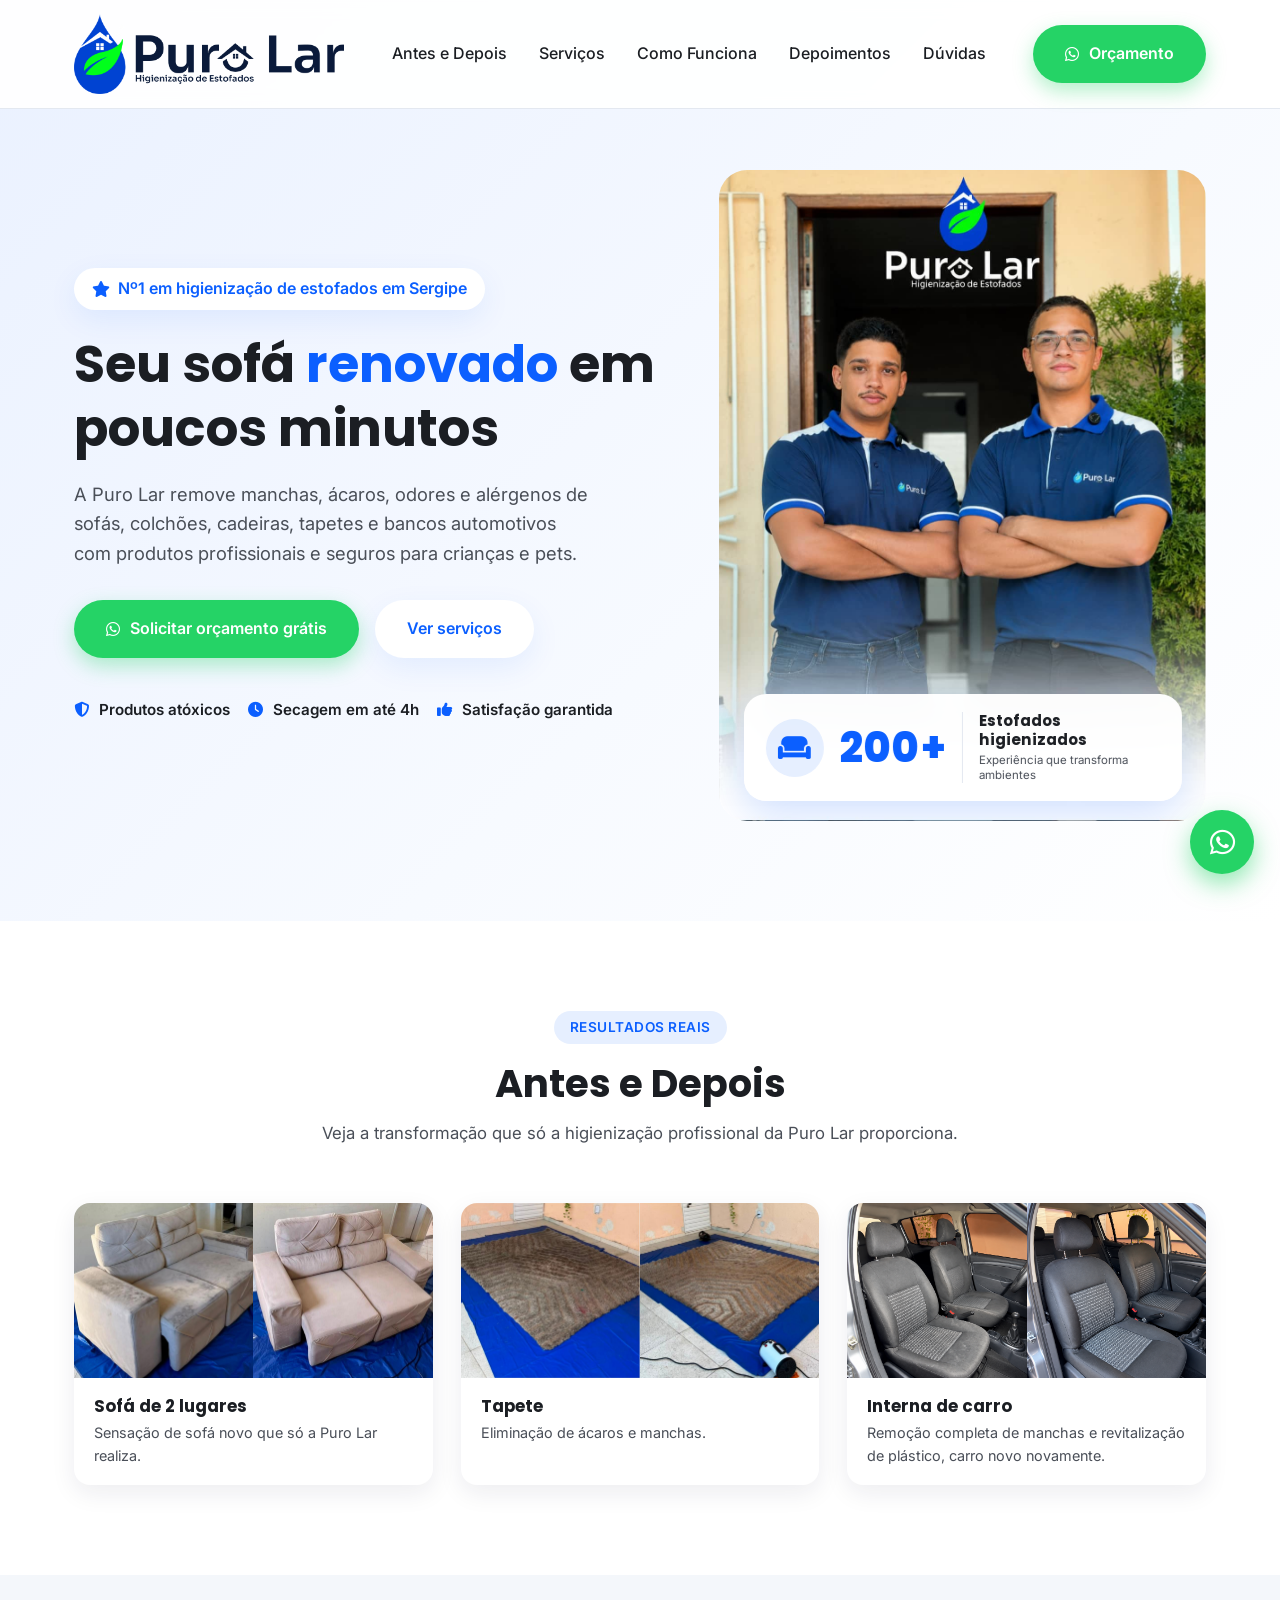
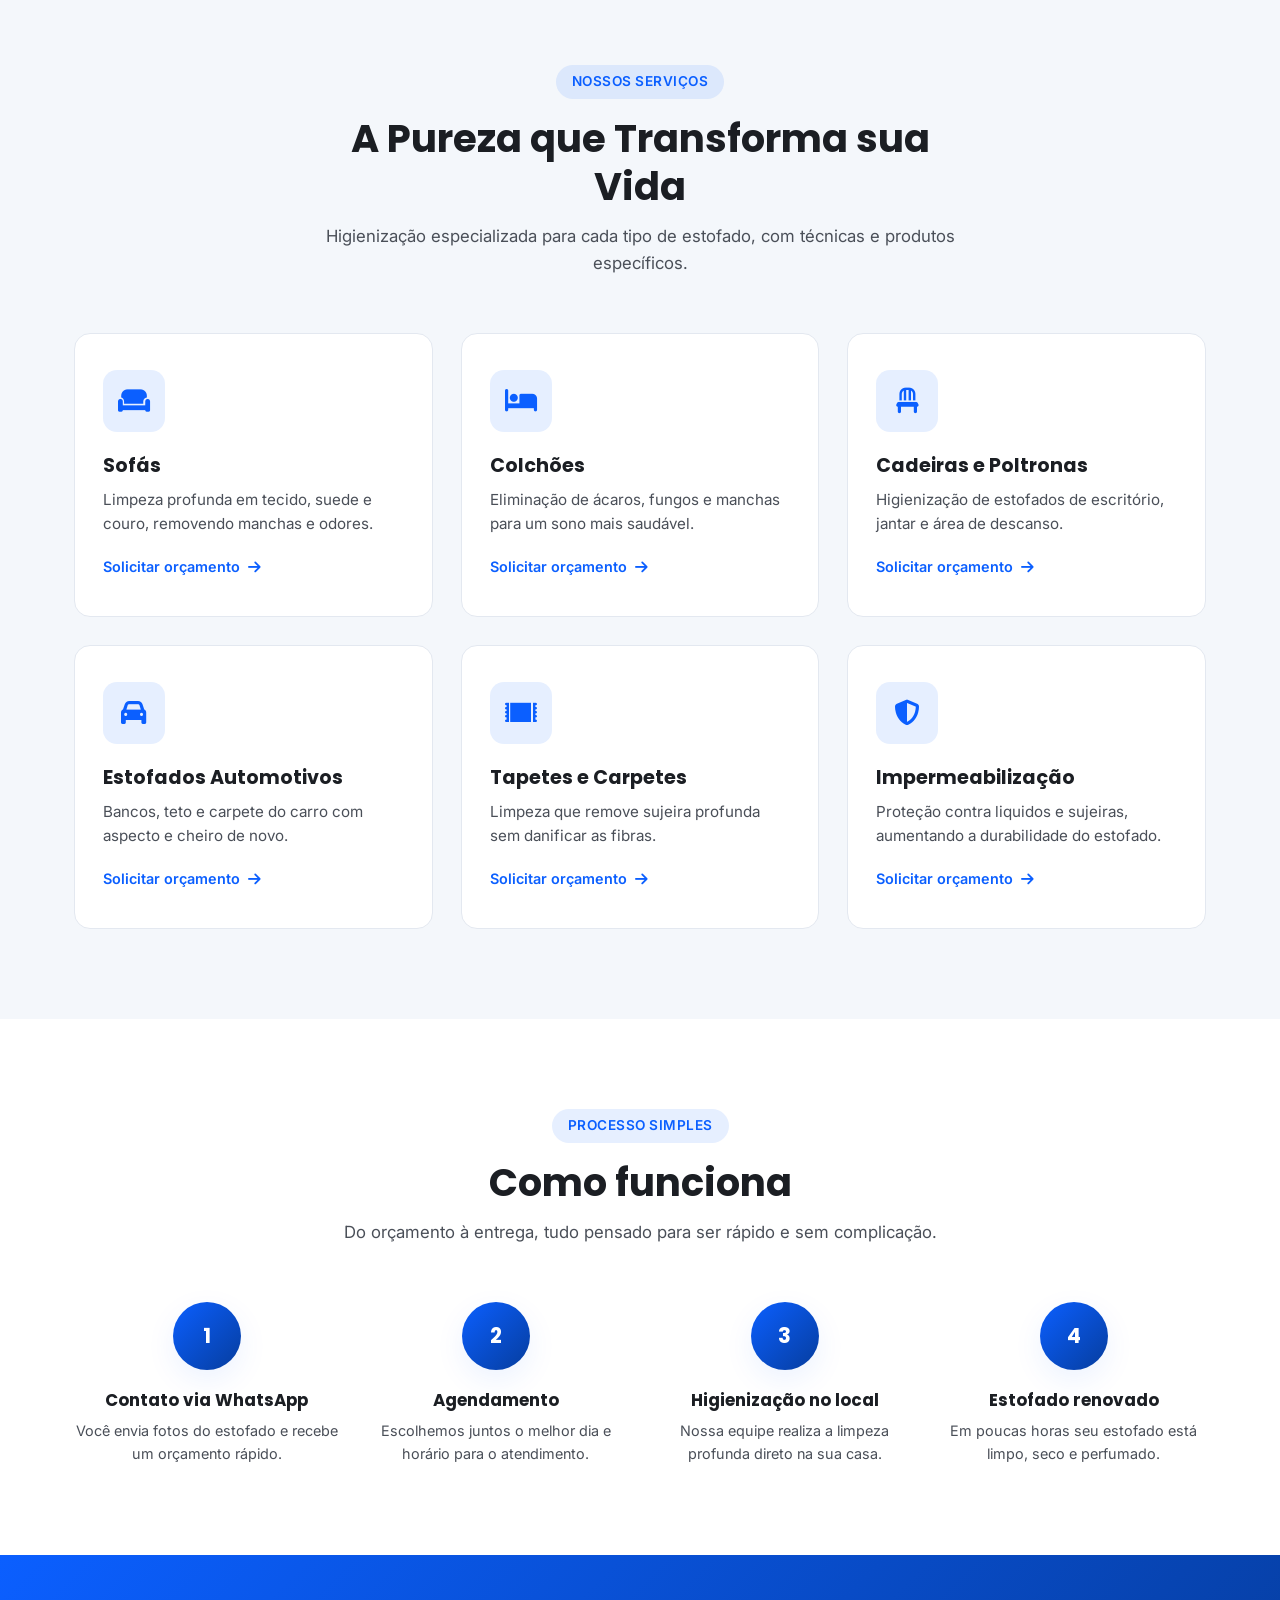
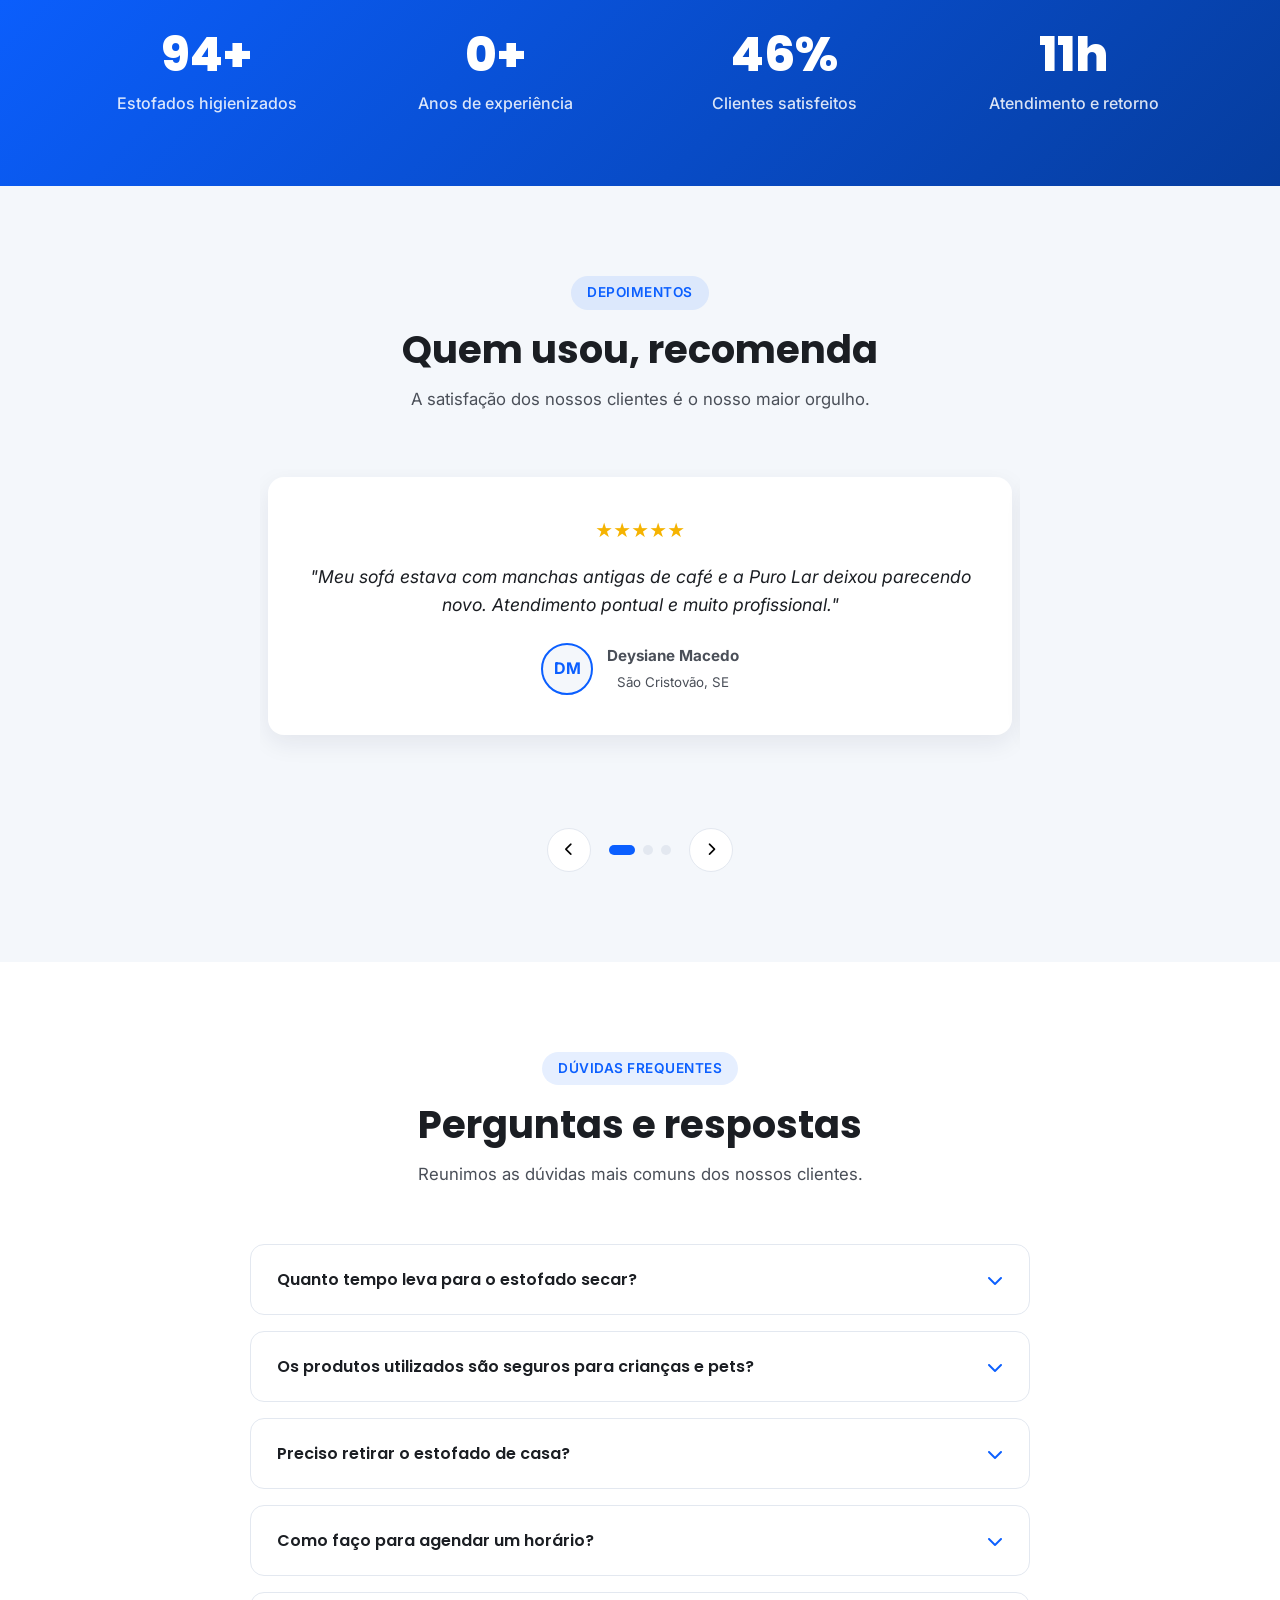
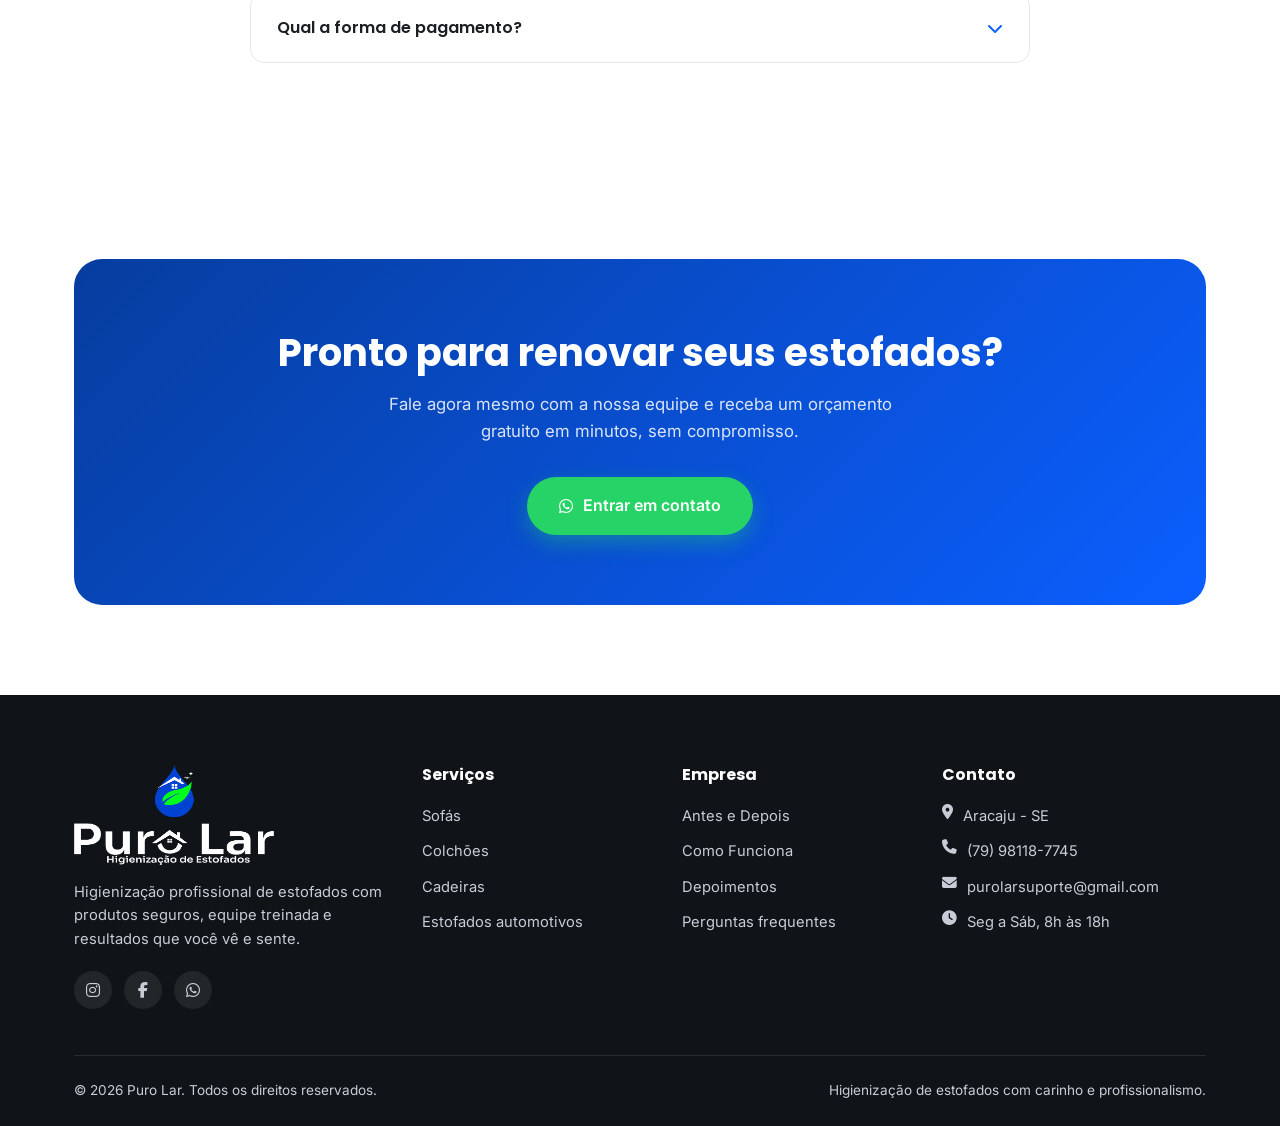
==== index.html @ e7528643 "atualizando metadados" ====
<!DOCTYPE html>
<html lang="pt-BR">
<head>
  <meta charset="UTF-8">
  <meta name="viewport" content="width=device-width, initial-scale=1.0">
  <title>Puro Lar | Higienização de Estofados</title>
  <meta name="description" content="Puro Lar - Higienização profissional de sofás, colchões, cadeiras e estofados automotivos. Solicite um orçamento pelo WhatsApp!">

<!--META DADOS-->
<meta property="og:image:width" content="1200">
<meta property="og:image:height" content="630">

<meta property="og:title" content="Puro Lar | Higienização de Estofados">
<meta property="og:description" content="Higienização profissional de estofados em Aracaju e região. Peça seu orçamento!">
<meta property="og:image" content="imagens/favicon">
<meta property="og:url" content="https://purolarhigienizacao.com.br/">
<meta property="og:type" content="website">

<meta name="twitter:card" content="summary_large_image">
<meta name="twitter:title" content="Puro Lar | Higienização de Estofados">
<meta name="twitter:description"
      content="Higienização profissional de estofados em Aracaju e região. Peça seu orçamento!">
<meta name="twitter:image"
      content="images/VETOR - MARCA AZUL">

  <!--ÍCONE QUE APARECE NA ABA DO NAVEDOR-->
  <link rel="icon" type="image/png" href="imagens/favicon.png">

  <!-- ============================================================
       GOOGLE FONTS
       Fonte usada em todo o site. Basta trocar o link para mudar a
       tipografia inteira do projeto.
  ============================================================= -->
  <link rel="preconnect" href="https://fonts.googleapis.com">
  <link href="https://fonts.googleapis.com/css2?family=Poppins:wght@400;500;600;700;800&family=Inter:wght@400;500;600&display=swap" rel="stylesheet">

  <!-- ============================================================
       ÍCONES (Font Awesome) - usados no WhatsApp, FAQ, cards, etc.
  ============================================================= -->
  <link rel="stylesheet" href="https://cdnjs.cloudflare.com/ajax/libs/font-awesome/6.5.1/css/all.min.css">

  <style>
    /* =============================================================
       1. VARIÁVEIS GLOBAIS (CSS Custom Properties)
       -------------------------------------------------------------
       Todas as cores, fontes e sombras do site ficam centralizadas
       aqui. Para trocar a identidade visual da Puro Lar, basta mudar
       os valores abaixo — o resto do CSS se ajusta sozinho.
    ============================================================= */

    :root {
      --azul-principal: #0B5FFF;      /* Cor principal da marca */
      --azul-escuro: #063D9E;         /* Usada em hovers/gradientes */
      --verde-whatsapp: #25D366;      /* Cor oficial do WhatsApp */
      --verde-escuro: #128C7E;
      --cinza-texto: #4A4F58;         /* Texto padrão */
      --cinza-claro: #F4F7FB;         /* Fundos alternados de seção */
      --branco: #FFFFFF;
      --preto-suave: #1B1E23;         /* Títulos */
      --borda: #E3E8F0;

      --fonte-titulo: 'Poppins', sans-serif;
      --fonte-texto: 'Inter', sans-serif;

      --sombra-suave: 0 10px 30px rgba(11, 95, 255, 0.08);
      --sombra-card: 0 8px 24px rgba(20, 30, 60, 0.08);
      --raio-padrao: 16px;

      --largura-max: 1180px;
      --transicao: all 0.35s ease;
    }

    /* Reset básico */
    * { margin: 0; padding: 0; box-sizing: border-box; }

    html { scroll-behavior: smooth; } /* rolagem suave ao clicar em âncoras (menu) */

    body {
      font-family: var(--fonte-texto);
      color: var(--cinza-texto);
      line-height: 1.6;
      background: var(--branco);
      overflow-x: hidden;
    }

    h1, h2, h3, h4 {
      font-family: var(--fonte-titulo);
      color: var(--preto-suave);
      line-height: 1.25;
    }

    img { max-width: 100%; display: block; }

    a { text-decoration: none; color: inherit; }

    ul { list-style: none; }

    .container {
      width: 100%;
      max-width: var(--largura-max);
      margin: 0 auto;
      padding: 0 24px;
    }

    /* Espaçamento padrão entre seções */
    section { padding: 90px 0; position: relative; }
    .bg-clara { background: var(--cinza-claro); }

    /* Título de seção reutilizável em todo o site */
    .titulo-secao {
      text-align: center;
      max-width: 640px;
      margin: 0 auto 56px auto;
    }
    .titulo-secao span.tag {
      display: inline-block;
      background: rgba(11, 95, 255, 0.1);
      color: var(--azul-principal);
      font-weight: 600;
      font-size: 0.85rem;
      letter-spacing: 0.5px;
      text-transform: uppercase;
      padding: 6px 16px;
      border-radius: 30px;
      margin-bottom: 16px;
    }
    .titulo-secao h2 { font-size: clamp(1.8rem, 3vw, 2.4rem); margin-bottom: 12px; }
    .titulo-secao p { color: var(--cinza-texto); font-size: 1.05rem; }

    /* Botões reutilizáveis */
    .btn {
      display: inline-flex;
      align-items: center;
      gap: 10px;
      padding: 16px 32px;
      border-radius: 50px;
      font-weight: 600;
      font-size: 1rem;
      cursor: pointer;
      border: none;
      transition: var(--transicao);
    }
    .btn-primario {
      background: var(--azul-principal);
      color: var(--branco);
      box-shadow: 0 8px 20px rgba(11, 95, 255, 0.35);
    }
    .btn-primario:hover { background: var(--azul-escuro); transform: translateY(-3px); }
    .btn-whatsapp {
      background: var(--verde-whatsapp);
      color: var(--branco);
      box-shadow: 0 8px 20px rgba(37, 211, 102, 0.35);
    }
    .btn-whatsapp:hover { background: var(--verde-escuro); transform: translateY(-3px); }
    .btn-outline {
      background: transparent;
      border: 2px solid var(--branco);
      color: var(--branco);
    }
    .btn-outline:hover { background: var(--branco); color: var(--azul-principal); }

    /* =============================================================
       2. CABEÇALHO / NAVEGAÇÃO
    ============================================================= */
    header {
      position: fixed;
      top: 0; left: 0; right: 0;
      z-index: 1000;
      background: rgba(255,255,255,0.92);
      backdrop-filter: blur(8px);
      border-bottom: 1px solid var(--borda);
      transition: var(--transicao);
    }
    .header-conteudo {
      display: flex;
      align-items: center;
      justify-content: space-between;
      padding: 14px 24px;
      max-width: var(--largura-max);
      margin: 0 auto;
    }

    /* Espaço reservado para a LOGO da Puro Lar.
       Substitua o conteúdo do <div class="logo"> pela tag <img src="sua-logo.png">
       mantendo a classe "logo" para preservar o tamanho/alinhamento. */
    .logo { display: flex; align-items: center; gap: 10px; font-family: var(--fonte-titulo); }
    .logo-icone {
      width: 44px; height: 44px;
      background: linear-gradient(135deg, var(--azul-principal), var(--azul-escuro));
      border-radius: 12px;
      display: flex; align-items: center; justify-content: center;
      color: var(--branco); font-size: 1.3rem;
    }
    .logo-texto { font-weight: 800; font-size: 1.3rem; color: var(--preto-suave); }
    .logo-texto span { color: var(--azul-principal); }

    nav ul { display: flex; gap: 32px; }
    nav a { font-weight: 500; color: var(--preto-suave); transition: var(--transicao); }
    nav a:hover { color: var(--azul-principal); }

    .header-cta { display: flex; align-items: center; gap: 18px; }
    .btn-menu-mobile { display: none; font-size: 1.5rem; background: none; border: none; cursor: pointer; }

    /* =============================================================
       3. HERO / BANNER PRINCIPAL
    ============================================================= */
    .hero {
      padding: 170px 0 100px 0;
      background: linear-gradient(135deg, #EAF1FF 0%, #F7FAFF 60%, #FFFFFF 100%);
      position: relative;
      overflow: hidden;
    }
    .hero-grid {
      display: grid;
      grid-template-columns: 1.1fr 0.9fr;
      gap: 50px;
      align-items: center;
    }
    .hero-texto span.tag {
      display: inline-flex; align-items: center; gap: 8px;
      background: var(--branco);
      padding: 8px 18px;
      border-radius: 30px;
      font-weight: 600;
      font-size: 1rem;
      color: var(--azul-principal);
      box-shadow: var(--sombra-suave);
      margin-bottom: 22px;
    }
    .hero-texto h1 {
      font-size: clamp(2.2rem, 4vw, 3.4rem);
      margin-bottom: 20px;
    }
    .hero-texto h1 em { color: var(--azul-principal); font-style: normal; }
    .hero-texto p { font-size: 1.15rem; max-width: 520px; margin-bottom: 32px; }
    .hero-botoes { display: flex; gap: 16px; flex-wrap: wrap; }

    .hero-selos { display: flex; gap: 18px; margin-top: 40px; flex-wrap: wrap; }
    .hero-selo { display: flex; align-items: center; gap: 10px; font-weight: 600; color: var(--preto-suave); font-size: 0.95rem; }
    .hero-selo i { color: var(--azul-principal); }

    /* Espaço reservado para IMAGEM/FOTO do hero.
       Troque o placeholder abaixo por: <img src="foto-hero.jpg" alt="Sofá higienizado"> */
    .hero-imagem {
      position: relative;
      
          overflow: hidden;
          border-radius: 28px;
      }

.hero-imagem img {
    width: 100%;
    display: block;
      }
      
    .hero-imagem .placeholder-img {
      width: 100%;
      aspect-ratio: 4/3.2;
      border-radius: 24px;
      background: repeating-linear-gradient(45deg, #DCE7FF, #DCE7FF 12px, #EAF1FF 12px, #EAF1FF 24px);
      display: flex; align-items: center; justify-content: center;
      flex-direction: column;
      gap: 10px;
      color: var(--azul-principal);
      font-weight: 600;
      box-shadow: var(--sombra-card);
      border: 2px dashed var(--azul-principal);
    }
    .hero-imagem .placeholder-img i { font-size: 2.6rem; }
   .card-flutuante {
  position: absolute;
  bottom: 20px;
  left: 50%;
  transform: translateX(-50%);

  width: 90%;
  max-width: 520px;

  background: rgba(255, 255, 255, 0.96);

  padding: 18px 22px;

  border-radius: 22px;

  display: flex;
  align-items: center;
  gap: 16px;

  box-shadow: 0 15px 40px rgba(11, 95, 255, 0.18);

  backdrop-filter: blur(10px);
}


/* Ícone */

.contador-icone {
  width: 58px;
  height: 58px;

  flex-shrink: 0;

  display: flex;
  align-items: center;
  justify-content: center;

  border-radius: 50%;

  background: rgba(11, 95, 255, 0.10);
}

.contador-icone i {
  font-size: 26px;
  color: var(--azul-principal);
}


/* Número */

.contador-valor {
  display: flex;
  align-items: center;

  font-family: var(--fonte-titulo);

  font-size: 2.6rem;
  font-weight: 800;

  color: var(--azul-principal);

  line-height: 1;
}

.contador-mais {
  margin-left: 2px;
}


/* Texto */

.contador-info {
  display: flex;
  flex-direction: column;

  border-left: 1px solid var(--borda);
  padding-left: 16px;
}

.contador-info strong {
  font-family: var(--fonte-titulo);
  font-size: 0.95rem;

  color: var(--preto-suave);

  line-height: 1.2;
}

.contador-info small {
  margin-top: 4px;

  font-size: 0.72rem;

  color: var(--cinza-texto);

  line-height: 1.3;
}

    /* =============================================================
       4. BOTÃO FLUTUANTE DO WHATSAPP
       Fica fixo na tela inteira, em todas as seções.
    ============================================================= */
    .whatsapp-flutuante {
      position: fixed;
      bottom: 26px;
      right: 26px;
      z-index: 999;
      width: 64px; height: 64px;
      background: var(--verde-whatsapp);
      border-radius: 50%;
      display: flex; align-items: center; justify-content: center;
      color: var(--branco);
      font-size: 1.8rem;
      box-shadow: 0 10px 25px rgba(37, 211, 102, 0.5);
      animation: pulsar 2.4s infinite;
    }
    .whatsapp-flutuante:hover { transform: scale(1.08); }
    @keyframes pulsar {
      0%   { box-shadow: 0 0 0 0 rgba(37, 211, 102, 0.55); }
      70%  { box-shadow: 0 0 0 18px rgba(37, 211, 102, 0); }
      100% { box-shadow: 0 0 0 0 rgba(37, 211, 102, 0); }
    }

    /* =============================================================
       5. ANTES E DEPOIS
    ============================================================= */
    .antes-depois-grid {
      display: grid;
      grid-template-columns: repeat(3, 1fr);
      gap: 28px;
    }
    .comparativo {
      background: var(--branco);
      border-radius: var(--raio-padrao);
      overflow: hidden;
      box-shadow: var(--sombra-card);
    }
    .comparativo-imgs { display: grid; grid-template-columns: 1fr 1fr; }
    /* Espaços reservados para as fotos de ANTES e DEPOIS.
       Substitua cada .placeholder-antes-depois por <img src="antes-X.jpg"> etc. */
    .placeholder-antes-depois {
      aspect-ratio: 1/1;
      display: flex; flex-direction: column; align-items: center; justify-content: center;
      gap: 6px;
      font-weight: 600;
      font-size: 0.85rem;
    }
    .placeholder-antes { background: #FCE9E9; color: #C0392B; }
    .placeholder-depois { background: #E8F8EE; color: #1E8449; }
    .comparativo-legenda { padding: 18px 20px; }
    .comparativo-legenda h4 { font-size: 1.05rem; margin-bottom: 4px; }
    .comparativo-legenda p { font-size: 0.9rem; }

    /* =============================================================
       6. CARDS DE SERVIÇOS
    ============================================================= */
    .servicos-grid {
      display: grid;
      grid-template-columns: repeat(3, 1fr);
      gap: 28px;
    }
    .servico-card {
      background: var(--branco);
      border: 1px solid var(--borda);
      border-radius: var(--raio-padrao);
      padding: 36px 28px;
      transition: var(--transicao);
    }
    .servico-card:hover {
      transform: translateY(-8px);
      box-shadow: var(--sombra-card);
      border-color: transparent;
    }
    .servico-icone {
      width: 62px; height: 62px;
      border-radius: 14px;
      background: rgba(11, 95, 255, 0.1);
      color: var(--azul-principal);
      display: flex; align-items: center; justify-content: center;
      font-size: 1.6rem;
      margin-bottom: 22px;
    }
    .servico-card h3 { font-size: 1.2rem; margin-bottom: 10px; }
    .servico-card p { font-size: 0.95rem; margin-bottom: 18px; }
    .servico-card a { color: var(--azul-principal); font-weight: 600; font-size: 0.9rem; }
    .servico-card a i { margin-left: 4px; transition: var(--transicao); }
    .servico-card a:hover i { margin-left: 8px; }

    /* =============================================================
       7. COMO FUNCIONA
    ============================================================= */
    .passos-grid {
      display: grid;
      grid-template-columns: repeat(4, 1fr);
      gap: 24px;
      position: relative;
    }
    .passo { text-align: center; position: relative; }
    .passo-numero {
      width: 68px; height: 68px;
      margin: 0 auto 20px auto;
      border-radius: 50%;
      background: linear-gradient(135deg, var(--azul-principal), var(--azul-escuro));
      color: var(--branco);
      display: flex; align-items: center; justify-content: center;
      font-family: var(--fonte-titulo);
      font-weight: 700;
      font-size: 1.3rem;
      box-shadow: var(--sombra-suave);
    }
    .passo h3 { font-size: 1.05rem; margin-bottom: 8px; }
    .passo p { font-size: 0.9rem; }

    
/* Ajustes das etapas para celulares */
@media (max-width: 600px) {
  .passos-grid {
    grid-template-columns: repeat(2, minmax(0, 1fr));
    column-gap: 16px;
    row-gap: 32px;
    align-items: stretch;
  }

  .passo {
    min-width: 0;
    text-align: center;
  }

  .passo h3 {
    min-height: 2.6em;
    display: flex;
    align-items: center;
    justify-content: center;
  }

  .passo p {
    margin-top: 0;
  }
}


    /* =============================================================
       8. ESTATÍSTICAS ANIMADAS
    ============================================================= */
    .stats-secao {
      background: linear-gradient(135deg, var(--azul-principal), var(--azul-escuro));
      padding: 70px 0;
    }
    .stats-grid {
      display: grid;
      grid-template-columns: repeat(4, 1fr);
      gap: 24px;
      text-align: center;
    }
    .stat-item h3 {
      font-size: clamp(2.2rem, 4vw, 3rem);
      color: var(--branco);
      font-family: var(--fonte-titulo);
      font-weight: 800;
    }
    .stat-item p { color: rgba(255,255,255,0.85); font-weight: 500; margin-top: 6px; }

    /* =============================================================
       9. DEPOIMENTOS (CARROSSEL)
    ============================================================= */
    .carrossel-wrapper { position: relative; max-width: 760px; margin: 0 auto; }
    .carrossel-track { overflow: hidden; }
    .carrossel-slides {
      display: flex;
      transition: transform 0.5s ease;
    }
    .depoimento-slide { min-width: 100%; padding: 8px; }
    .depoimento-card {
      background: var(--branco);
      border-radius: var(--raio-padrao);
      box-shadow: var(--sombra-card);
      padding: 40px;
      text-align: center;
    }
    .depoimento-estrelas { color: #F5B301; margin-bottom: 18px; font-size: 1.1rem; }
    .depoimento-texto { font-size: 1.1rem; font-style: italic; color: var(--preto-suave); margin-bottom: 24px; }
    .depoimento-autor { display: flex; align-items: center; justify-content: center; gap: 14px; }
    /* Espaço reservado para a FOTO do cliente */
    .avatar-placeholder {
      width: 52px; height: 52px;
      border-radius: 50%;
      background: var(--cinza-claro);
      display: flex; align-items: center; justify-content: center;
      color: var(--azul-principal);
      font-weight: 700;
      border: 2px solid var(--azul-principal);
    }
    .depoimento-autor strong { display: block; font-size: 0.95rem; }
    .depoimento-autor small { color: var(--cinza-texto); }

    .carrossel-controles {
      display: flex; align-items: center; justify-content: center;
      gap: 18px;
      margin-top: 28px;
    }
    .carrossel-seta {
      width: 44px; height: 44px;
      border-radius: 50%;
      border: 1px solid var(--borda);
      background: var(--branco);
      cursor: pointer;
      display: flex; align-items: center; justify-content: center;
      transition: var(--transicao);
    }
    .carrossel-seta:hover { background: var(--azul-principal); color: var(--branco); border-color: var(--azul-principal); }
    .carrossel-pontos { display: flex; gap: 8px; }
    .ponto {
      width: 10px; height: 10px;
      border-radius: 50%;
      background: var(--borda);
      cursor: pointer;
      transition: var(--transicao);
    }
    .ponto.ativo { background: var(--azul-principal); width: 26px; border-radius: 6px; }

    /* =============================================================
       10. FAQ (ACORDEÃO)
    ============================================================= */
    .faq-lista { max-width: 780px; margin: 0 auto; }
    .faq-item {
      background: var(--branco);
      border: 1px solid var(--borda);
      border-radius: 14px;
      margin-bottom: 16px;
      overflow: hidden;
    }
    .faq-pergunta {
      width: 100%;
      display: flex; align-items: center; justify-content: space-between;
      padding: 22px 26px;
      background: none; border: none;
      text-align: left;
      font-family: var(--fonte-titulo);
      font-weight: 600;
      font-size: 1rem;
      color: var(--preto-suave);
      cursor: pointer;
    }
    .faq-pergunta i { transition: transform 0.3s ease; color: var(--azul-principal); }
    .faq-item.ativo .faq-pergunta i { transform: rotate(180deg); }
    .faq-resposta {
      max-height: 0;
      overflow: hidden;
      transition: max-height 0.35s ease;
    }
    .faq-resposta-conteudo { padding: 0 26px 22px 26px; font-size: 0.95rem; }

    /* =============================================================
       11. CTA FINAL
    ============================================================= */
    .cta-final {
      background: linear-gradient(135deg, var(--azul-escuro), var(--azul-principal));
      border-radius: 28px;
      max-width: var(--largura-max);
      margin: 0 auto;
      padding: 70px 40px;
      text-align: center;
    }
    .cta-final h2 { color: var(--branco); font-size: clamp(1.8rem, 3vw, 2.4rem); margin-bottom: 14px; }
    .cta-final p { color: rgba(255,255,255,0.85); max-width: 560px; margin: 0 auto 32px auto; font-size: 1.05rem; }
    .cta-botoes { display: flex; gap: 16px; justify-content: center; flex-wrap: wrap; }

    /* =============================================================
       12. RODAPÉ
    ============================================================= */
    footer { background: #101317; color: #C7CCD6; padding: 70px 0 24px 0; }
    .footer-grid {
      display: grid;
      grid-template-columns: 1.4fr 1fr 1fr 1.2fr;
      gap: 40px;
      padding-bottom: 46px;
      border-bottom: 1px solid rgba(255,255,255,0.1);
    }
    .footer-col h4 { color: var(--branco); font-size: 1rem; margin-bottom: 20px; }
    .footer-col ul li { margin-bottom: 12px; font-size: 0.92rem; }
    .footer-col ul li a:hover { color: var(--branco); }
    .footer-logo { display: flex; align-items: center; gap: 10px; margin-bottom: 16px; }
    .footer-col p.descricao { font-size: 0.92rem; margin-bottom: 20px; max-width: 320px; }
    .footer-redes { display: flex; gap: 12px; }
    .footer-redes a {
      width: 38px; height: 38px;
      border-radius: 50%;
      background: rgba(255,255,255,0.08);
      display: flex; align-items: center; justify-content: center;
      transition: var(--transicao);
    }
    .footer-redes a:hover { background: var(--azul-principal); }
    .footer-contato li { display: flex; align-items: flex-start; gap: 10px; }
    .footer-baixo {
      display: flex; justify-content: space-between; align-items: center;
      flex-wrap: wrap; gap: 12px;
      padding-top: 24px;
      font-size: 0.85rem;
    }

    /* =============================================================
       13. ANIMAÇÕES AO ROLAR A PÁGINA (scroll reveal)
       A classe .oculto-scroll começa invisível/deslocada; o JavaScript
       adiciona ".mostrar-scroll" quando o elemento entra na tela.
    ============================================================= */
    .oculto-scroll {
      opacity: 0;
      transform: translateY(40px);
      transition: opacity 0.8s ease, transform 0.8s ease;
    }
    .oculto-scroll.mostrar-scroll {
      opacity: 1;
      transform: translateY(0);
    }

    /* =============================================================
       14. RESPONSIVIDADE
    ============================================================= */
    @media (max-width: 992px) {
      .hero-grid { grid-template-columns: 1fr; }
      .hero-imagem { order: -1; }
      .antes-depois-grid { grid-template-columns: repeat(2, 1fr); }
      .servicos-grid { grid-template-columns: repeat(2, 1fr); }
      .passos-grid { grid-template-columns: repeat(2, 1fr); gap: 40px 24px; }
      .stats-grid { grid-template-columns: repeat(2, 1fr); gap: 40px 20px; }
      .footer-grid { grid-template-columns: 1fr 1fr; }
    }

    @media (max-width: 768px) {

    nav, .header-cta .btn {
        display: none;
    }

    .btn-menu-mobile {
        display: block;
    }

    section {
        padding: 60px 0;
    }

    .antes-depois-grid {
        grid-template-columns: 1fr;
    }

    .servicos-grid {
        grid-template-columns: 1fr;
    }


    /* ===== CARD 200+ NO CELULAR ===== */

    .card-flutuante {
        left: 50%;
        right: auto;
        transform: translateX(-50%);
        bottom: 18px;

        width: 82%;
        max-width: 340px;

        padding: 12px 14px;
        gap: 10px;

        border-radius: 18px;
    }

    .contador-icone {
        width: 44px;
        height: 44px;
    }

    .contador-icone i {
        font-size: 20px;
    }

    .contador-valor {
        font-size: 1.8rem;
        flex-shrink: 0;
    }

    .contador-info {
        padding-left: 10px;
        min-width: 0;
    }

    .contador-info strong {
        font-size: 0.72rem;
    }

    .contador-info small {
        font-size: 0.60rem;
    }


    .cta-final {
        padding: 50px 22px;
        border-radius: 18px;
    }

    .whatsapp-flutuante {
        width: 56px;
        height: 56px;
        font-size: 1.5rem;
        bottom: 18px;
        right: 18px;
    }
  }

    @media (max-width: 560px) {
      .footer-grid { grid-template-columns: 1fr; }
      .footer-baixo { flex-direction: column; text-align: center; }
    }
  </style>
</head>
<body>

  <!-- =================================================================
       CABEÇALHO / NAVEGAÇÃO
       Espaço reservado para a LOGO dentro de .logo
  ================================================================== -->
  <header>
    <div class="header-conteudo">
      <div class="logo">
        <!-- Substitua o div abaixo por <img src="logo-puro-lar.png" alt="Puro Lar" style="width:44px;height:44px;"> -->
        <img src="imagens/LOGO.PURO.LAR.png" alt="Puro Lar" style="width: 270px;height: 80px;">
      </div>

      <nav>
        <ul>
         
          <li><a href="#antes-depois">Antes e Depois</a></li>
           <li><a href="#servicos">Serviços</a></li>
          <li><a href="#como-funciona">Como Funciona</a></li>
          <li><a href="#depoimentos">Depoimentos</a></li>
          <li><a href="#faq">Dúvidas</a></li>
        </ul>
      </nav>

      <div class="header-cta">
        <a href="https://wa.me/5579981187745" target="_blank" class="btn btn-whatsapp">
          <i class="fa-brands fa-whatsapp"></i> Orçamento
        </a>
        <button class="btn-menu-mobile" id="btnMenuMobile" aria-label="Abrir menu">
          <i class="fa-solid fa-bars"></i>
        </button>
      </div>
    </div>
  </header>

  <!-- =================================================================
       HERO / BANNER PRINCIPAL
  ================================================================== -->

  <section class="hero">
    <div class="container hero-grid">
      <div class="hero-texto">
        <span class="tag"><i class="fa-solid fa-star"></i> Nº1 em higienização de estofados em Sergipe</span>
        <h1>Seu sofá <em>renovado</em> em poucos minutos</h1>
        <p>A Puro Lar remove manchas, ácaros, odores e alérgenos de sofás, colchões, cadeiras, tapetes e bancos automotivos com produtos profissionais e seguros para crianças e pets.</p>
        <div class="hero-botoes">
          <a href="https://wa.me/5579981187745" target="_blank" class="btn btn-whatsapp">
            <i class="fa-brands fa-whatsapp"></i> Solicitar orçamento grátis
          </a>
          <a href="#servicos" class="btn" style="background:var(--branco); color:var(--azul-principal); box-shadow:var(--sombra-suave);">
            Ver serviços
          </a>
        </div>
        <div class="hero-selos">
          <div class="hero-selo"><i class="fa-solid fa-shield-halved"></i> Produtos atóxicos</div>
          <div class="hero-selo"><i class="fa-solid fa-clock"></i> Secagem em até 4h</div>
          <div class="hero-selo"><i class="fa-solid fa-thumbs-up"></i> Satisfação garantida</div>
        </div>
      </div>

      <!-- Espaço reservado para a FOTO PRINCIPAL do banner -->
      <div class="hero-imagem">

  <img src="imagens/foto_capahero_final.jpg" alt="Equipe Puro Lar">

  <div class="card-flutuante">

    <div class="contador-icone">
      <i class="fa-solid fa-couch"></i>
    </div>

    <div class="contador-valor">
      <span class="numero-contador" data-alvo="200">0</span>
      <span class="contador-mais">+</span>
    </div>

    <div class="contador-info">
      <strong>Estofados higienizados</strong>
      <small>Experiência que transforma ambientes</small>
  </div>

</div>
        </div>
      </div>
    </div>
  </section>

  <!-- =================================================================
       BOTÃO FLUTUANTE DO WHATSAPP (fixo em todas as páginas)
  ================================================================== -->
  <a href="https://wa.me/5579981187745" target="_blank" class="whatsapp-flutuante" aria-label="Falar no WhatsApp">
    <i class="fa-brands fa-whatsapp"></i>
  </a>

  <!-- =================================================================
       SEÇÃO ANTES E DEPOIS
  ================================================================== -->
  <section id="antes-depois">
    <div class="container">
      <div class="titulo-secao oculto-scroll">
        <span class="tag">Resultados reais</span>
        <h2>Antes e Depois</h2>
        <p>Veja a transformação que só a higienização profissional da Puro Lar proporciona.</p>
      </div>

      <div class="antes-depois-grid">
        <!-- Cada bloco .comparativo é um card de antes/depois. Duplique para adicionar mais. -->
        <div class="comparativo oculto-scroll">
          <div class="comparativo-imgs">
            <!-- Troque por <img src="sofa-antes.jpg"> -->
            <img src="imagens/sofá.dois.lugares(antes).jpeg" alt="sofa-antes">
            <img src="imagens/sofá.dois.lugares(depois).jpeg" alt="sofa-depois">
          </div>
          <div class="comparativo-legenda">
            <h4>Sofá de 2 lugares</h4>
            <p>Sensação de sofá novo que só a Puro Lar realiza.</p>
          </div>
        </div>

        <div class="comparativo oculto-scroll">
          <div class="comparativo-imgs">
            <img src="imagens/tapete.antes(01).jpeg" alt="tapete-antes">
            <img src="imagens/tapete.depois(01).jpeg" alt="tapete-depois">
          </div>
          <div class="comparativo-legenda">
            <h4>Tapete</h4>
            <p>Eliminação de ácaros e manchas.</p>
          </div>
        </div>

        <div class="comparativo oculto-scroll">
          <div class="comparativo-imgs">
           <img src="imagens/banco_carro_antes.png" alt="sofa_4lugares_antes">
           <img src="imagens/banco_carro_depois.png" alt="sofa_4lugares_depois">
          </div>
          <div class="comparativo-legenda">
            <h4>Interna de carro</h4>
            <p>Remoção completa de manchas e revitalização de plástico, carro novo novamente.</p>
          </div>
        </div>
      </div>
    </div>
  </section>

  <!-- =================================================================
       CARDS DE SERVIÇOS
  ================================================================== -->
  <section id="servicos" class="bg-clara">
    <div class="container">
      <div class="titulo-secao oculto-scroll">
        <span class="tag">Nossos serviços</span>
        <h2>A Pureza que Transforma sua Vida</h2>
        <p>Higienização especializada para cada tipo de estofado, com técnicas e produtos específicos.</p>
      </div>

      <div class="servicos-grid">
        <div class="servico-card oculto-scroll">
          <div class="servico-icone"><i class="fa-solid fa-couch"></i></div>
          <h3>Sofás</h3>
          <p>Limpeza profunda em tecido, suede e couro, removendo manchas e odores.</p>
          <a href="#" onclick="abrirWhats('sofa')">
           Solicitar orçamento
            <i class="fa-solid fa-arrow-right"></i>
        </a>
        </div>

        <div class="servico-card oculto-scroll">
          <div class="servico-icone"><i class="fa-solid fa-bed"></i></div>
          <h3>Colchões</h3>
          <p>Eliminação de ácaros, fungos e manchas para um sono mais saudável.</p>
          <a href="#" onclick="abrirWhats('colchao')">
           Solicitar orçamento
            <i class="fa-solid fa-arrow-right"></i>
        </a>
        </div>

        <div class="servico-card oculto-scroll">
          <div class="servico-icone"><i class="fa-solid fa-chair"></i></div>
          <h3>Cadeiras e Poltronas</h3>
          <p>Higienização de estofados de escritório, jantar e área de descanso.</p>
          <a href="#" onclick="abrirWhats('poltrona')">
           Solicitar orçamento
           <i class="fa-solid fa-arrow-right"></i>
          </a></div>

        <div class="servico-card oculto-scroll">
          <div class="servico-icone"><i class="fa-solid fa-car"></i></div>
          <h3>Estofados Automotivos</h3>
          <p>Bancos, teto e carpete do carro com aspecto e cheiro de novo.</p>
          <a href="#" onclick="abrirWhats('carro')">
          Solicitar orçamento
          <i class="fa-solid fa-arrow-right"></i>
        </a></div>

        <div class="servico-card oculto-scroll">
          <div class="servico-icone"><i class="fa-solid fa-rug"></i></div>
          <h3>Tapetes e Carpetes</h3>
          <p>Limpeza que remove sujeira profunda sem danificar as fibras.</p>
          <a href="#" onclick="abrirWhats('tapete')">
           Solicitar orçamento
            <i class="fa-solid fa-arrow-right"></i>
        </a>
        </div>

        <div class="servico-card oculto-scroll">
          <div class="servico-icone"><i class="fa-solid fa-shield-halved"></i></div>
          <h3>Impermeabilização</h3>
          <p>Proteção contra liquidos e sujeiras, aumentando a durabilidade do estofado.</p>
          <a href="#" onclick="abrirWhats('Impermeabilização')">
           Solicitar orçamento
            <i class="fa-solid fa-arrow-right"></i>
        </a>
        </div>
      </div>
    </div>
  </section>

  <!-- =================================================================
       COMO FUNCIONA
  ================================================================== -->
  <section id="como-funciona">
    <div class="container">
      <div class="titulo-secao oculto-scroll">
        <span class="tag">Processo simples</span>
        <h2>Como funciona</h2>
        <p>Do orçamento à entrega, tudo pensado para ser rápido e sem complicação.</p>
      </div>

      <div class="passos-grid">
        <div class="passo oculto-scroll">
          <div class="passo-numero">1</div>
          <h3>Contato via WhatsApp</h3>
          <p>Você envia fotos do estofado e recebe um orçamento rápido.</p>
        </div>
        <div class="passo oculto-scroll">
          <div class="passo-numero">2</div>
          <h3>Agendamento</h3>
          <p>Escolhemos juntos o melhor dia e horário para o atendimento.</p>
        </div>
        <div class="passo oculto-scroll">
          <div class="passo-numero">3</div>
          <h3>Higienização no local</h3>
          <p>Nossa equipe realiza a limpeza profunda direto na sua casa.</p>
        </div>
        <div class="passo oculto-scroll">
          <div class="passo-numero">4</div>
          <h3>Estofado renovado</h3>
          <p>Em poucas horas seu estofado está limpo, seco e perfumado.</p>
        </div>
      </div>
    </div>
  </section>

  <!-- =================================================================
       ESTATÍSTICAS ANIMADAS
       Os números finais ficam no atributo data-alvo. O JavaScript conta
       de 0 até esse valor quando a seção entra na tela.
  ================================================================== -->
  <section class="stats-secao">
    <div class="container stats-grid">
      <div class="stat-item">
        <h3><span class="numero-contador" data-alvo="200">0</span>+</h3>
        <p>Estofados higienizados</p>
      </div>
      <div class="stat-item">
        <h3><span class="numero-contador" data-alvo="1">0</span>+</h3>
        <p>Anos de experiência</p>
      </div>
      <div class="stat-item">
        <h3><span class="numero-contador" data-alvo="99">0</span>%</h3>
        <p>Clientes satisfeitos</p>
      </div>
      <div class="stat-item">
        <h3><span class="numero-contador" data-alvo="24">0</span>h</h3>
        <p>Atendimento e retorno</p>
      </div>
    </div>
  </section>

  <!-- =================================================================
       DEPOIMENTOS (CARROSSEL)
  ================================================================== -->
  <section id="depoimentos" class="bg-clara">
    <div class="container">
      <div class="titulo-secao oculto-scroll">
        <span class="tag">Depoimentos</span>
        <h2>Quem usou, recomenda</h2>
        <p>A satisfação dos nossos clientes é o nosso maior orgulho.</p>
      </div>

      <div class="carrossel-wrapper oculto-scroll">
        <div class="carrossel-track">
          <div class="carrossel-slides" id="carrosselSlides">
            <div class="depoimento-slide">
              <div class="depoimento-card">
                <div class="depoimento-estrelas">★★★★★</div>
                <p class="depoimento-texto">"Meu sofá estava com manchas antigas de café e a Puro Lar deixou parecendo novo. Atendimento pontual e muito profissional."</p>
                <div class="depoimento-autor">
                  <!-- Substitua por <img src="foto-cliente.jpg"> dentro de .avatar-placeholder -->
                  <div class="avatar-placeholder">DM</div>
                  <div>
                    <strong>Deysiane Macedo</strong>
                    <small>São Cristovão, SE</small>
                  </div>
                </div>
              </div>
            </div>

            <div class="depoimento-slide">
              <div class="depoimento-card">
                <div class="depoimento-estrelas">★★★★★</div>
                <p class="depoimento-texto">"Solicitei o serviço com a finalidade de vender o sofá, mas quando eu vi o resultado final desisti da ideia de vender. Ficou pricamente novo!"</p>
                <div class="depoimento-autor">
                  <div class="avatar-placeholder">KS</div>
                  <div>
                    <strong>Karoline Soares</strong>
                    <small>São Cristovão, SE</small>
                  </div>
                </div>
              </div>
            </div>

            <div class="depoimento-slide">
              <div class="depoimento-card">
                <div class="depoimento-estrelas">★★★★★</div>
                <p class="depoimento-texto">"tenho dois netos e um cachorro que gostam de brincar no tapete, e com isso estava cheio de sujeira, manchas de suco e até um odor cômodo. E os rapazes da Puro Lar conseguiram resolver esse problema, fazendo um excelente trabalho"</p>
                <div class="depoimento-autor">
                  <div class="avatar-placeholder">MA</div>
                  <div>
                    <strong>Marta Azevedo</strong>
                    <small>Aracaju, SE</small>
                  </div>
                </div>
              </div>
            </div>
          </div>
        </div>

        <div class="carrossel-controles">
          <button class="carrossel-seta" id="setaAnterior" aria-label="Depoimento anterior"><i class="fa-solid fa-chevron-left"></i></button>
          <div class="carrossel-pontos" id="carrosselPontos"></div>
          <button class="carrossel-seta" id="setaProxima" aria-label="Próximo depoimento"><i class="fa-solid fa-chevron-right"></i></button>
        </div>
      </div>
    </div>
  </section>

  <!-- =================================================================
       FAQ (ACORDEÃO)
  ================================================================== -->
  <section id="faq">
    <div class="container">
      <div class="titulo-secao oculto-scroll">
        <span class="tag">Dúvidas frequentes</span>
        <h2>Perguntas e respostas</h2>
        <p>Reunimos as dúvidas mais comuns dos nossos clientes.</p>
      </div>

      <div class="faq-lista oculto-scroll">
        <!-- Cada .faq-item é uma pergunta. Duplique o bloco inteiro para adicionar mais. -->
        <div class="faq-item">
          <button class="faq-pergunta">
            Quanto tempo leva para o estofado secar?
            <i class="fa-solid fa-chevron-down"></i>
          </button>
          <div class="faq-resposta">
            <div class="faq-resposta-conteudo">
              O tempo médio de secagem é de 2 a 4 horas, dependendo do tipo de tecido e das condições climáticas do dia.
            </div>
          </div>
        </div>

        <div class="faq-item">
          <button class="faq-pergunta">
            Os produtos utilizados são seguros para crianças e pets?
            <i class="fa-solid fa-chevron-down"></i>
          </button>
          <div class="faq-resposta">
            <div class="faq-resposta-conteudo">
              Sim! Utilizamos produtos atóxicos, biodegradáveis e livres de odores fortes, seguros para toda a família.
            </div>
          </div>
        </div>

        <div class="faq-item">
          <button class="faq-pergunta">
            Preciso retirar o estofado de casa?
            <i class="fa-solid fa-chevron-down"></i>
          </button>
          <div class="faq-resposta">
            <div class="faq-resposta-conteudo">
              Não. Todo o serviço é realizado no local, sem necessidade de transporte ou retirada do móvel.
            </div>
          </div>
        </div>

        <div class="faq-item">
          <button class="faq-pergunta">
            Como faço para agendar um horário?
            <i class="fa-solid fa-chevron-down"></i>
          </button>
          <div class="faq-resposta">
            <div class="faq-resposta-conteudo">
              É simples: clique no botão do WhatsApp, envie fotos do estofado e nossa equipe retorna com o orçamento e as datas disponíveis.
            </div>
          </div>
        </div>

        <div class="faq-item">
          <button class="faq-pergunta">
            Qual a forma de pagamento?
            <i class="fa-solid fa-chevron-down"></i>
          </button>
          <div class="faq-resposta">
            <div class="faq-resposta-conteudo">
              Aceitamos Pix, cartão de crédito/débito e dinheiro. O pagamento é feito após a conclusão do serviço.
            </div>
          </div>
        </div>
      </div>
    </div>
  </section>

  <!-- =================================================================
       CTA FINAL
  ================================================================== -->
  <section>
    <div class="container">
      <div class="cta-final oculto-scroll">
        <h2>Pronto para renovar seus estofados?</h2>
        <p>Fale agora mesmo com a nossa equipe e receba um orçamento gratuito em minutos, sem compromisso.</p>
        <div class="cta-botoes">
          <a href="https://wa.me/5579981187745" target="_blank" class="btn btn-whatsapp">
            <i class="fa-brands fa-whatsapp"></i> Entrar em contato
          </a>
          
        </div>
      </div>
    </div>
  </section>

  <!-- =================================================================
       RODAPÉ
  ================================================================== -->
  <footer>
    <div class="container">
      <div class="footer-grid">
        <div class="footer-col">
          <div class="footer-logo">
           <img src="imagens/LOGO.BR.png" alt="Puro Lar" style="width: 200px;height: 100px;">
          </div>
          <p class="descricao">Higienização profissional de estofados com produtos seguros, equipe treinada e resultados que você vê e sente.</p>
          <div class="footer-redes">
            <a href="https://www.instagram.com/purolar__/" aria-label="Instagram"><i class="fa-brands fa-instagram"></i></a>
            <a href="https://www.facebook.com/profile.php?id=61589668778732" aria-label="Facebook"><i class="fa-brands fa-facebook-f"></i></a>
            <a href="https://wa.me/5579981187745" target="_blank" aria-label="WhatsApp"><i class="fa-brands fa-whatsapp"></i></a>
          </div>
        </div>

        <div class="footer-col">
          <h4>Serviços</h4>
          <ul>
            <li><a href="#servicos">Sofás</a></li>
            <li><a href="#servicos">Colchões</a></li>
            <li><a href="#servicos">Cadeiras</a></li>
            <li><a href="#servicos">Estofados automotivos</a></li>
          </ul>
        </div>

        <div class="footer-col">
          <h4>Empresa</h4>
          <ul>
            <li><a href="#antes-depois">Antes e Depois</a></li>
            <li><a href="#como-funciona">Como Funciona</a></li>
            <li><a href="#depoimentos">Depoimentos</a></li>
            <li><a href="#faq">Perguntas frequentes</a></li>
          </ul>
        </div>

        <div class="footer-col">
          <h4>Contato</h4>
          <ul class="footer-contato">
            <li><i class="fa-solid fa-location-dot"></i> Aracaju - SE</li>
            <li><i class="fa-solid fa-phone"></i> (79) 98118-7745</li>
            <li><i class="fa-solid fa-envelope"></i> purolarsuporte@gmail.com</li>
            <li><i class="fa-solid fa-clock"></i> Seg a Sáb, 8h às 18h</li>
          </ul>
        </div>
      </div>

      <div class="footer-baixo">
        <span>&copy; <span id="anoAtual"></span> Puro Lar. Todos os direitos reservados.</span>
        <span>Higienização de estofados com carinho e profissionalismo.</span>
      </div>
    </div>
  </footer>

  <script>
    /* ===================================================================
       ARQUIVO: script principal da landing page Puro Lar
       Organizado em blocos independentes, cada um comentado, para
       facilitar o estudo e a manutenção do código.
    =================================================================== */

    /* -------------------------------------------------------------
       1. ANO ATUAL NO RODAPÉ
       Preenche automaticamente o ano no texto de copyright, assim
       você nunca precisa atualizar isso manualmente.
    ------------------------------------------------------------- */
    document.getElementById('anoAtual').textContent = new Date().getFullYear();

    /* -------------------------------------------------------------
       2. MENU MOBILE (abre/fecha a navegação em telas pequenas)
       Aqui criamos um menu simples: ao clicar no botão de hambúrguer,
       alternamos a exibição do <nav> (que fica oculto por padrão
       no CSS para telas menores que 768px).
    ------------------------------------------------------------- */
    const btnMenuMobile = document.getElementById('btnMenuMobile');
    const nav = document.querySelector('nav');

    btnMenuMobile.addEventListener('click', () => {
      // Alterna a visibilidade do menu a cada clique
      const aberto = nav.style.display === 'block';
      nav.style.display = aberto ? 'none' : 'block';

      // Quando aberto em mobile, aplicamos estilos para o menu
      // aparecer como uma lista vertical abaixo do cabeçalho.
      if (!aberto) {
        nav.style.position = 'absolute';
        nav.style.top = '68px';
        nav.style.left = '0';
        nav.style.right = '0';
        nav.style.background = '#fff';
        nav.style.padding = '20px 24px';
        nav.style.boxShadow = '0 12px 20px rgba(0,0,0,0.08)';
        nav.querySelector('ul').style.flexDirection = 'column';
        nav.querySelector('ul').style.gap = '18px';
      }
    });

    // Fecha o menu mobile automaticamente ao clicar em um link
    document.querySelectorAll('nav a').forEach((link) => {
      link.addEventListener('click', () => {
        if (window.innerWidth <= 768) nav.style.display = 'none';
      });
    });

    /* -------------------------------------------------------------
       3. ANIMAÇÕES AO ROLAR A PÁGINA (Intersection Observer)
       Todo elemento com a classe ".oculto-scroll" começa invisível
       (definido no CSS). Quando o elemento entra na área visível da
       tela, adicionamos a classe ".mostrar-scroll", que o CSS anima
       com fade-in + deslocamento suave.
    ------------------------------------------------------------- */
    const elementosAnimados = document.querySelectorAll('.oculto-scroll');

    const observador = new IntersectionObserver((entradas) => {
      entradas.forEach((entrada) => {
        if (entrada.isIntersecting) {
          entrada.target.classList.add('mostrar-scroll');
          // Após animar uma vez, paramos de observar o elemento
          // (evita reprocessar o mesmo elemento repetidamente).
          observador.unobserve(entrada.target);
        }
      });
    }, {
      threshold: 0.15 // dispara quando 15% do elemento estiver visível
    });

    elementosAnimados.forEach((el) => observador.observe(el));

    /* -------------------------------------------------------------
       4. ESTATÍSTICAS ANIMADAS (contador de números)
       Cada <span class="numero-contador"> possui um atributo
       data-alvo com o valor final. A função animarContador() conta
       de 0 até esse valor, criando o efeito de "números subindo".
       Usamos outro Intersection Observer para iniciar a contagem
       apenas quando a seção de estatísticas aparece na tela.
    ------------------------------------------------------------- */
    function animarContador(elemento) {
      const alvo = parseInt(elemento.getAttribute('data-alvo'), 10);
      const duracao = 1800; // duração total da animação, em milissegundos
      const inicio = performance.now();

      function passo(tempoAtual) {
        const progresso = Math.min((tempoAtual - inicio) / duracao, 1);
        const valorAtual = Math.floor(progresso * alvo);
        elemento.textContent = valorAtual;

        if (progresso < 1) {
          requestAnimationFrame(passo);
        } else {
          elemento.textContent = alvo; // garante o valor exato no final
        }
      }

      requestAnimationFrame(passo);
    }

    const numerosContador = document.querySelectorAll('.numero-contador');

const observadorContadores = new IntersectionObserver((entradas) => {

  entradas.forEach((entrada) => {

    if (entrada.isIntersecting) {

      animarContador(entrada.target);

      observadorContadores.unobserve(entrada.target);
    }

  });

}, {
  threshold: 0.5
});


numerosContador.forEach((numero) => {

  observadorContadores.observe(numero);

});

    /* -------------------------------------------------------------
       5. CARROSSEL DE DEPOIMENTOS
       Estrutura: um container ".carrossel-slides" com vários
       ".depoimento-slide" lado a lado. Para navegar, deslocamos o
       container inteiro usando "transform: translateX()".
    ------------------------------------------------------------- */
    const trilhaSlides = document.getElementById('carrosselSlides');
    const slides = document.querySelectorAll('.depoimento-slide');
    const containerPontos = document.getElementById('carrosselPontos');
    const setaAnterior = document.getElementById('setaAnterior');
    const setaProxima = document.getElementById('setaProxima');

    let indiceAtual = 0;

    // Cria dinamicamente um "ponto" de navegação para cada depoimento
    slides.forEach((_, indice) => {
      const ponto = document.createElement('div');
      ponto.classList.add('ponto');
      if (indice === 0) ponto.classList.add('ativo');
      ponto.addEventListener('click', () => irParaSlide(indice));
      containerPontos.appendChild(ponto);
    });

    const pontos = document.querySelectorAll('.ponto');

    function irParaSlide(indice) {
      indiceAtual = indice;

      // Move a trilha de slides horizontalmente:
      // cada slide ocupa 100% da largura, então movemos "indice * 100%"
      trilhaSlides.style.transform = `translateX(-${indice * 100}%)`;

      // Atualiza qual "ponto" aparece destacado
      pontos.forEach((ponto, i) => {
        ponto.classList.toggle('ativo', i === indice);
      });
    }

    setaProxima.addEventListener('click', () => {
      const proximo = (indiceAtual + 1) % slides.length; // volta ao início ao chegar no fim
      irParaSlide(proximo);
    });

    setaAnterior.addEventListener('click', () => {
      const anterior = (indiceAtual - 1 + slides.length) % slides.length; // vai para o último ao voltar do início
      irParaSlide(anterior);
    });

    // Rotação automática do carrossel a cada 6 segundos
    setInterval(() => {
      const proximo = (indiceAtual + 1) % slides.length;
      irParaSlide(proximo);
    }, 6000);

    /* -------------------------------------------------------------
       6. FAQ (ACORDEÃO)
       Cada ".faq-item" tem um botão (.faq-pergunta) e uma resposta
       (.faq-resposta) com altura 0 por padrão. Ao clicar, alternamos
       a classe "ativo" e ajustamos "max-height" dinamicamente para
       criar a animação de abrir/fechar.
    ------------------------------------------------------------- */
    const itensFaq = document.querySelectorAll('.faq-item');

    itensFaq.forEach((item) => {
      const botao = item.querySelector('.faq-pergunta');
      const resposta = item.querySelector('.faq-resposta');

      botao.addEventListener('click', () => {
        const estaAtivo = item.classList.contains('ativo');

        // Fecha todos os outros itens abertos (comportamento de acordeão)
        itensFaq.forEach((outroItem) => {
          outroItem.classList.remove('ativo');
          outroItem.querySelector('.faq-resposta').style.maxHeight = null;
        });

        // Se o item clicado já estava aberto, apenas o fechamos.
        // Se estava fechado, abrimos e ajustamos a altura ao conteúdo real.
        if (!estaAtivo) {
          item.classList.add('ativo');
          resposta.style.maxHeight = resposta.scrollHeight + 'px';
        }
      });
    });

    /* -------------------------------------------------------------
       7. CABEÇALHO COM SOMBRA AO ROLAR A PÁGINA
       Pequeno efeito visual: adiciona uma sombra mais forte no
       cabeçalho quando o usuário rola a página para baixo.
    ------------------------------------------------------------- */
    const cabecalho = document.querySelector('header');

    window.addEventListener('scroll', () => {
      if (window.scrollY > 12) {
        cabecalho.style.boxShadow = '0 8px 24px rgba(20,30,60,0.08)';
      } else {
        cabecalho.style.boxShadow = 'none';
      }
    });

    
    /*CODIGO PARA OS CARDS ESPECIFICO PARA CADA ORÇAMENTO UMA MENSAGEM PRONTA*/
    
    function abrirWhats(servico){

    const numero = "5579981187745";

    const mensagens = {
        sofa: "Olá! Gostaria de fazer um orçamento para a higienização do meu sofá.",
        poltrona: "Olá! Gostaria de fazer um orçamento para a higienização da minha poltrona.",
        carro: "Olá! Gostaria de fazer um orçamento para a higienização da parte interna do meu carro.",
        tapete: "Olá! Gostaria de fazer um orçamento para a limpeza do meu tapete.",
        Impermeabilização: "Olá! Gostaria de fazer um orçamento de impermeabilização.",
        colchao:" Olá! Gostaria de fazer um orçamento para a higienização do meu colchão"
    };

    const url = `https://wa.me/${numero}?text=${encodeURIComponent(mensagens[servico])}`;

    window.open(url, "_blank");

  
}


  </script>
</body>
</html>
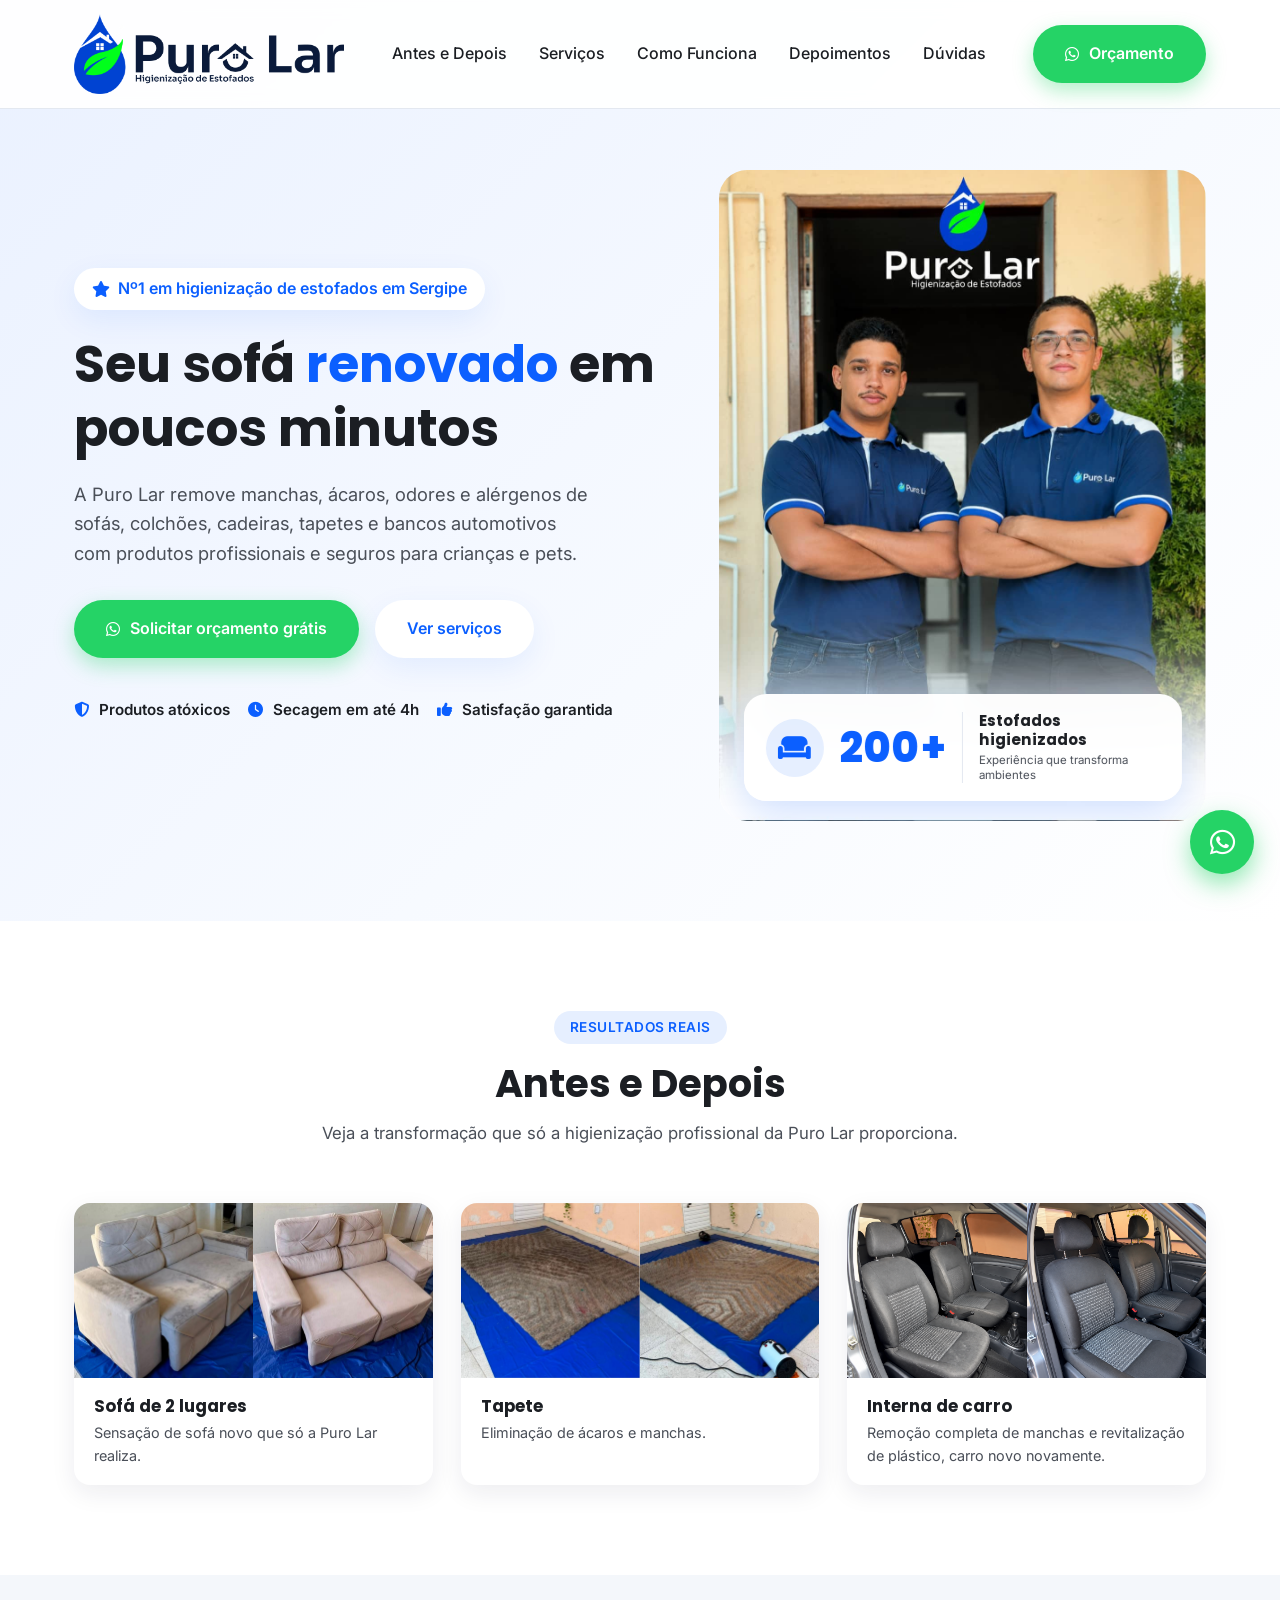
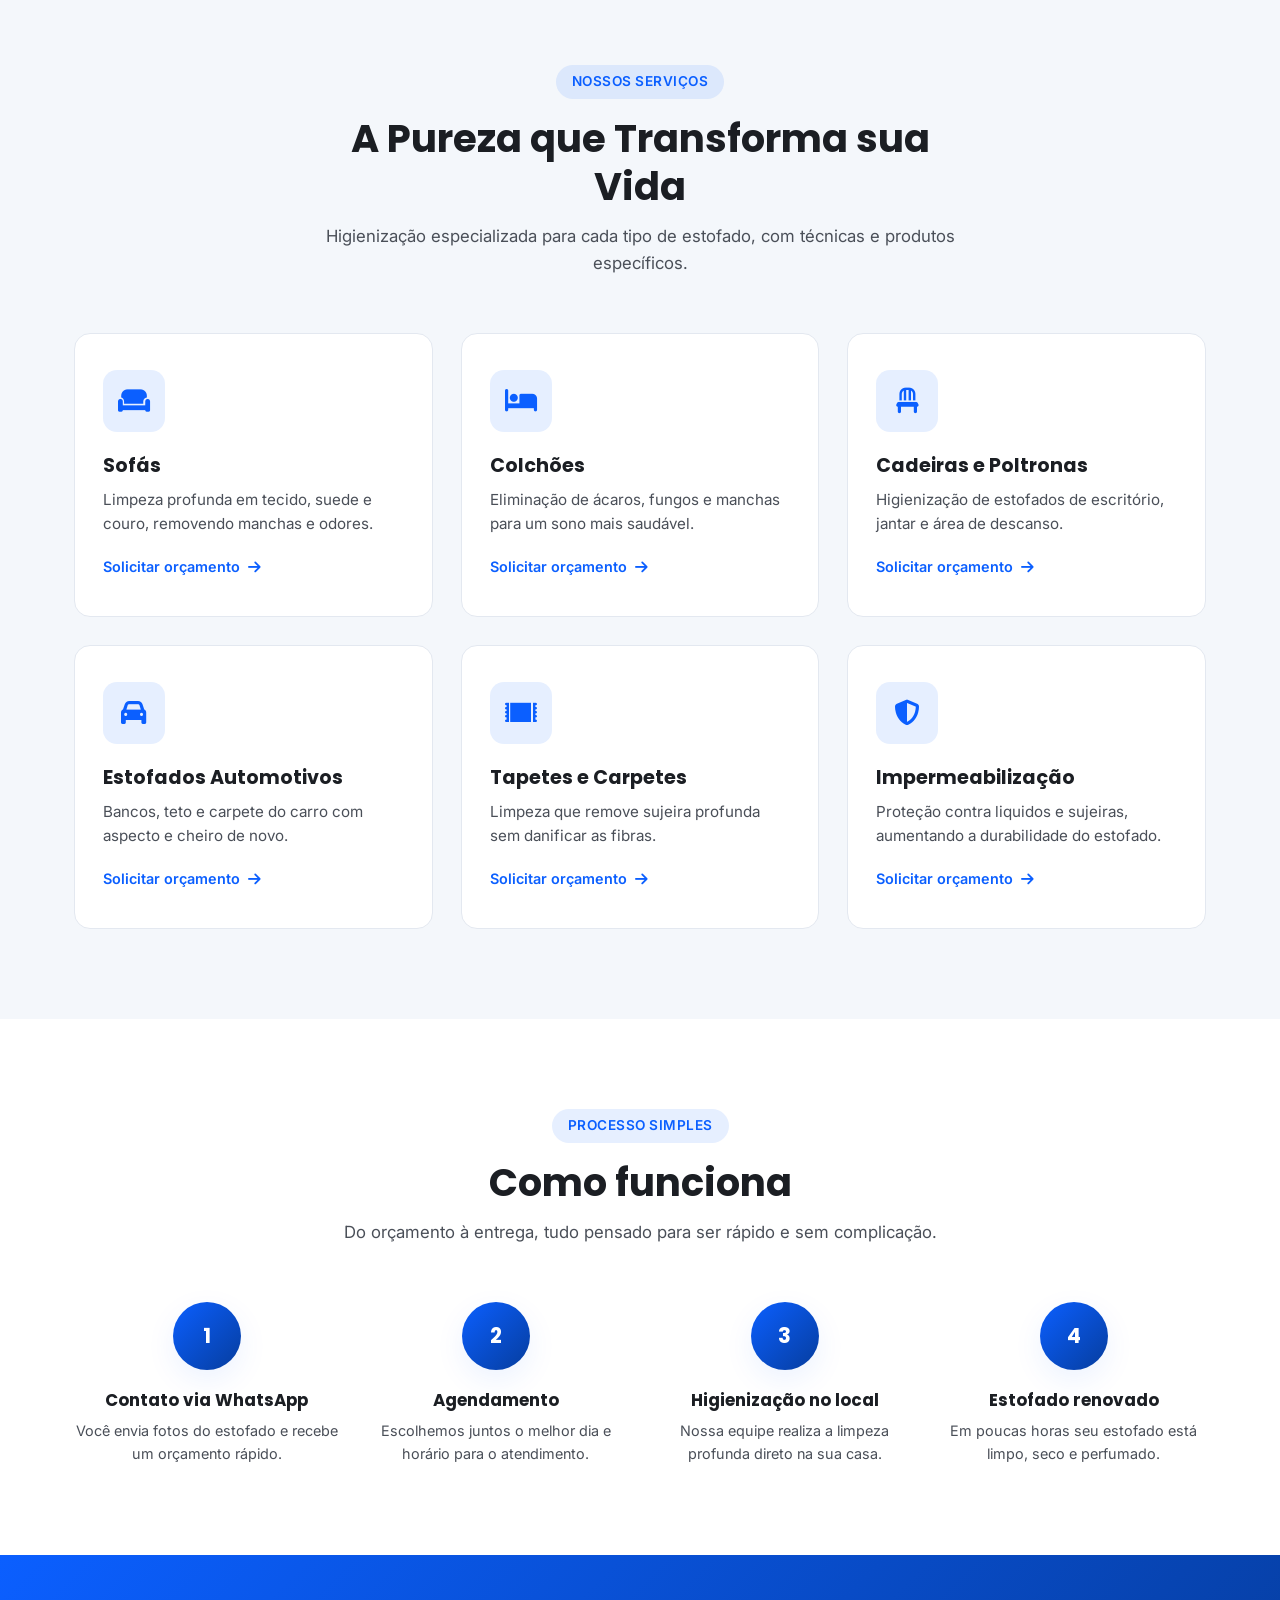
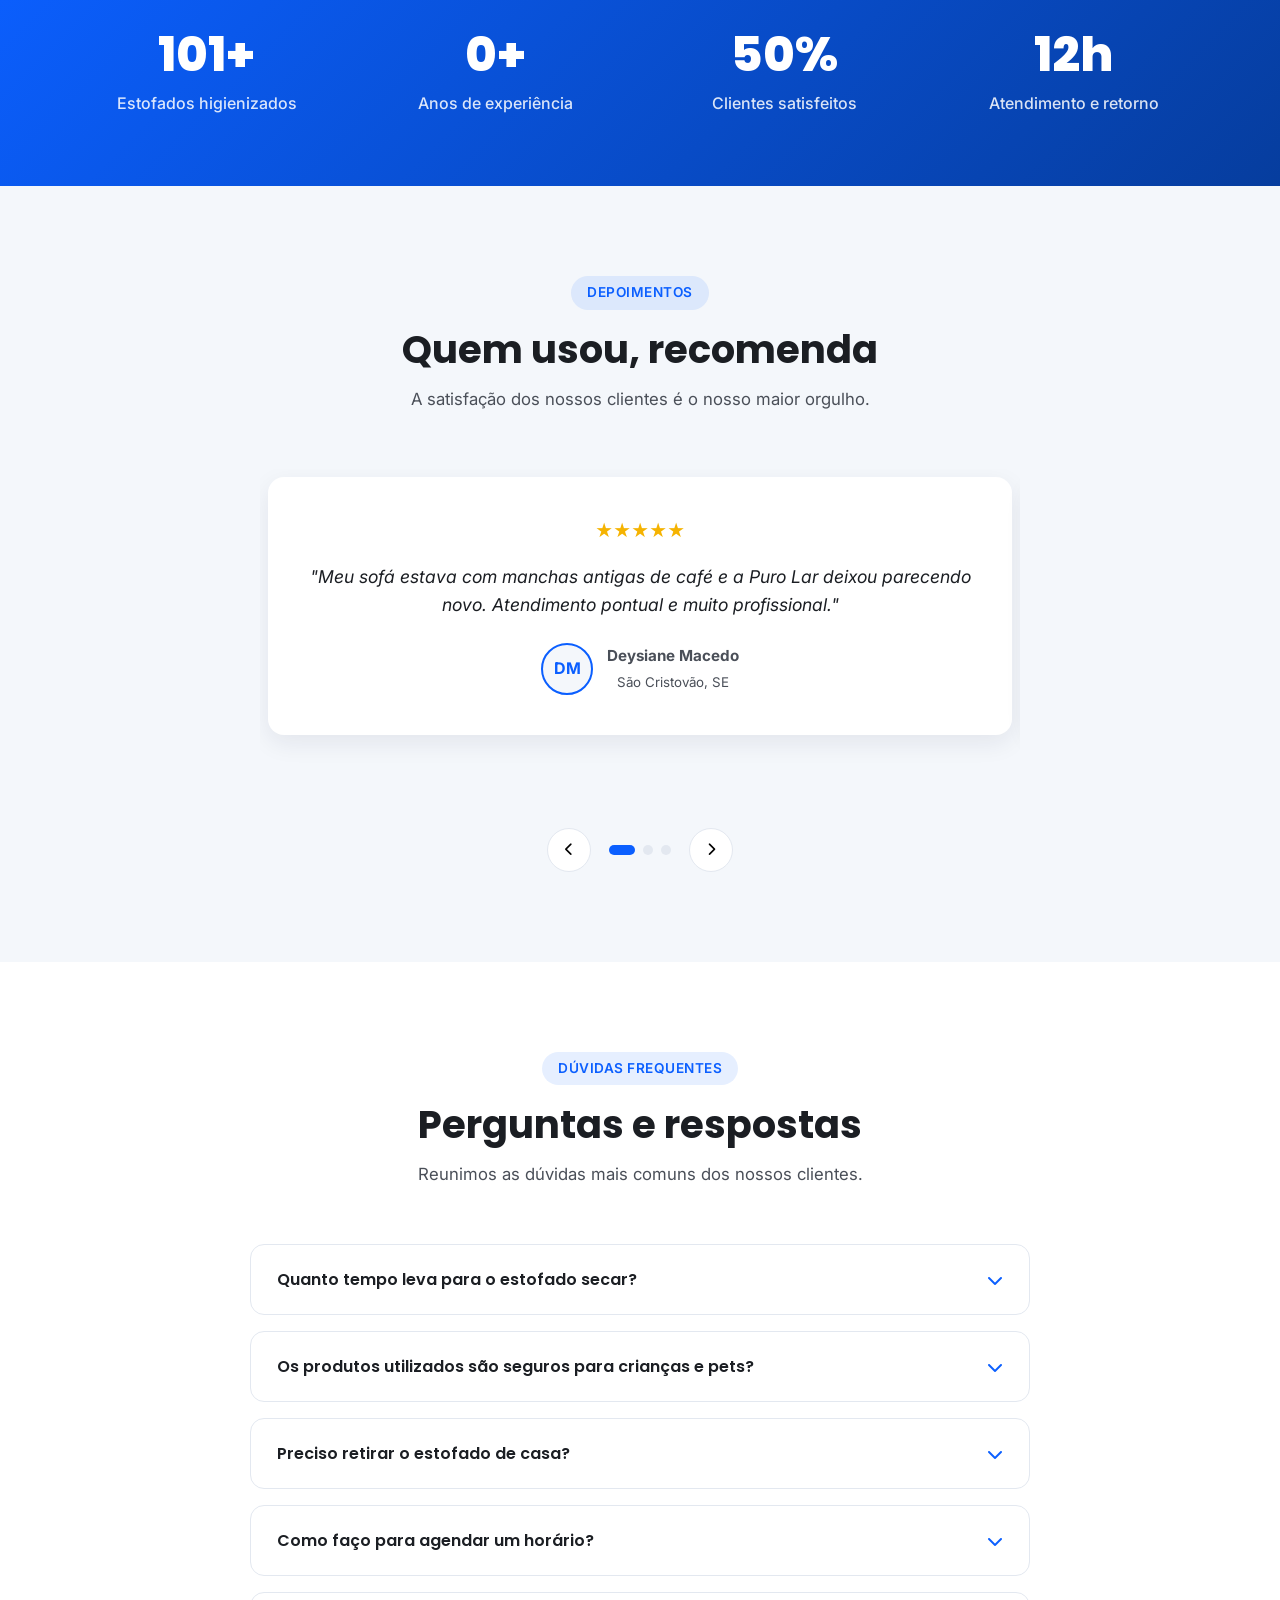
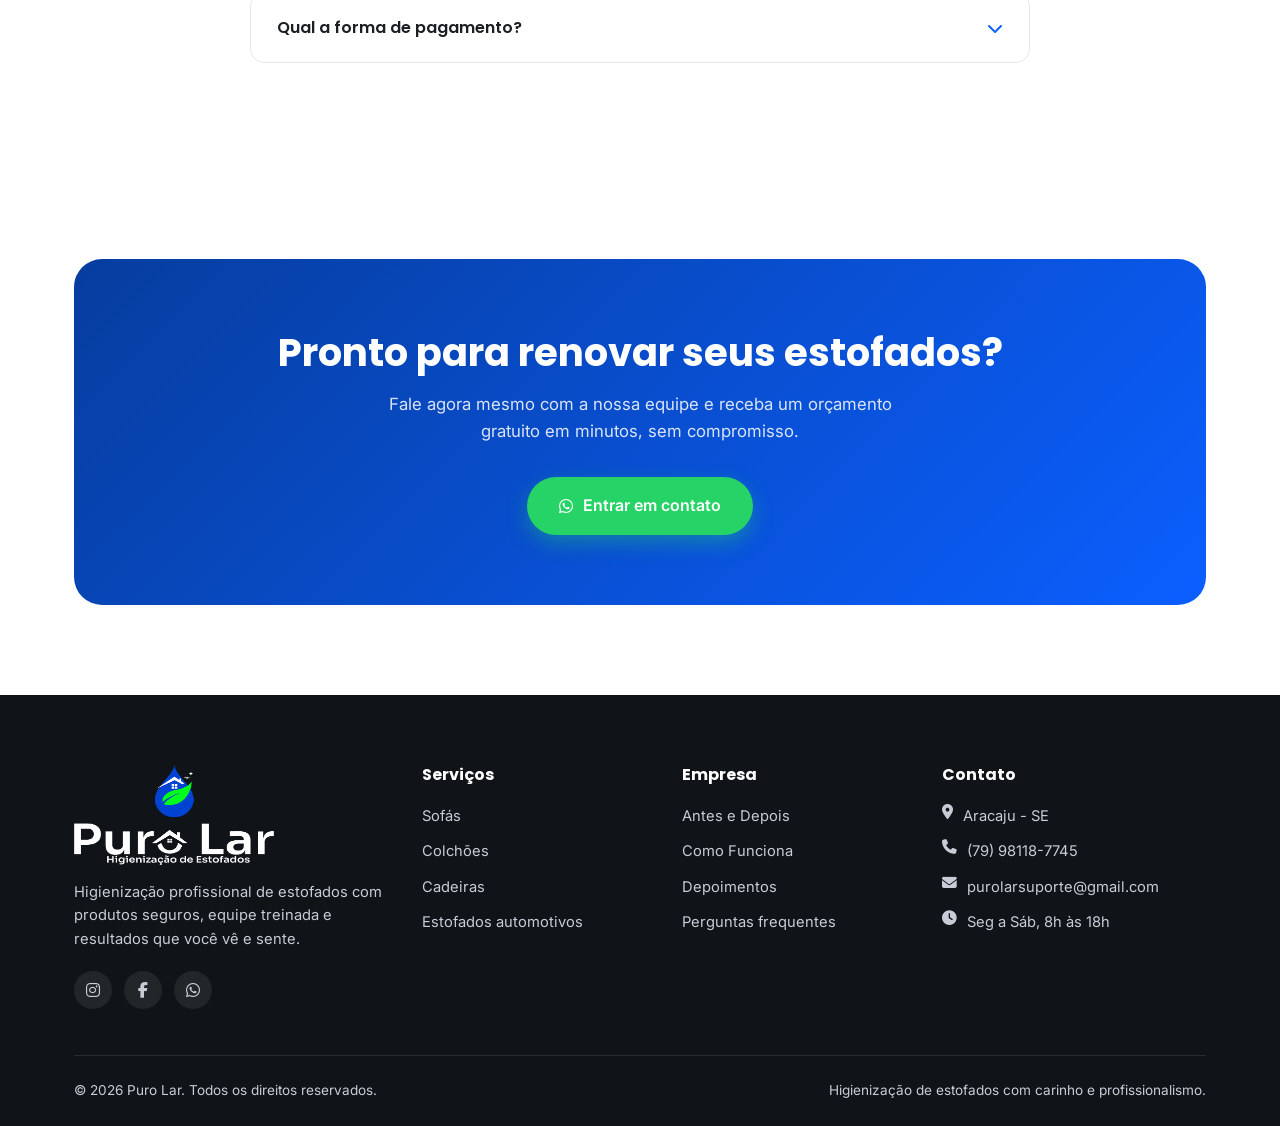
==== commit 75e0be03: "atualizando meta dados" ====
--- a/index.html
+++ b/index.html
@@ -7,25 +7,25 @@
   <title>Puro Lar | Higienização de Estofados</title>
   <meta name="description" content="Puro Lar - Higienização profissional de sofás, colchões, cadeiras e estofados automotivos. Solicite um orçamento pelo WhatsApp!">
 
-<!--META DADOS-->
+
+<!-- META TAGS PARA COMPARTILHAMENTO -->
+<meta property="og:title" content="Puro Lar | Higienização de Estofados">
+<meta property="og:description" content="Higienização profissional de estofados em Aracaju e região. Peça seu orçamento!">
+<meta property="og:image" content="https://purolarhigienizacao.com.br/imagens/favicon.png">
 <meta property="og:image:width" content="1200">
 <meta property="og:image:height" content="630">
-
-<meta property="og:title" content="Puro Lar | Higienização de Estofados">
-<meta property="og:description" content="Higienização profissional de estofados em Aracaju e região. Peça seu orçamento!">
-<meta property="og:image" content="imagens/favicon">
 <meta property="og:url" content="https://purolarhigienizacao.com.br/">
 <meta property="og:type" content="website">
 
+<!-- TWITTER / X -->
 <meta name="twitter:card" content="summary_large_image">
 <meta name="twitter:title" content="Puro Lar | Higienização de Estofados">
-<meta name="twitter:description"
-      content="Higienização profissional de estofados em Aracaju e região. Peça seu orçamento!">
-<meta name="twitter:image"
-      content="images/VETOR - MARCA AZUL">
-
-  <!--ÍCONE QUE APARECE NA ABA DO NAVEDOR-->
-  <link rel="icon" type="image/png" href="imagens/favicon.png">
+<meta name="twitter:description" content="Higienização profissional de estofados em Aracaju e região. Peça seu orçamento!">
+<meta name="twitter:image" content="https://purolarhigienizacao.com.br/imagens/favicon.png">
+
+<!-- FAVICON DO NAVEGADOR -->
+<link rel="icon" type="image/png" href="https://purolarhigienizacao.com.br/imagens/favicon.png">
+
 
   <!-- ============================================================
        GOOGLE FONTS
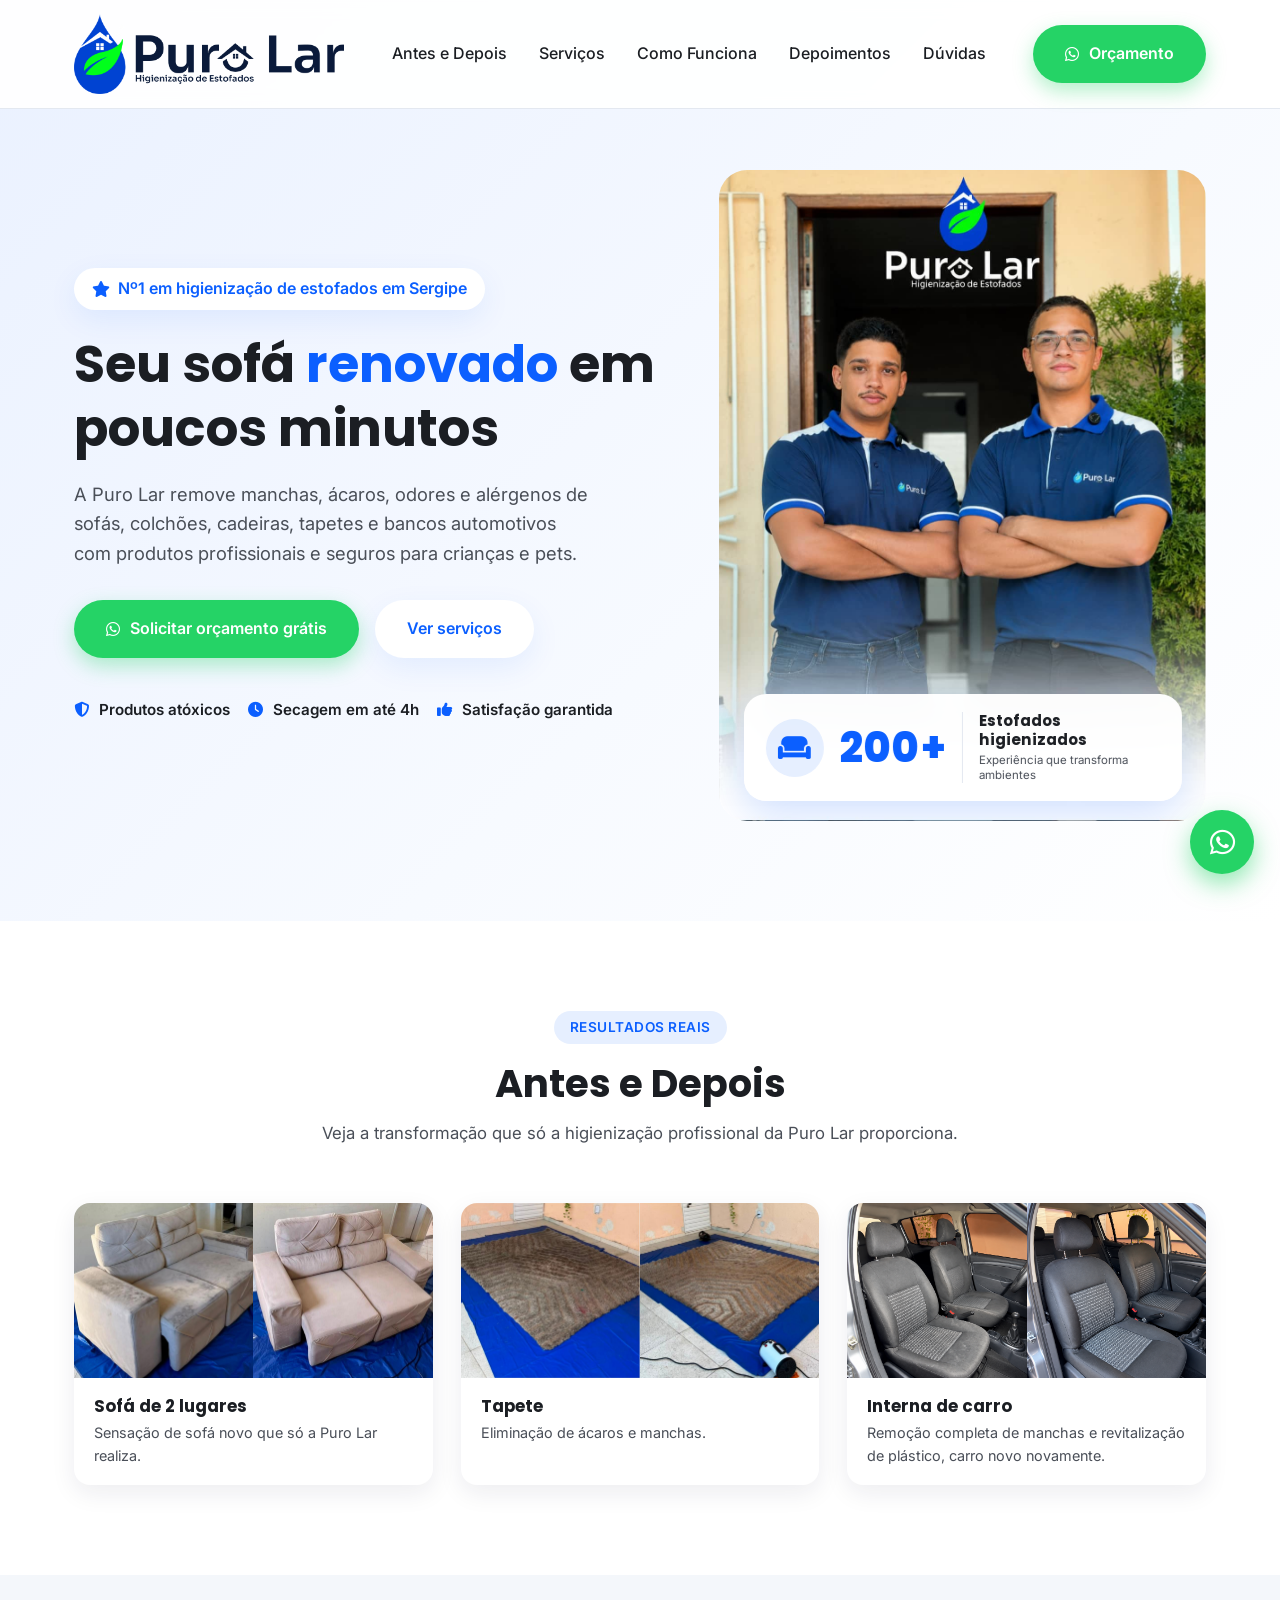
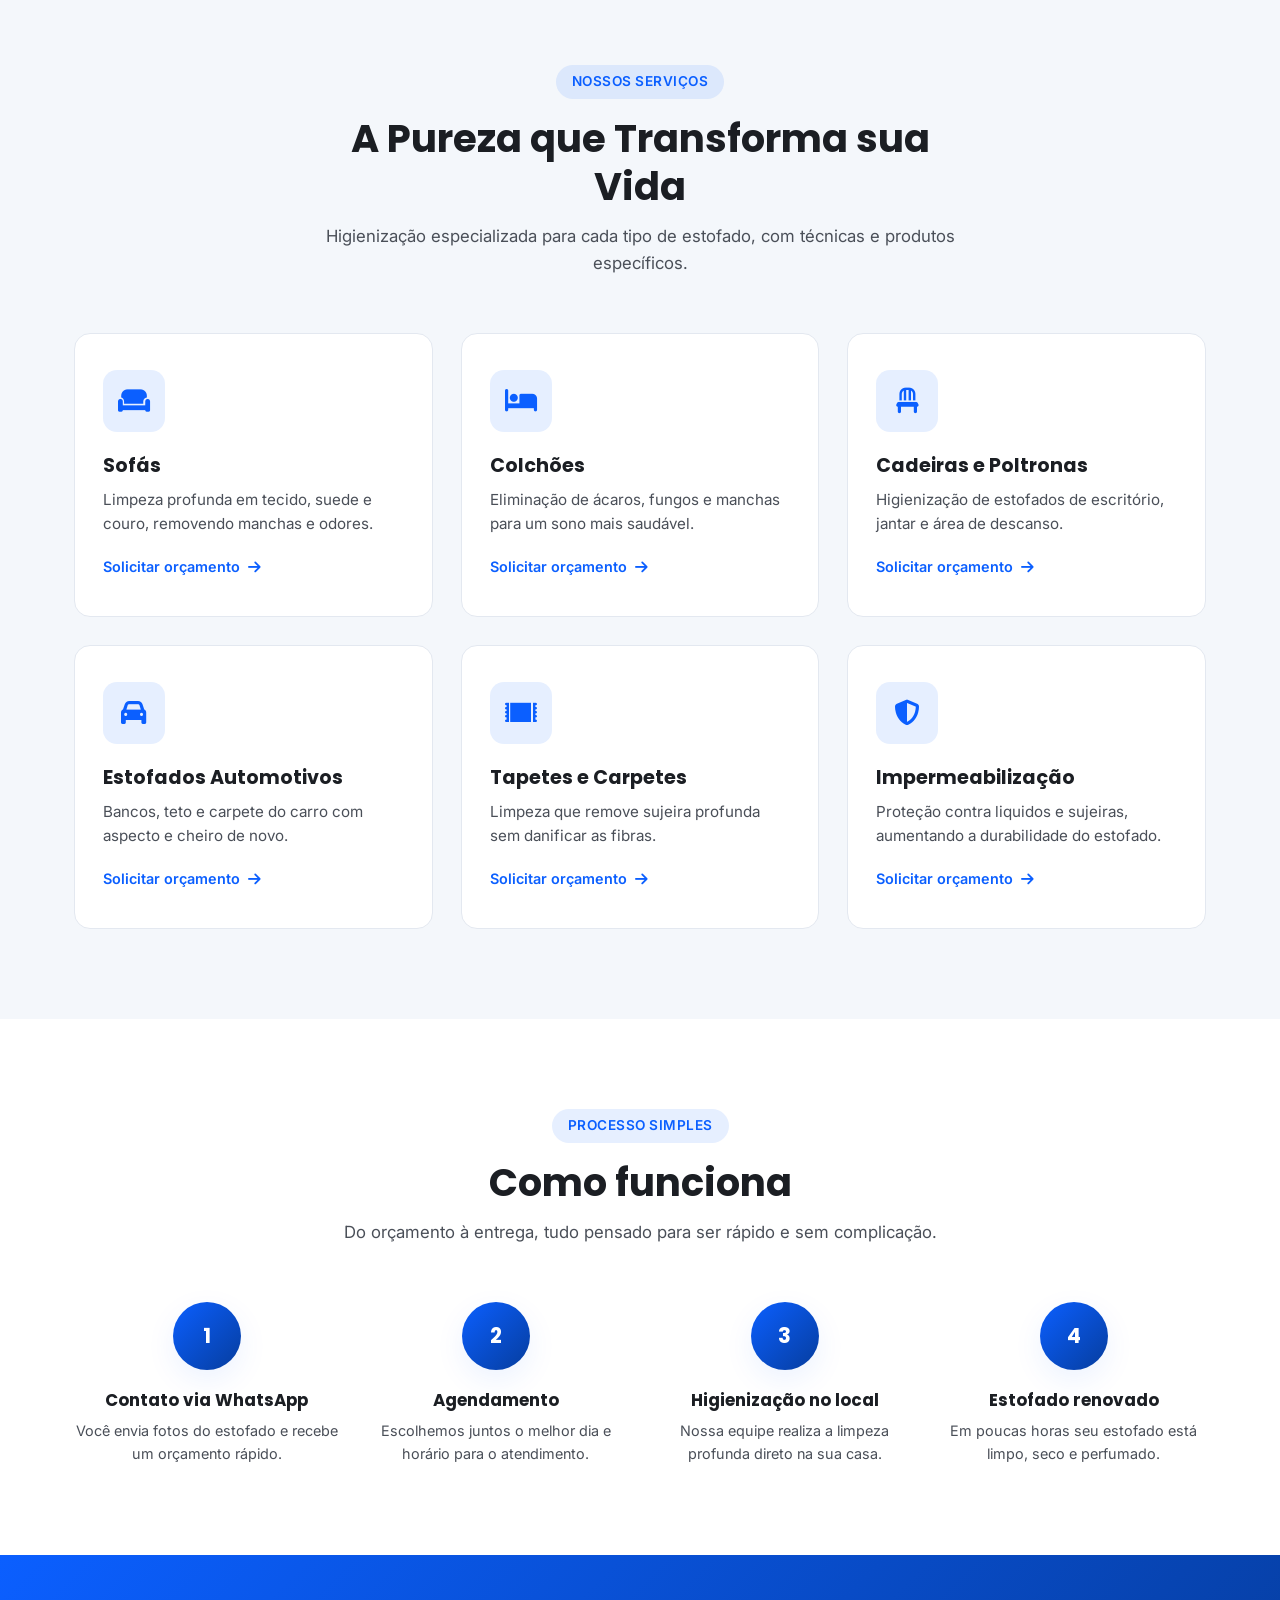
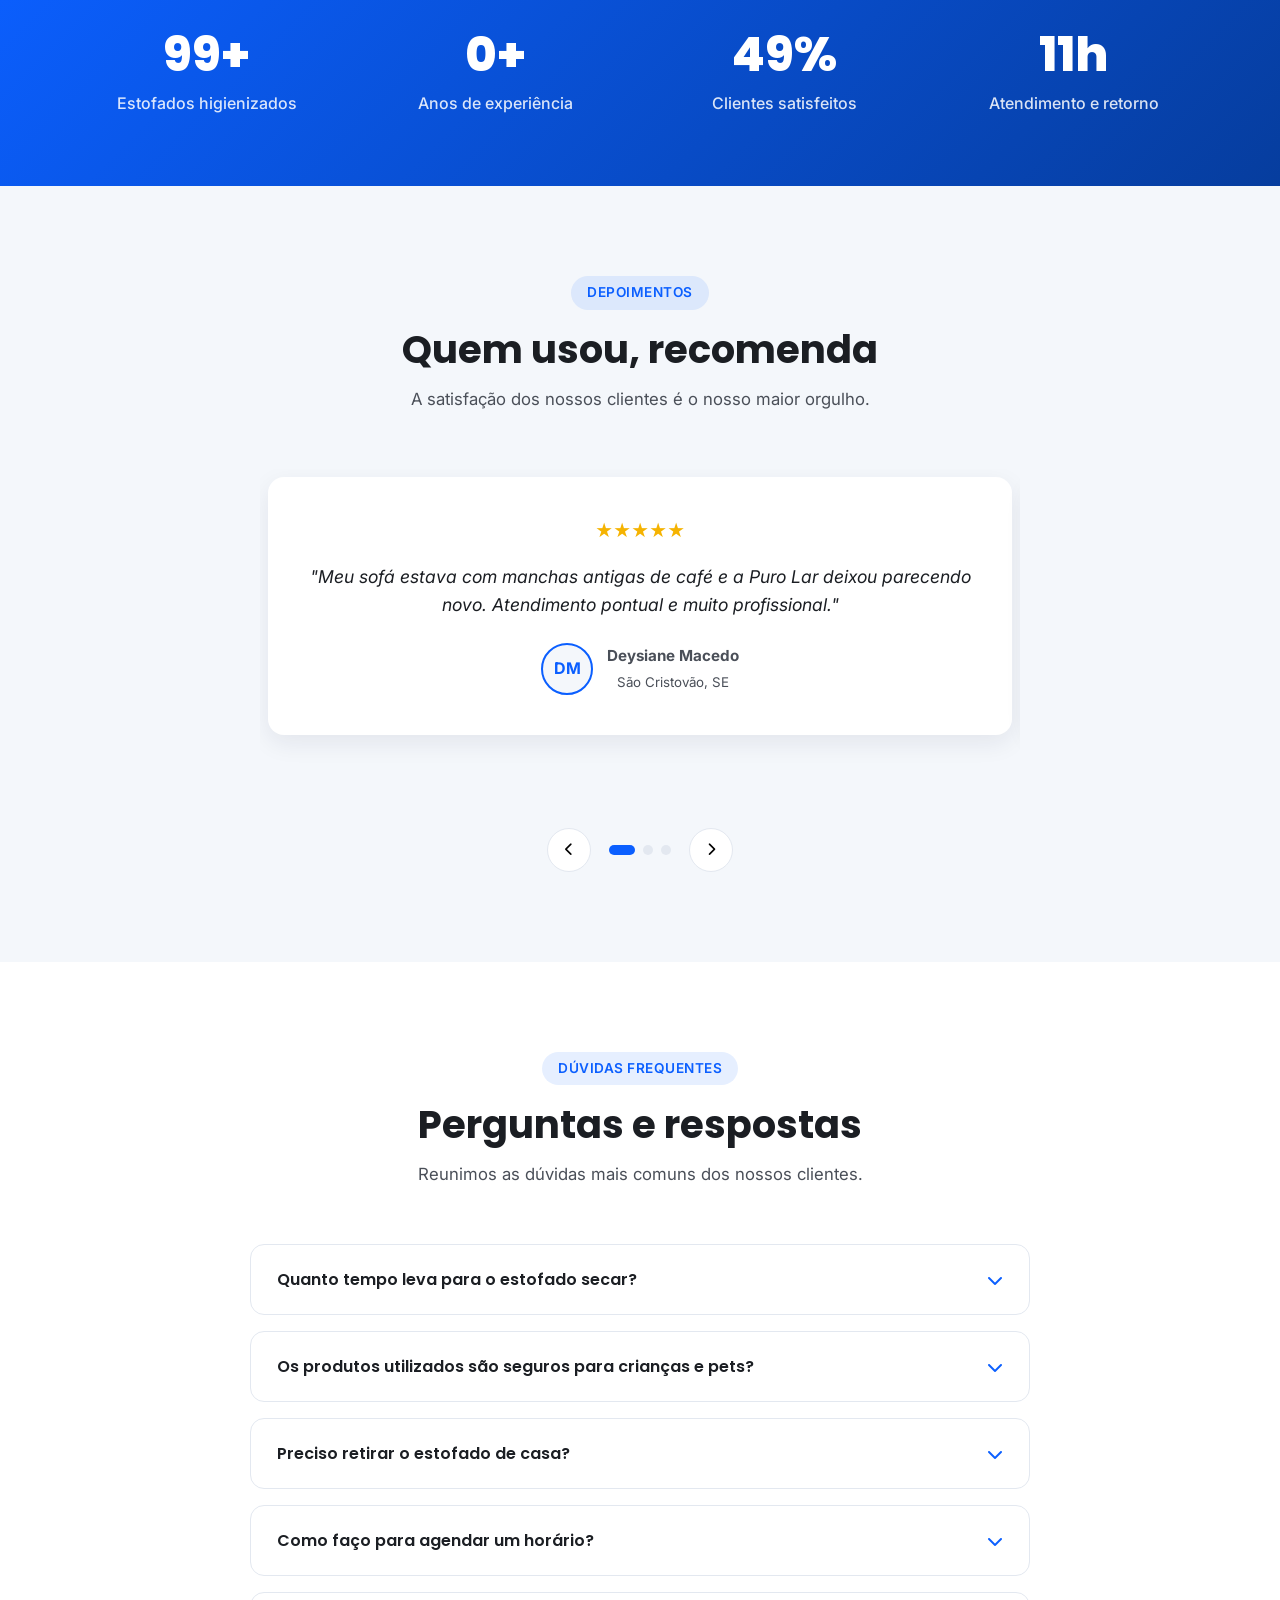
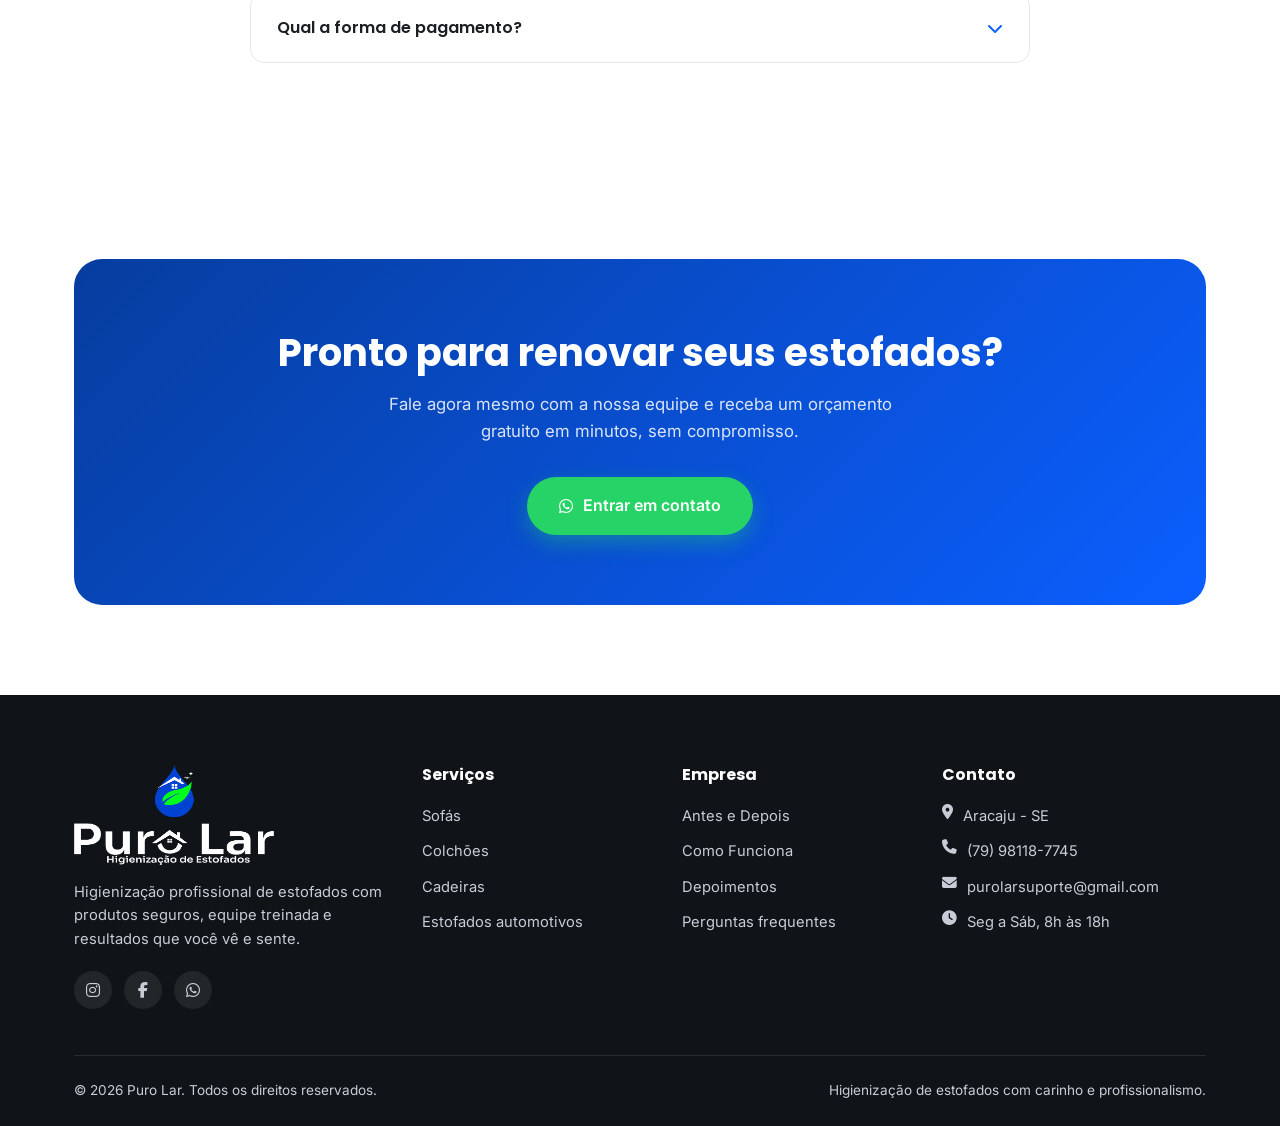
==== commit 84ec1453: "mudanca das imagens do meta dados" ====
--- a/index.html
+++ b/index.html
@@ -11,7 +11,7 @@
 <!-- META TAGS PARA COMPARTILHAMENTO -->
 <meta property="og:title" content="Puro Lar | Higienização de Estofados">
 <meta property="og:description" content="Higienização profissional de estofados em Aracaju e região. Peça seu orçamento!">
-<meta property="og:image" content="https://purolarhigienizacao.com.br/imagens/favicon.png">
+<meta property="og:image" content="https://purolarhigienizacao.com.br/imagens/compartilhamento.png">
 <meta property="og:image:width" content="1200">
 <meta property="og:image:height" content="630">
 <meta property="og:url" content="https://purolarhigienizacao.com.br/">
@@ -21,7 +21,7 @@
 <meta name="twitter:card" content="summary_large_image">
 <meta name="twitter:title" content="Puro Lar | Higienização de Estofados">
 <meta name="twitter:description" content="Higienização profissional de estofados em Aracaju e região. Peça seu orçamento!">
-<meta name="twitter:image" content="https://purolarhigienizacao.com.br/imagens/favicon.png">
+<meta name="twitter:image" content="https://purolarhigienizacao.com.br/imagens/compartilhamento.png">
 
 <!-- FAVICON DO NAVEGADOR -->
 <link rel="icon" type="image/png" href="https://purolarhigienizacao.com.br/imagens/favicon.png">
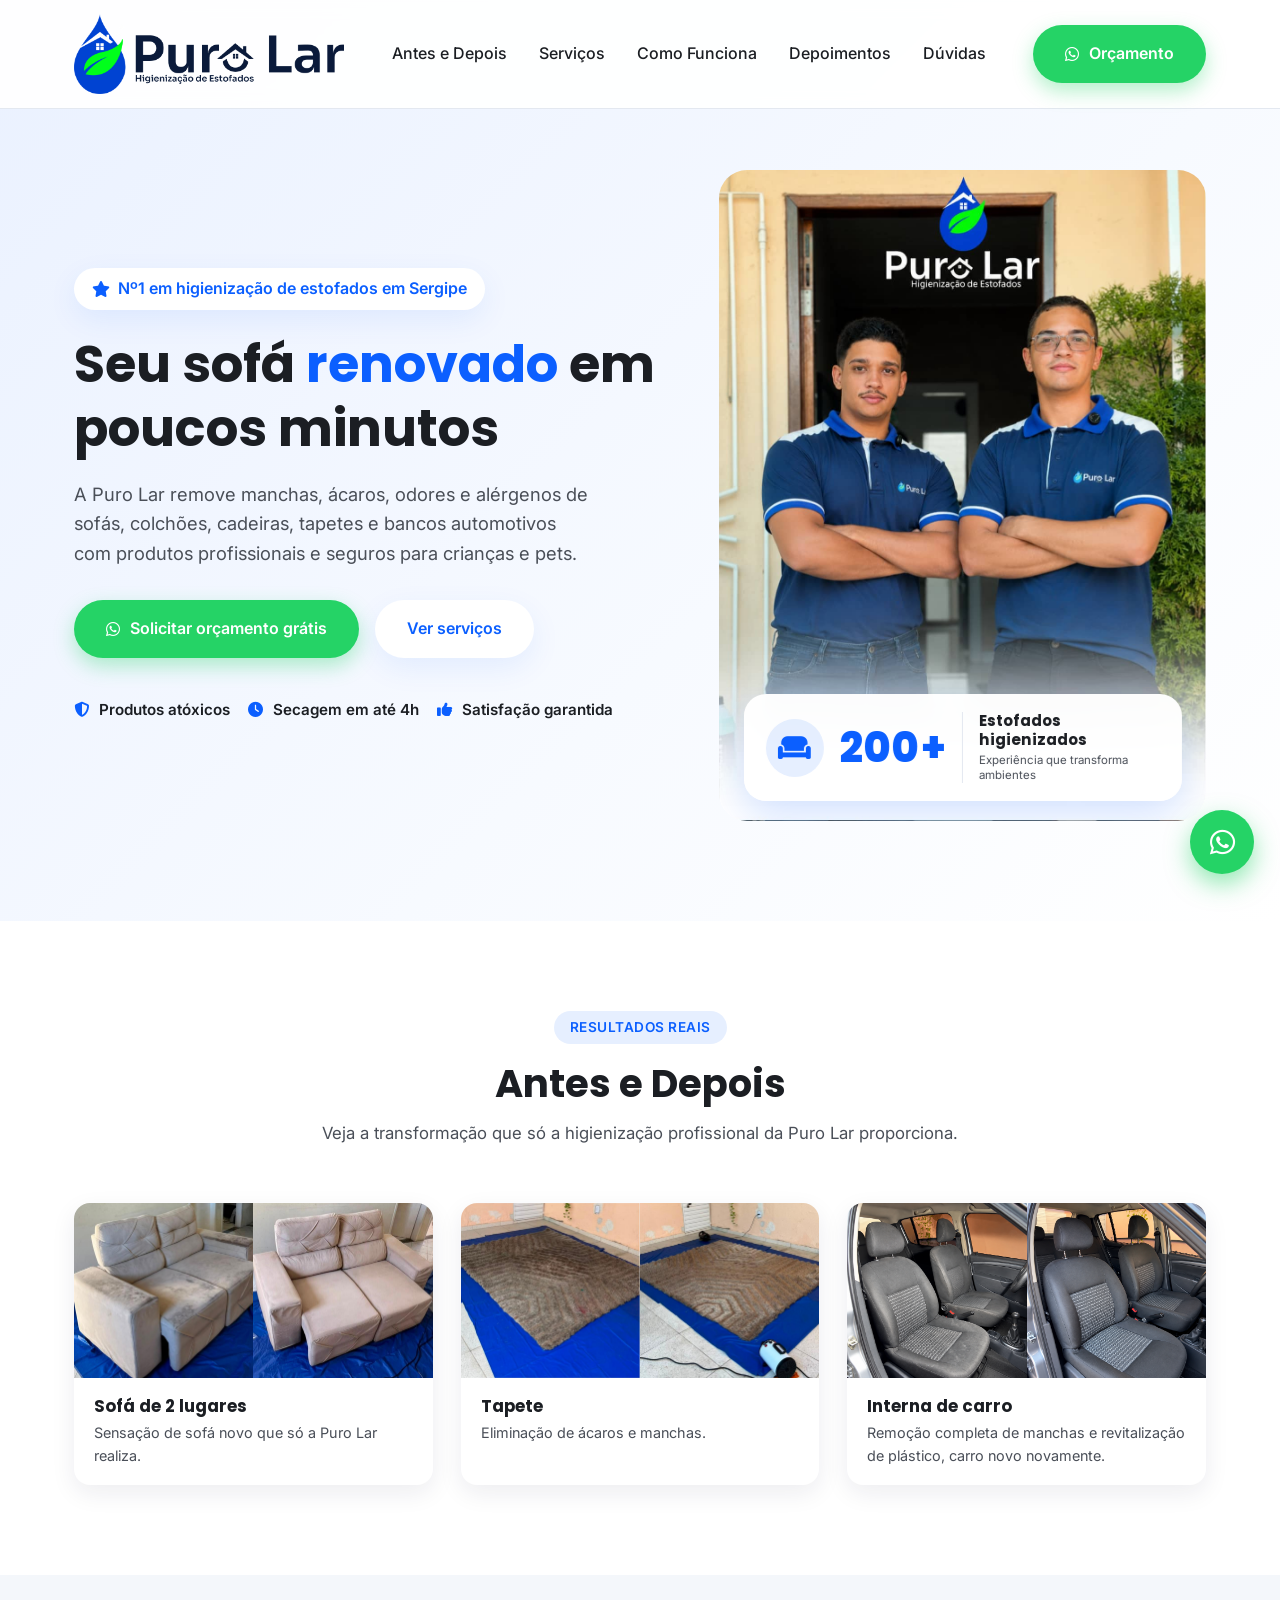
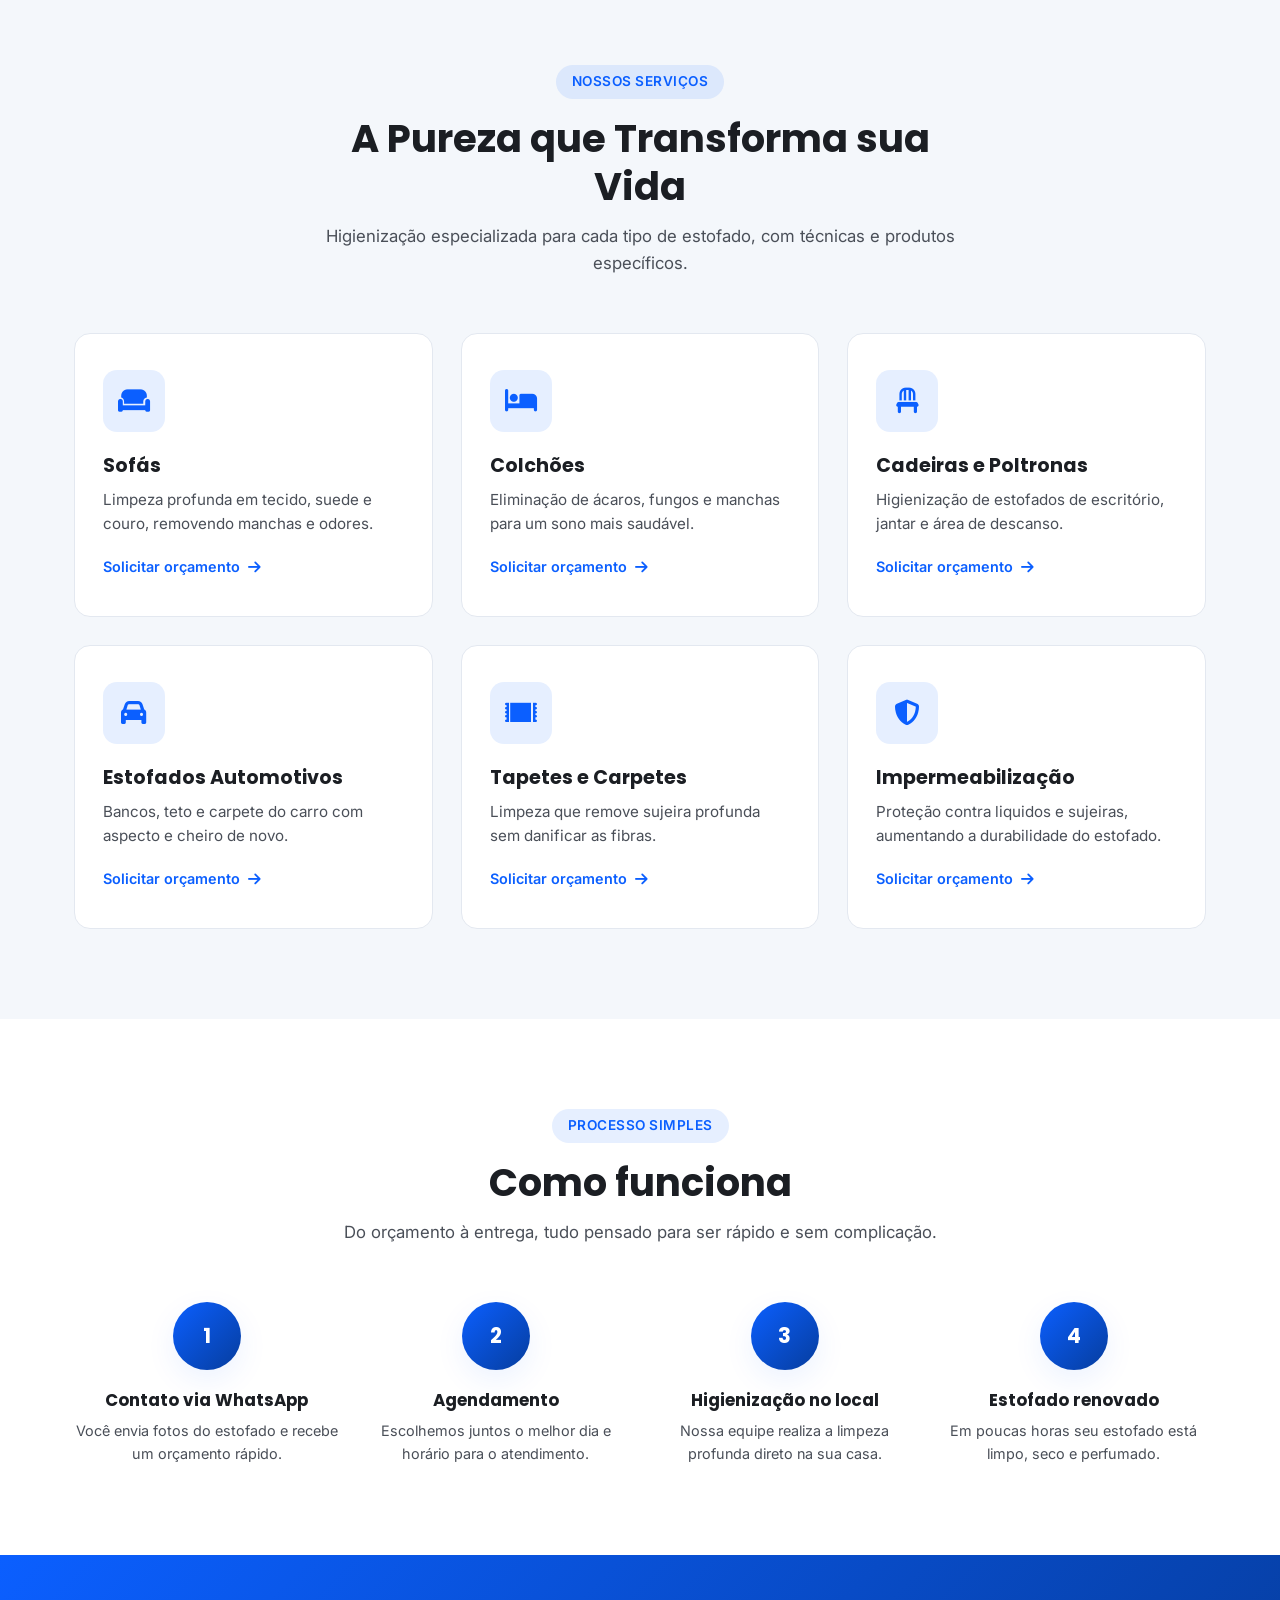
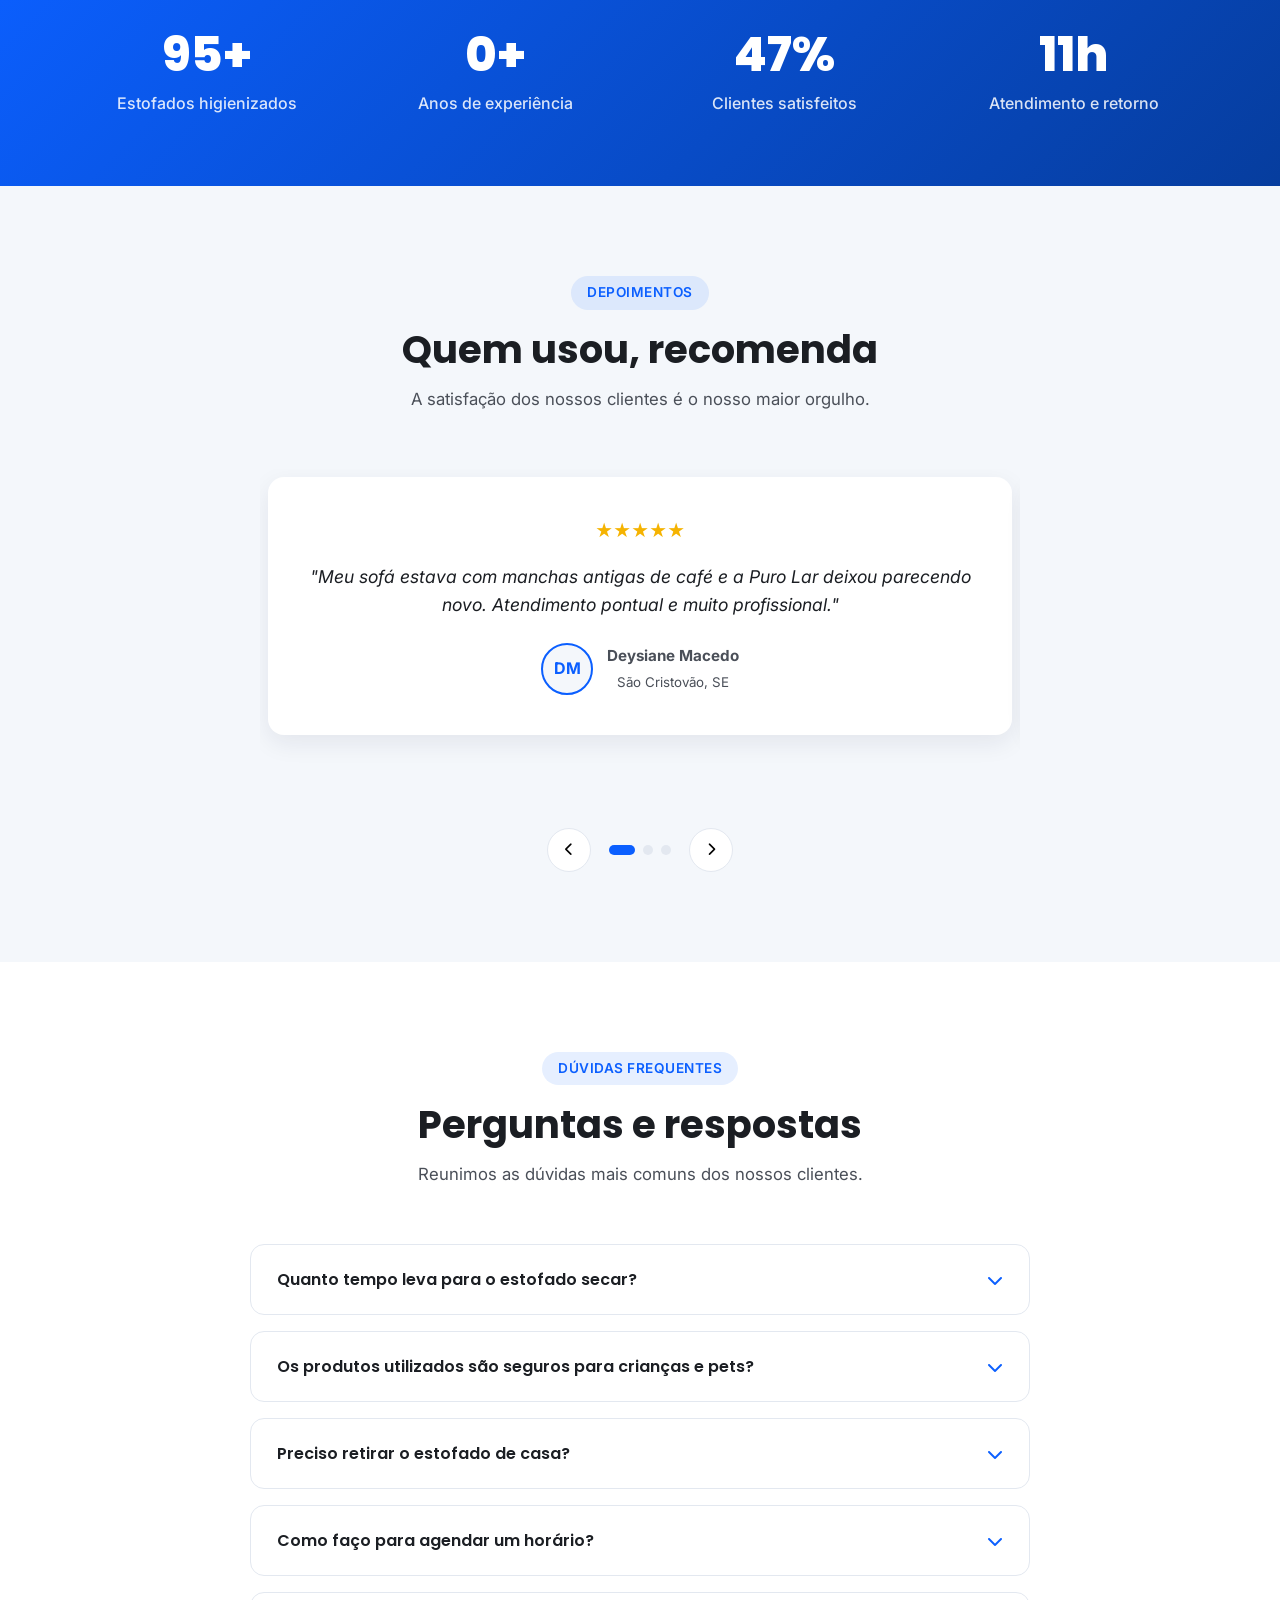
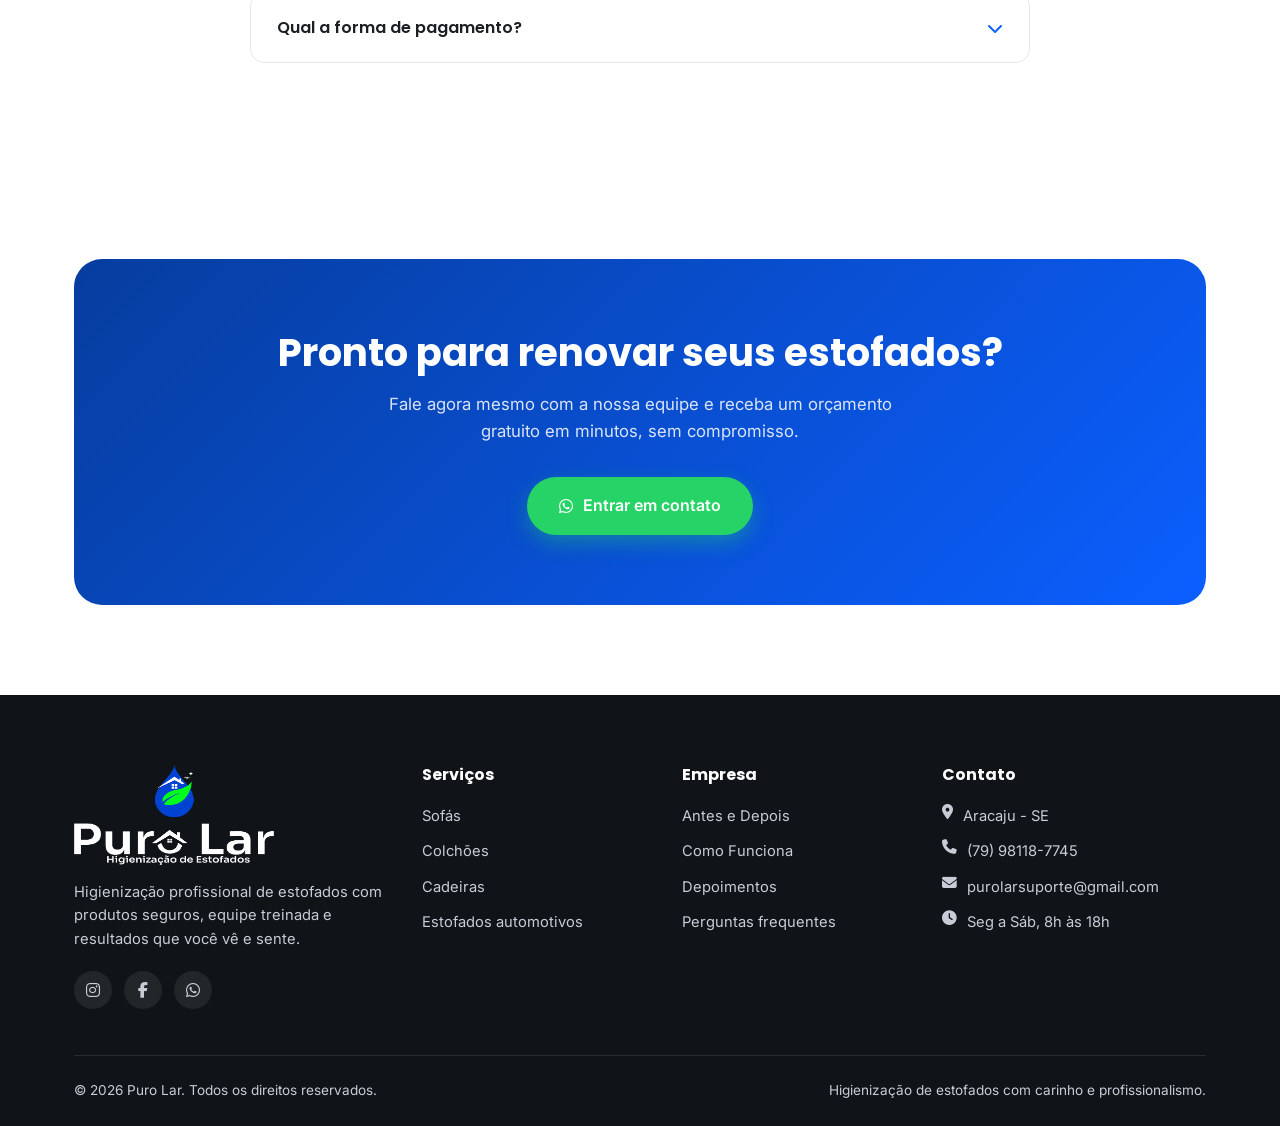
==== commit 7c7662ef: "modificacao do favicon pro google" ====
--- a/index.html
+++ b/index.html
@@ -26,6 +26,9 @@
 <!-- FAVICON DO NAVEGADOR -->
 <link rel="icon" type="image/png" href="https://purolarhigienizacao.com.br/imagens/favicon.png">
 
+<!-- FAVICON PARA O GOOGLE -->
+<link rel="icon" type="image/png" sizes="48x48"
+      href="https://www.purolarhigienizacao.com.br/imagens/favicon-48.png">
 
   <!-- ============================================================
        GOOGLE FONTS
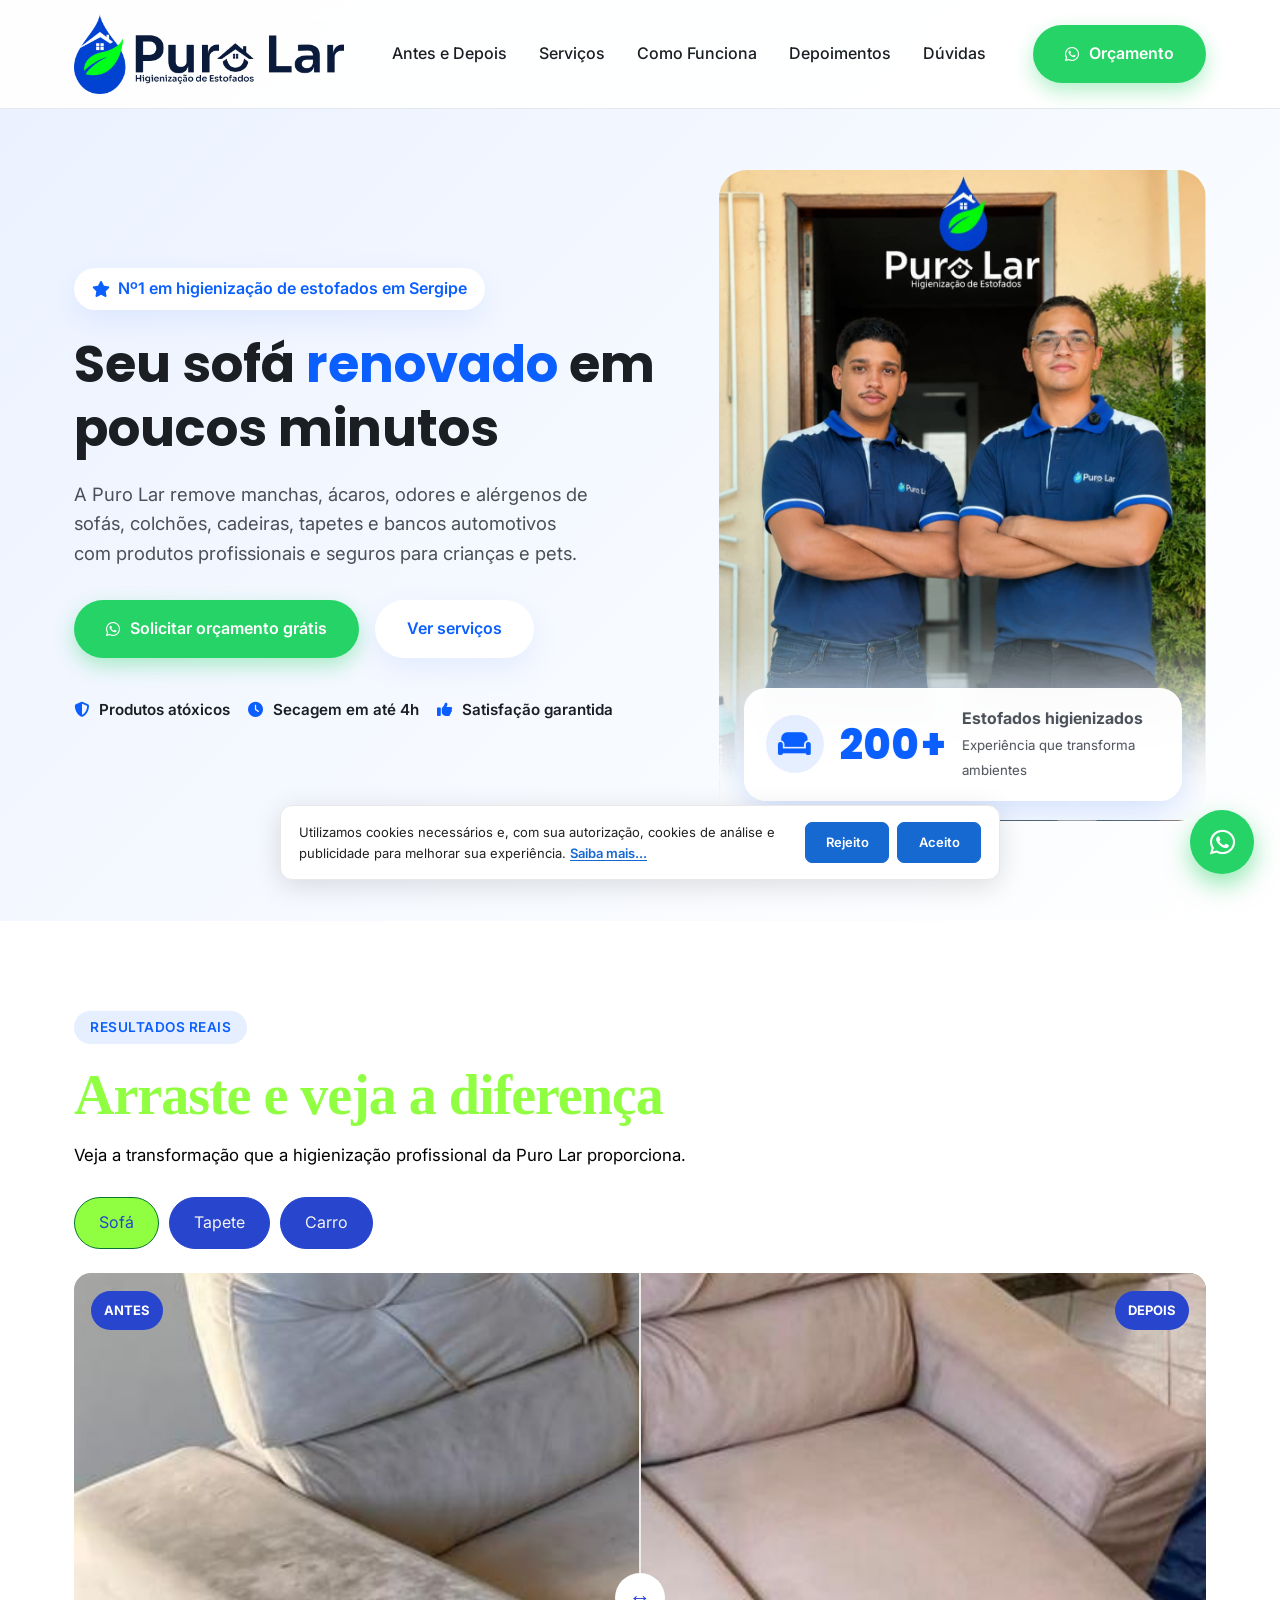
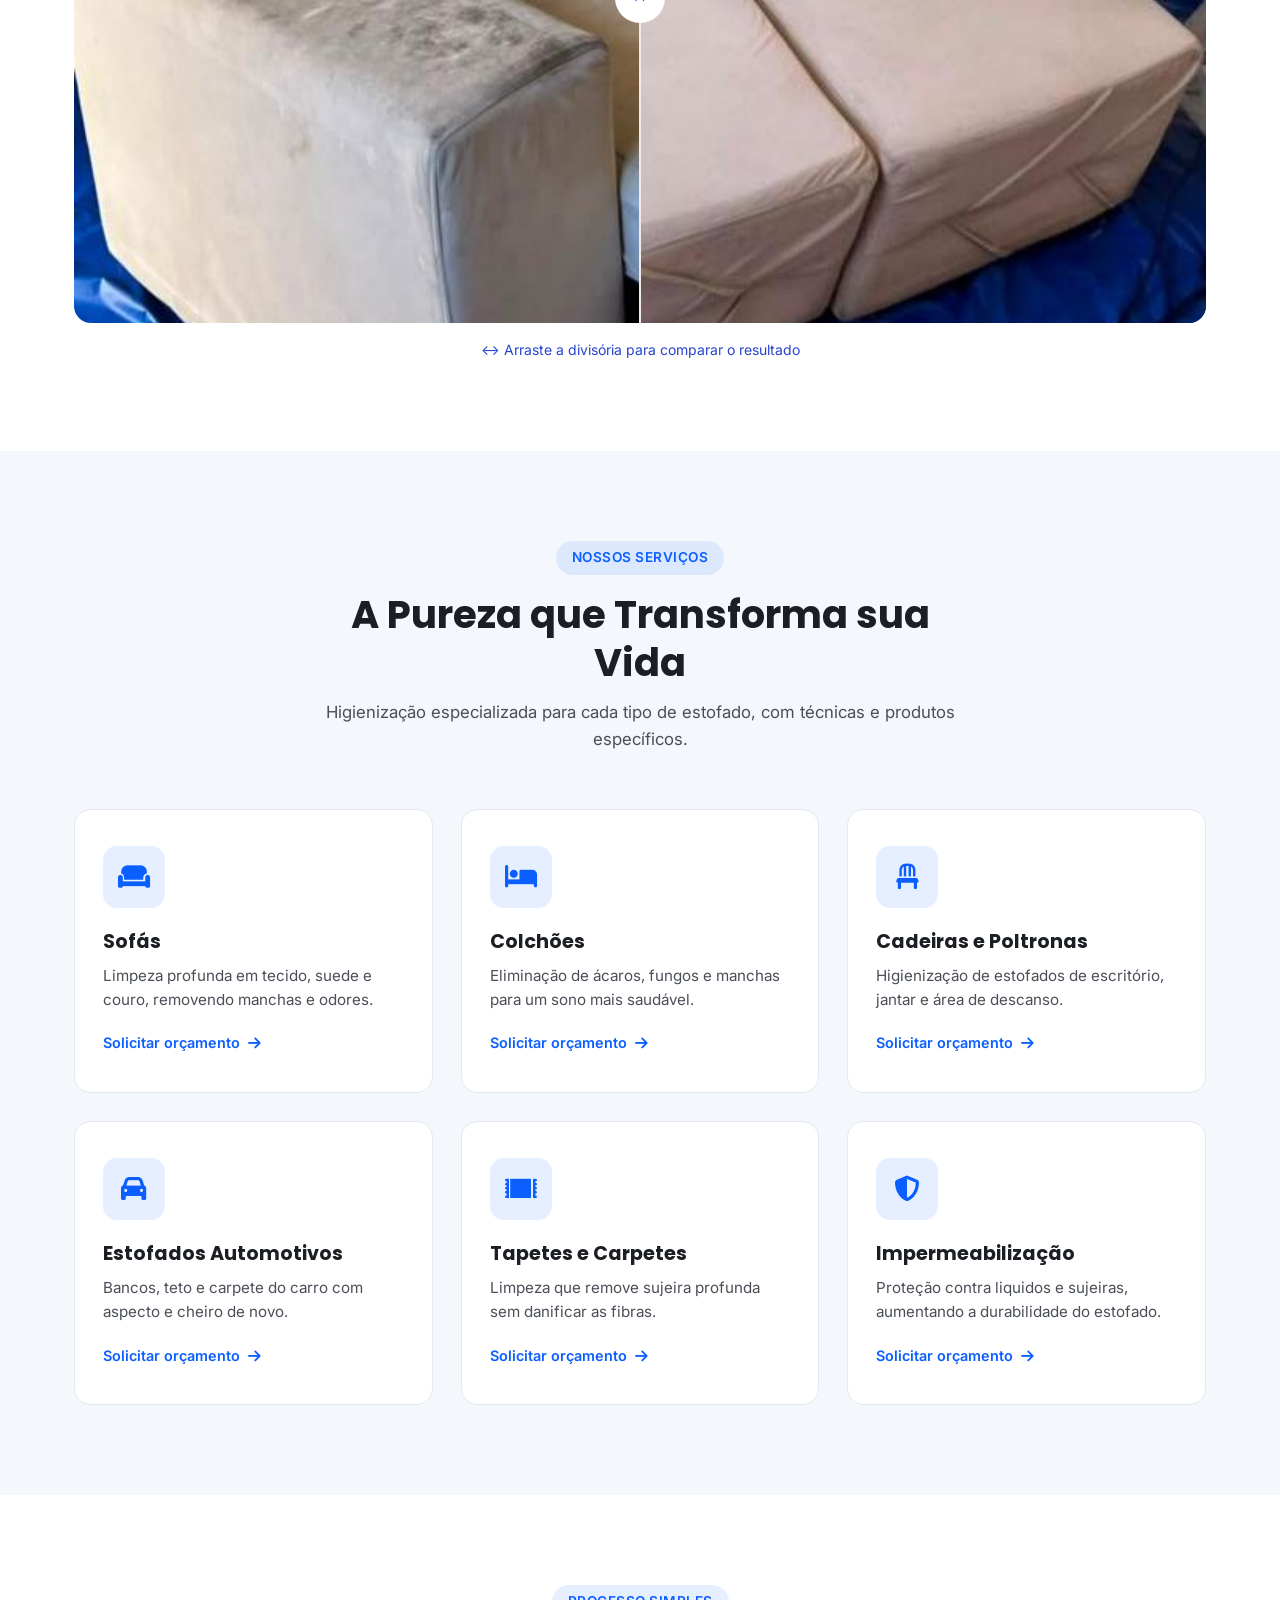
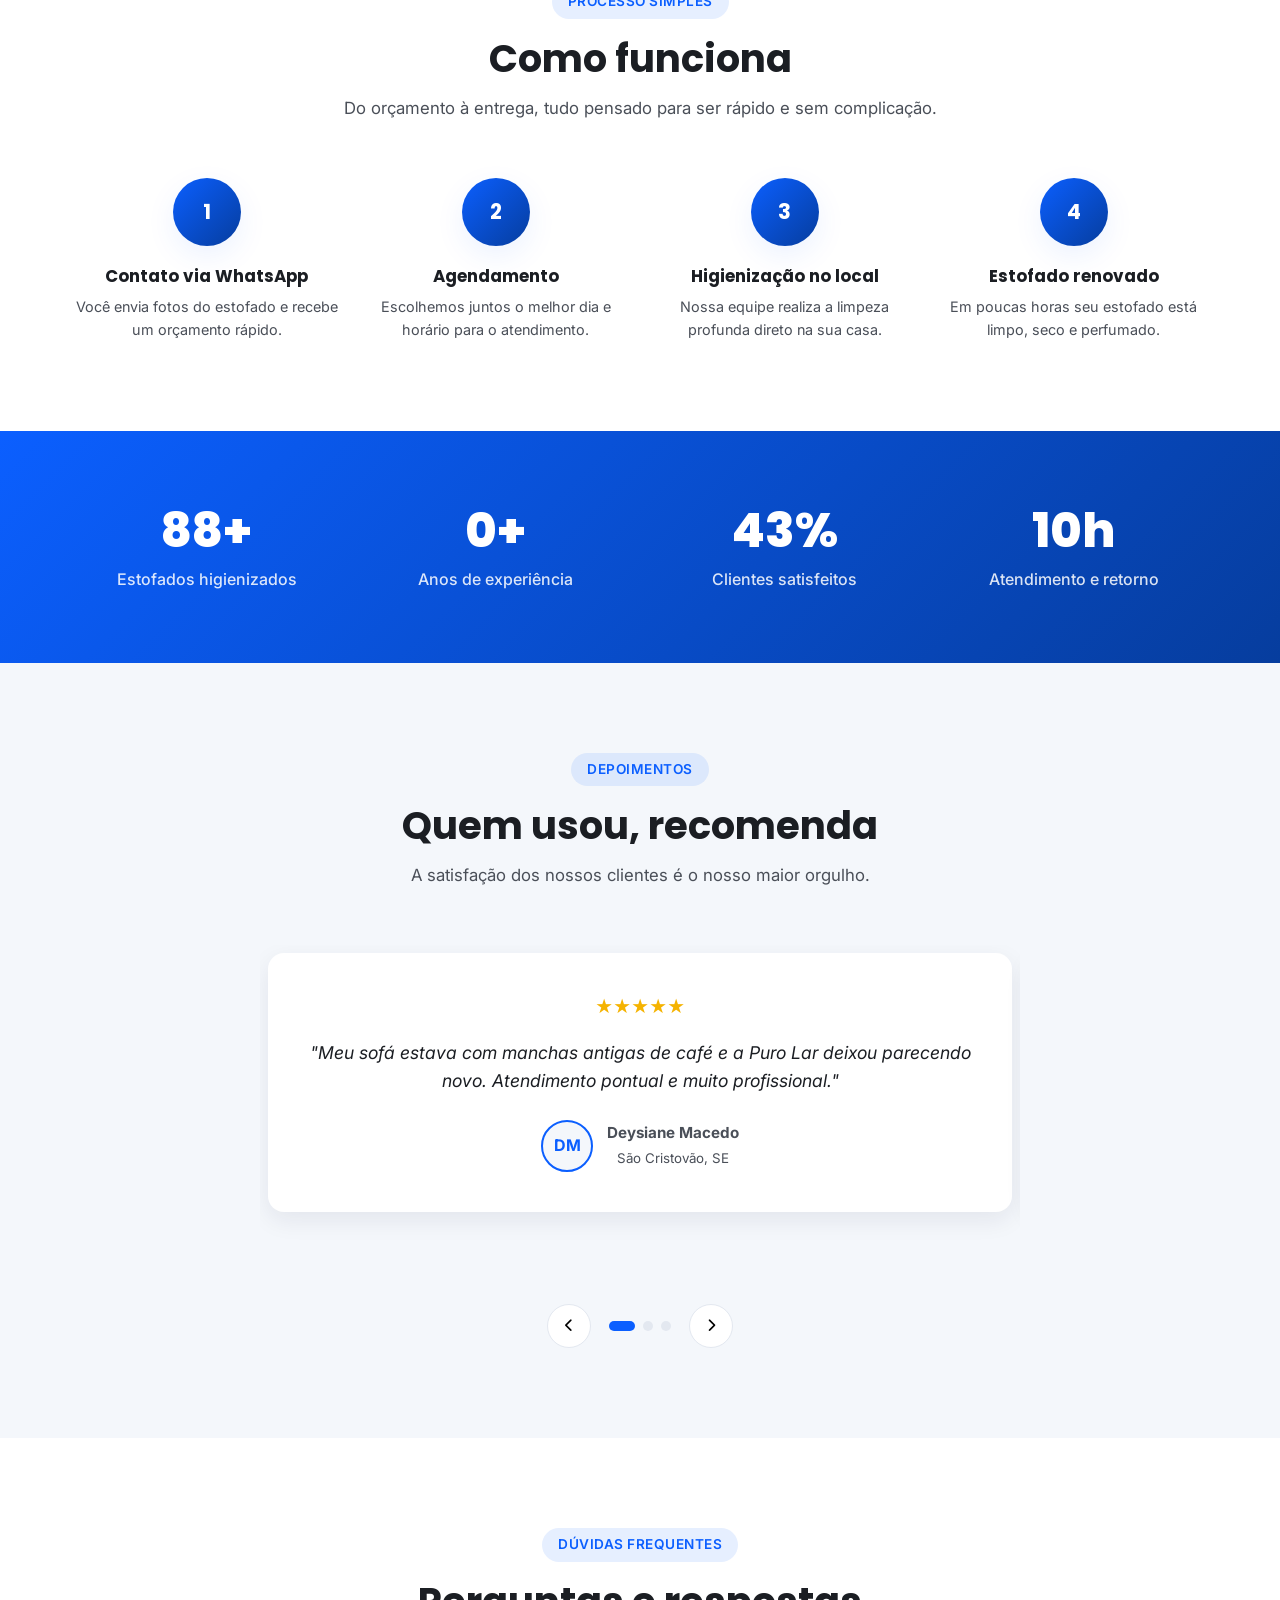
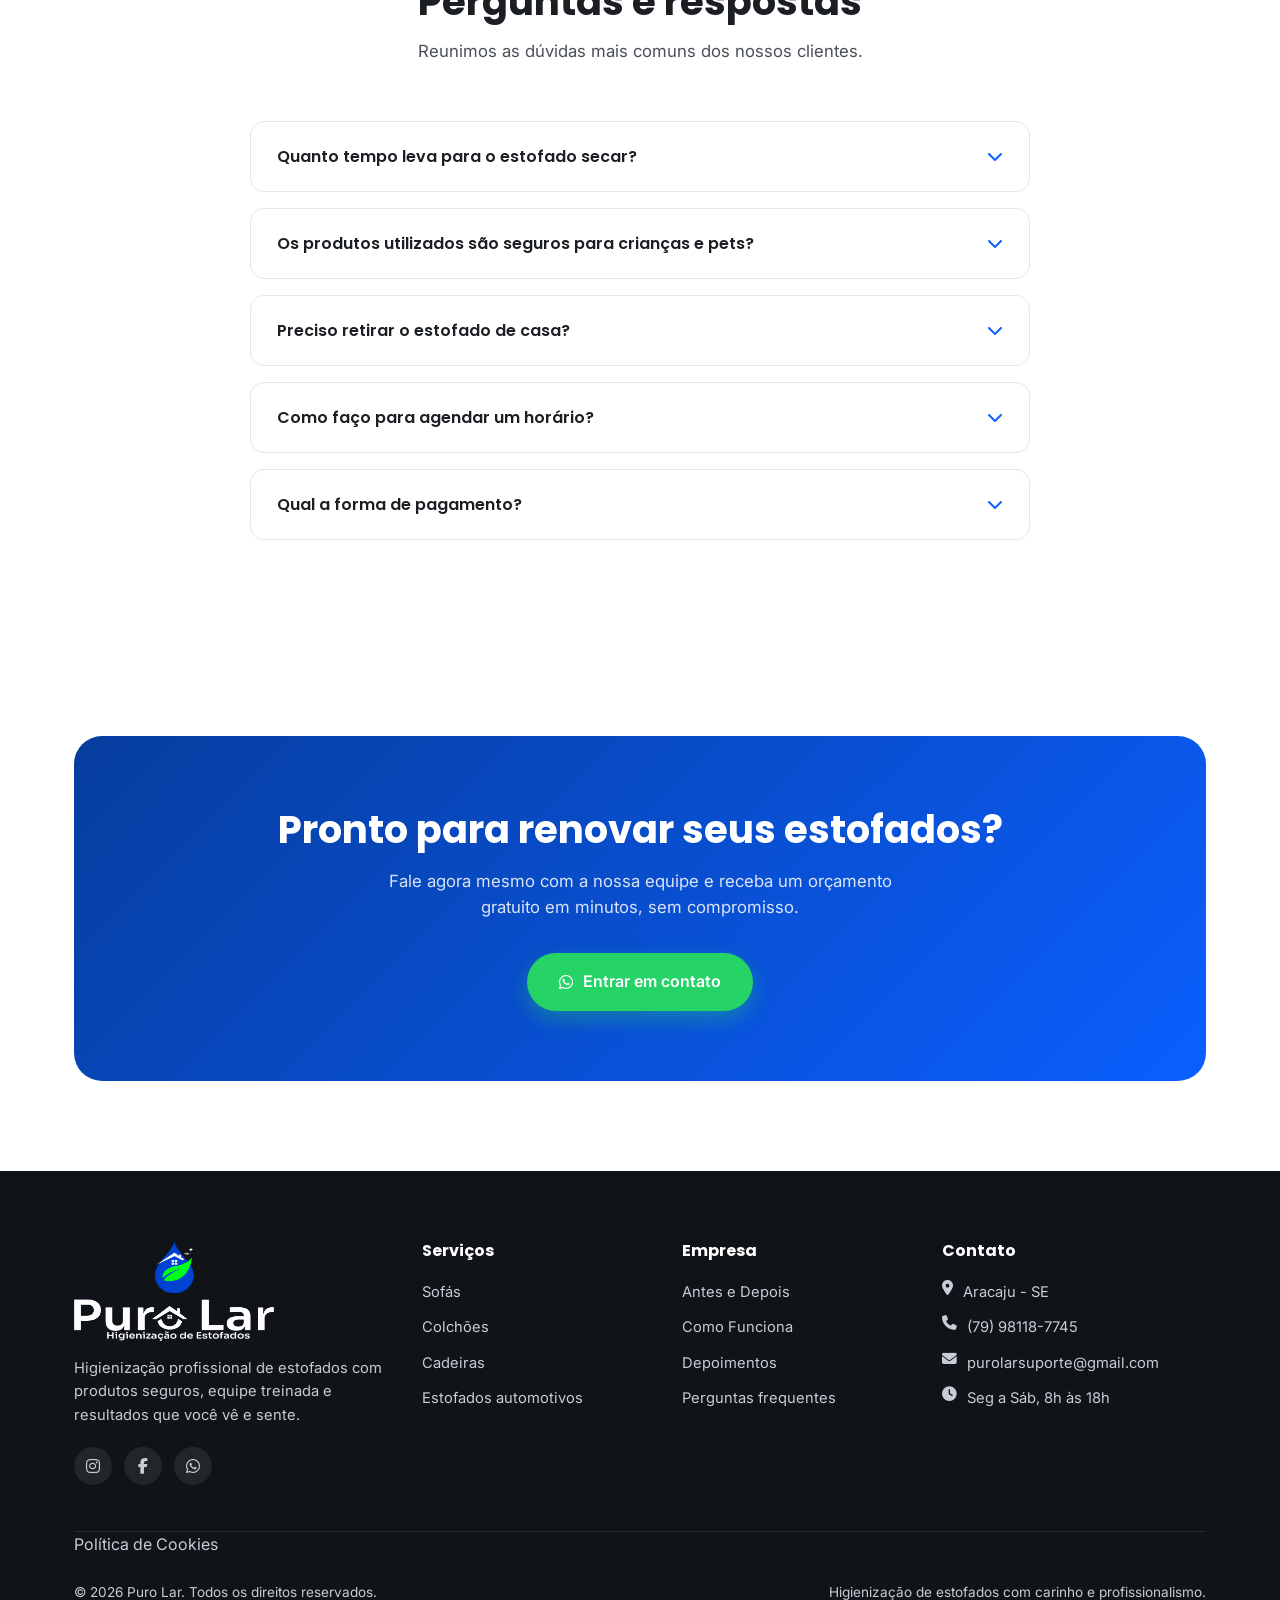
==== commit 733cca93: "inclusao de cookies e mudança na visualização o antes e depois" ====
--- a/index.html
+++ b/index.html
@@ -339,36 +339,6 @@
   margin-left: 2px;
 }
 
-
-/* Texto */
-
-.contador-info {
-  display: flex;
-  flex-direction: column;
-
-  border-left: 1px solid var(--borda);
-  padding-left: 16px;
-}
-
-.contador-info strong {
-  font-family: var(--fonte-titulo);
-  font-size: 0.95rem;
-
-  color: var(--preto-suave);
-
-  line-height: 1.2;
-}
-
-.contador-info small {
-  margin-top: 4px;
-
-  font-size: 0.72rem;
-
-  color: var(--cinza-texto);
-
-  line-height: 1.3;
-}
-
     /* =============================================================
        4. BOTÃO FLUTUANTE DO WHATSAPP
        Fica fixo na tela inteira, em todas as seções.
@@ -393,36 +363,176 @@
       70%  { box-shadow: 0 0 0 18px rgba(37, 211, 102, 0); }
       100% { box-shadow: 0 0 0 0 rgba(37, 211, 102, 0); }
     }
-
-    /* =============================================================
-       5. ANTES E DEPOIS
-    ============================================================= */
-    .antes-depois-grid {
-      display: grid;
-      grid-template-columns: repeat(3, 1fr);
-      gap: 28px;
-    }
-    .comparativo {
-      background: var(--branco);
-      border-radius: var(--raio-padrao);
-      overflow: hidden;
-      box-shadow: var(--sombra-card);
-    }
-    .comparativo-imgs { display: grid; grid-template-columns: 1fr 1fr; }
-    /* Espaços reservados para as fotos de ANTES e DEPOIS.
-       Substitua cada .placeholder-antes-depois por <img src="antes-X.jpg"> etc. */
-    .placeholder-antes-depois {
-      aspect-ratio: 1/1;
-      display: flex; flex-direction: column; align-items: center; justify-content: center;
-      gap: 6px;
-      font-weight: 600;
-      font-size: 0.85rem;
-    }
-    .placeholder-antes { background: #FCE9E9; color: #C0392B; }
-    .placeholder-depois { background: #E8F8EE; color: #1E8449; }
-    .comparativo-legenda { padding: 18px 20px; }
-    .comparativo-legenda h4 { font-size: 1.05rem; margin-bottom: 4px; }
-    .comparativo-legenda p { font-size: 0.9rem; }
+      
+/* 5. COMPARADOR INTERATIVO ANTES E DEPOIS */
+
+#antes-depois {
+  background: #ffffff;
+  color: #ac3017;
+}
+
+#antes-depois .titulo-secao {
+  max-width: 100%;
+  text-align: left;
+  margin: 0 0 28px;
+}
+
+#antes-depois .titulo-secao h2 {
+  color: #90ff42;
+  font-family: Georgia, "Times New Roman", serif;
+  font-size: clamp(2rem, 4.5vw, 3.5rem);
+  letter-spacing: -1px;
+}
+
+#antes-depois .titulo-secao p {
+  color: #000000;
+}
+
+.comparador-abas {
+  display: flex;
+  flex-wrap: wrap;
+  gap: 10px;
+  margin-bottom: 24px;
+}
+
+.aba-comparador {
+  padding: 12px 24px;
+  border: 1px solid #2745cd;
+  border-radius: 999px;
+  background: #2745cd;
+  color: #f3f2f1;
+  font: inherit;
+  cursor: pointer;
+}
+
+.aba-comparador.ativa {
+  background: #90ff42;
+  border-color: #06742f;
+  color: #2745cd;
+}
+
+.comparador {
+  position: relative;
+  width: 100%;
+  height: clamp(320px, 52vw, 650px);
+  overflow: hidden;
+  border-radius: 17px;
+  background: #f6f6f6;
+  isolation: isolate;
+}
+
+.comparador-imagem {
+  position: absolute;
+  inset: 0;
+  width: 100%;
+  height: 100%;
+  object-fit: cover;
+  pointer-events: none;
+  user-select: none;
+}
+
+.comparador-revelacao {
+  position: absolute;
+  inset: 0;
+  z-index: 1;
+  clip-path: inset(0 0 0 50%);
+}
+
+.comparador-etiqueta {
+  position: absolute;
+  top: 18px;
+  z-index: 3;
+  padding: 9px 13px;
+  border-radius: 999px;
+  background: #2745cd;
+  color: white;
+  font-size: 13px;
+  font-weight: 700;
+  pointer-events: none;
+}
+
+.etiqueta-antes { left: 17px; }
+.etiqueta-depois { right: 17px; }
+
+.comparador-divisoria {
+  position: absolute;
+  top: 0;
+  bottom: 0;
+  left: 50%;
+  z-index: 4;
+  width: 2px;
+  background: rgb(239, 235, 235);
+  transform: translateX(-50%);
+  pointer-events: none;
+}
+
+.comparador-controle {
+  position: absolute;
+  top: 50%;
+  left: 50%;
+  width: 50px;
+  height: 50px;
+  border: 0;
+  border-radius: 50%;
+  background: rgb(255, 255, 255);
+  color: #2745cd;
+  font-size: 22px;
+  transform: translate(-50%, -50%);
+  cursor: ew-resize;
+  pointer-events: auto;
+  touch-action: none;
+}
+
+.comparador-faixa {
+  position: absolute;
+  inset: 0;
+  z-index: 5;
+  width: 100%;
+  height: 100%;
+  margin: 0;
+  opacity: 0;
+  cursor: ew-resize;
+  touch-action: pan-y;
+}
+
+.comparador-instrucao {
+  margin-top: 16px;
+  color: #2745cd;
+  font-size: 14px;
+  text-align: center;
+}
+
+@media (max-width: 600px) {
+  #antes-depois {
+    padding: 48px 0;
+  }
+
+  #antes-depois .container {
+    padding: 0 16px;
+  }
+
+  .comparador {
+    height: auto;
+    aspect-ratio: 4 / 5;
+    border-radius: 13px;
+  }
+
+  .aba-comparador {
+    padding: 11px 18px;
+    font-size: 14px;
+  }
+
+  .comparador-etiqueta {
+    top: 12px;
+    padding: 8px 10px;
+    font-size: 11px;
+  }
+
+  .comparador-controle {
+    width: 43px;
+    height: 43px;
+  }
+}
 
     /* =============================================================
        6. CARDS DE SERVIÇOS
@@ -511,7 +621,6 @@
   }
 }
 
-
     /* =============================================================
        8. ESTATÍSTICAS ANIMADAS
     ============================================================= */
@@ -821,6 +930,48 @@
       </div>
     </div>
   </header>
+
+  
+<!-- BANNER DE CONSENTIMENTO DE COOKIES -->
+<div
+  id="cookie-banner"
+  class="cookie-banner"
+  role="dialog"
+  aria-label="Preferências de cookies"
+  aria-describedby="cookie-description"
+  hidden
+>
+  <p id="cookie-description" class="cookie-banner__text">
+    Utilizamos cookies necessários e, com sua autorização,
+    cookies de análise e publicidade para melhorar sua
+    experiência. <a href="politica-de-cookies.html">Saiba mais...</a>
+  </p>
+
+  <div class="cookie-banner__actions">
+    <button
+      type="button"
+      id="cookie-reject"
+      class="cookie-banner__button"
+    >
+      Rejeito
+    </button>
+
+    <button
+      type="button"
+      id="cookie-accept"
+      class="cookie-banner__button"
+    >
+      Aceito
+    </button>
+  </div>
+</div>
+
+<!-- ESTILOS E LÓGICA DO CONSENTIMENTO -->
+<link rel="stylesheet" href="css/cookies.css">
+<script src="js/cookies.js" defer></script>
+</body>
+</html>
+
 
   <!-- =================================================================
        HERO / BANNER PRINCIPAL
@@ -884,52 +1035,71 @@
   <!-- =================================================================
        SEÇÃO ANTES E DEPOIS
   ================================================================== -->
-  <section id="antes-depois">
-    <div class="container">
-      <div class="titulo-secao oculto-scroll">
-        <span class="tag">Resultados reais</span>
-        <h2>Antes e Depois</h2>
-        <p>Veja a transformação que só a higienização profissional da Puro Lar proporciona.</p>
-      </div>
-
-      <div class="antes-depois-grid">
-        <!-- Cada bloco .comparativo é um card de antes/depois. Duplique para adicionar mais. -->
-        <div class="comparativo oculto-scroll">
-          <div class="comparativo-imgs">
-            <!-- Troque por <img src="sofa-antes.jpg"> -->
-            <img src="imagens/sofá.dois.lugares(antes).jpeg" alt="sofa-antes">
-            <img src="imagens/sofá.dois.lugares(depois).jpeg" alt="sofa-depois">
-          </div>
-          <div class="comparativo-legenda">
-            <h4>Sofá de 2 lugares</h4>
-            <p>Sensação de sofá novo que só a Puro Lar realiza.</p>
-          </div>
-        </div>
-
-        <div class="comparativo oculto-scroll">
-          <div class="comparativo-imgs">
-            <img src="imagens/tapete.antes(01).jpeg" alt="tapete-antes">
-            <img src="imagens/tapete.depois(01).jpeg" alt="tapete-depois">
-          </div>
-          <div class="comparativo-legenda">
-            <h4>Tapete</h4>
-            <p>Eliminação de ácaros e manchas.</p>
-          </div>
-        </div>
-
-        <div class="comparativo oculto-scroll">
-          <div class="comparativo-imgs">
-           <img src="imagens/banco_carro_antes.png" alt="sofa_4lugares_antes">
-           <img src="imagens/banco_carro_depois.png" alt="sofa_4lugares_depois">
-          </div>
-          <div class="comparativo-legenda">
-            <h4>Interna de carro</h4>
-            <p>Remoção completa de manchas e revitalização de plástico, carro novo novamente.</p>
-          </div>
-        </div>
-      </div>
+
+<section id="antes-depois">
+  <div class="container">
+    <div class="titulo-secao oculto-scroll">
+      <span class="tag">Resultados reais</span>
+      <h2>Arraste e veja a diferença</h2>
+      <p>Veja a transformação que a higienização profissional da Puro Lar proporciona.</p>
     </div>
-  </section>
+
+    <div class="comparador-abas" role="group" aria-label="Tipo de estofado">
+      <button type="button" class="aba-comparador ativa" data-tipo="sofa" aria-pressed="true">Sofá</button>
+      <button type="button" class="aba-comparador" data-tipo="tapete" aria-pressed="false">Tapete</button>
+      <button type="button" class="aba-comparador" data-tipo="carro" aria-pressed="false">Carro</button>
+    </div>
+
+    <div class="comparador" id="comparador">
+      <img
+        class="comparador-imagem"
+        id="imagem-antes"
+        src="imagens/sofá.dois.lugares(antes).jpeg"
+        alt="Sofá antes da higienização"
+        draggable="false"
+      >
+
+      <div class="comparador-revelacao" id="revelacao">
+        <img
+          class="comparador-imagem"
+          id="imagem-depois"
+          src="imagens/sofá.dois.lugares(depois).jpeg"
+          alt="Sofá depois da higienização"
+          draggable="false"
+        >
+      </div>
+
+      <span class="comparador-etiqueta etiqueta-antes">ANTES</span>
+      <span class="comparador-etiqueta etiqueta-depois">DEPOIS</span>
+
+      <div class="comparador-divisoria" id="divisoria">
+        <button
+          type="button"
+          class="comparador-controle"
+          id="controle-comparador"
+          role="slider"
+          aria-label="Mover divisória da comparação"
+          aria-valuemin="0"
+          aria-valuemax="100"
+          aria-valuenow="50"
+          tabindex="0"
+        >↔</button>
+      </div>
+
+      <input
+        type="range"
+        id="controle-faixa"
+        class="comparador-faixa"
+        min="0"
+        max="100"
+        value="50"
+        aria-label="Comparar antes e depois"
+      >
+    </div>
+
+    <p class="comparador-instrucao">↔ Arraste a divisória para comparar o resultado</p>
+  </div>
+</section>
 
   <!-- =================================================================
        CARDS DE SERVIÇOS
@@ -1276,7 +1446,7 @@
           </ul>
         </div>
       </div>
-
+      <a href="politica-de-cookies.html">Política de Cookies</a>
       <div class="footer-baixo">
         <span>&copy; <span id="anoAtual"></span> Puro Lar. Todos os direitos reservados.</span>
         <span>Higienização de estofados com carinho e profissionalismo.</span>
@@ -1512,6 +1682,124 @@
       }
     });
 
+
+    
+/* COMPARADOR INTERATIVO ANTES E DEPOIS */
+
+const imagensComparador = {
+  sofa: {
+    antes: "imagens/sofá.dois.lugares(antes).jpeg",
+    depois: "imagens/sofá.dois.lugares(depois).jpeg",
+    nome: "Sofá"
+  },
+  tapete: {
+    antes: "imagens/tapete.antes(01).jpeg",
+    depois: "imagens/tapete.depois(01).jpeg",
+    nome: "Tapete"
+  },
+  carro: {
+    antes: "imagens/banco_carro_antes.png",
+    depois: "imagens/banco_carro_depois.png",
+    nome: "Banco do carro"
+  }
+};
+
+const comparador = document.getElementById("comparador");
+
+if (comparador) {
+  const antes = document.getElementById("imagem-antes");
+  const depois = document.getElementById("imagem-depois");
+  const revelacao = document.getElementById("revelacao");
+  const divisoria = document.getElementById("divisoria");
+  const faixa = document.getElementById("controle-faixa");
+  const controle = document.getElementById("controle-comparador");
+  const abas = document.querySelectorAll(".aba-comparador");
+
+  let posicao = 50;
+  let arrastando = false;
+
+  function atualizarPosicao(valor) {
+    posicao = Math.max(0, Math.min(100, Number(valor)));
+
+    revelacao.style.clipPath =
+      `inset(0 0 0 ${posicao}%)`;
+
+    divisoria.style.left = `${posicao}%`;
+    faixa.value = posicao;
+    controle.setAttribute("aria-valuenow", posicao);
+    controle.setAttribute(
+      "aria-valuetext",
+      `${posicao}% antes e ${100 - posicao}% depois`
+    );
+  }
+
+  function moverPara(event) {
+    const rect = comparador.getBoundingClientRect();
+    const valor =
+      ((event.clientX - rect.left) / rect.width) * 100;
+
+    atualizarPosicao(valor);
+  }
+
+  abas.forEach((aba) => {
+    aba.addEventListener("click", () => {
+      const dados = imagensComparador[aba.dataset.tipo];
+      if (!dados) return;
+
+      abas.forEach((item) => {
+        const ativa = item === aba;
+        item.classList.toggle("ativa", ativa);
+        item.setAttribute("aria-pressed", String(ativa));
+      });
+
+      antes.src = dados.antes;
+      depois.src = dados.depois;
+      antes.alt = `${dados.nome} antes da higienização`;
+      depois.alt = `${dados.nome} depois da higienização`;
+
+      atualizarPosicao(50);
+    });
+  });
+
+  faixa.addEventListener("input", () => {
+    atualizarPosicao(faixa.value);
+  });
+
+  controle.addEventListener("pointerdown", (event) => {
+    arrastando = true;
+    controle.setPointerCapture(event.pointerId);
+    moverPara(event);
+    event.preventDefault();
+  });
+
+  controle.addEventListener("pointermove", (event) => {
+    if (arrastando) moverPara(event);
+  });
+
+  function pararArraste() {
+    arrastando = false;
+  }
+
+  controle.addEventListener("pointerup", pararArraste);
+  controle.addEventListener("pointercancel", pararArraste);
+
+  controle.addEventListener("keydown", (event) => {
+    if (event.key === "ArrowLeft") {
+      event.preventDefault();
+      atualizarPosicao(posicao - 2);
+    }
+
+    if (event.key === "ArrowRight") {
+      event.preventDefault();
+      atualizarPosicao(posicao + 2);
+    }
+
+    if (event.key === "Home") atualizarPosicao(0);
+    if (event.key === "End") atualizarPosicao(100);
+  });
+
+  atualizarPosicao(50);
+}
     
     /*CODIGO PARA OS CARDS ESPECIFICO PARA CADA ORÇAMENTO UMA MENSAGEM PRONTA*/
     
@@ -1531,11 +1819,7 @@
     const url = `https://wa.me/${numero}?text=${encodeURIComponent(mensagens[servico])}`;
 
     window.open(url, "_blank");
-
-  
-}
-
-
+  }
   </script>
 </body>
-</html>
+</html>
--- a/css/cookies.css
+++ b/css/cookies.css
@@ -0,0 +1,114 @@
+
+/* BANNER DE COOKIES - PURO LAR */
+
+.cookie-banner[hidden] {
+  display: none !important;
+}
+
+.cookie-banner {
+  position: fixed;
+  z-index: 9999;
+  left: 50%;
+  bottom: 20px;
+  transform: translateX(-50%);
+
+  width: min(720px, calc(100% - 32px));
+  box-sizing: border-box;
+
+  display: flex;
+  align-items: center;
+  justify-content: space-between;
+  gap: 20px;
+
+  padding: 16px 18px;
+  background: #ffffff;
+  color: #222222;
+
+  border: 1px solid #e8e8e8;
+  border-radius: 12px;
+  box-shadow: 0 6px 28px rgba(0, 0, 0, 0.13);
+
+  font-family: inherit;
+}
+
+.cookie-banner__text {
+  margin: 0;
+  font-size: 13px;
+  line-height: 1.55;
+  flex: 1;
+}
+
+.cookie-banner__text a {
+  color: #1769d2;
+  font-weight: 600;
+  text-decoration: underline;
+  text-underline-offset: 2px;
+}
+
+.cookie-banner__text a:hover {
+  color: #0d4fa8;
+}
+
+.cookie-banner__actions {
+  display: flex;
+  align-items: center;
+  gap: 8px;
+  flex-shrink: 0;
+}
+
+.cookie-banner__button {
+  min-width: 84px;
+  min-height: 38px;
+  padding: 9px 14px;
+
+  border: 1px solid #1769d2;
+  border-radius: 7px;
+
+  background: #1769d2;
+  color: #ffffff;
+
+  font: inherit;
+  font-size: 13px;
+  font-weight: 600;
+
+  cursor: pointer;
+  transition: background-color 0.2s ease;
+}
+
+.cookie-banner__button:hover {
+  background: #0d4fa8;
+  border-color: #0d4fa8;
+}
+
+.cookie-banner__button:focus-visible,
+.cookie-banner__text a:focus-visible {
+  outline: 2px solid #1769d2;
+  outline-offset: 3px;
+}
+
+/* ADAPTAÇÃO PARA CELULARES */
+
+@media (max-width: 600px) {
+  .cookie-banner {
+    bottom: 12px;
+    width: calc(100% - 24px);
+    padding: 14px;
+    gap: 12px;
+    flex-direction: column;
+    align-items: stretch;
+  }
+
+  .cookie-banner__text {
+    font-size: 12px;
+  }
+
+  .cookie-banner__actions {
+    display: flex;
+    width: 100%;
+  }
+
+  .cookie-banner__button {
+    flex: 1;
+    min-height: 40px;
+  }
+}
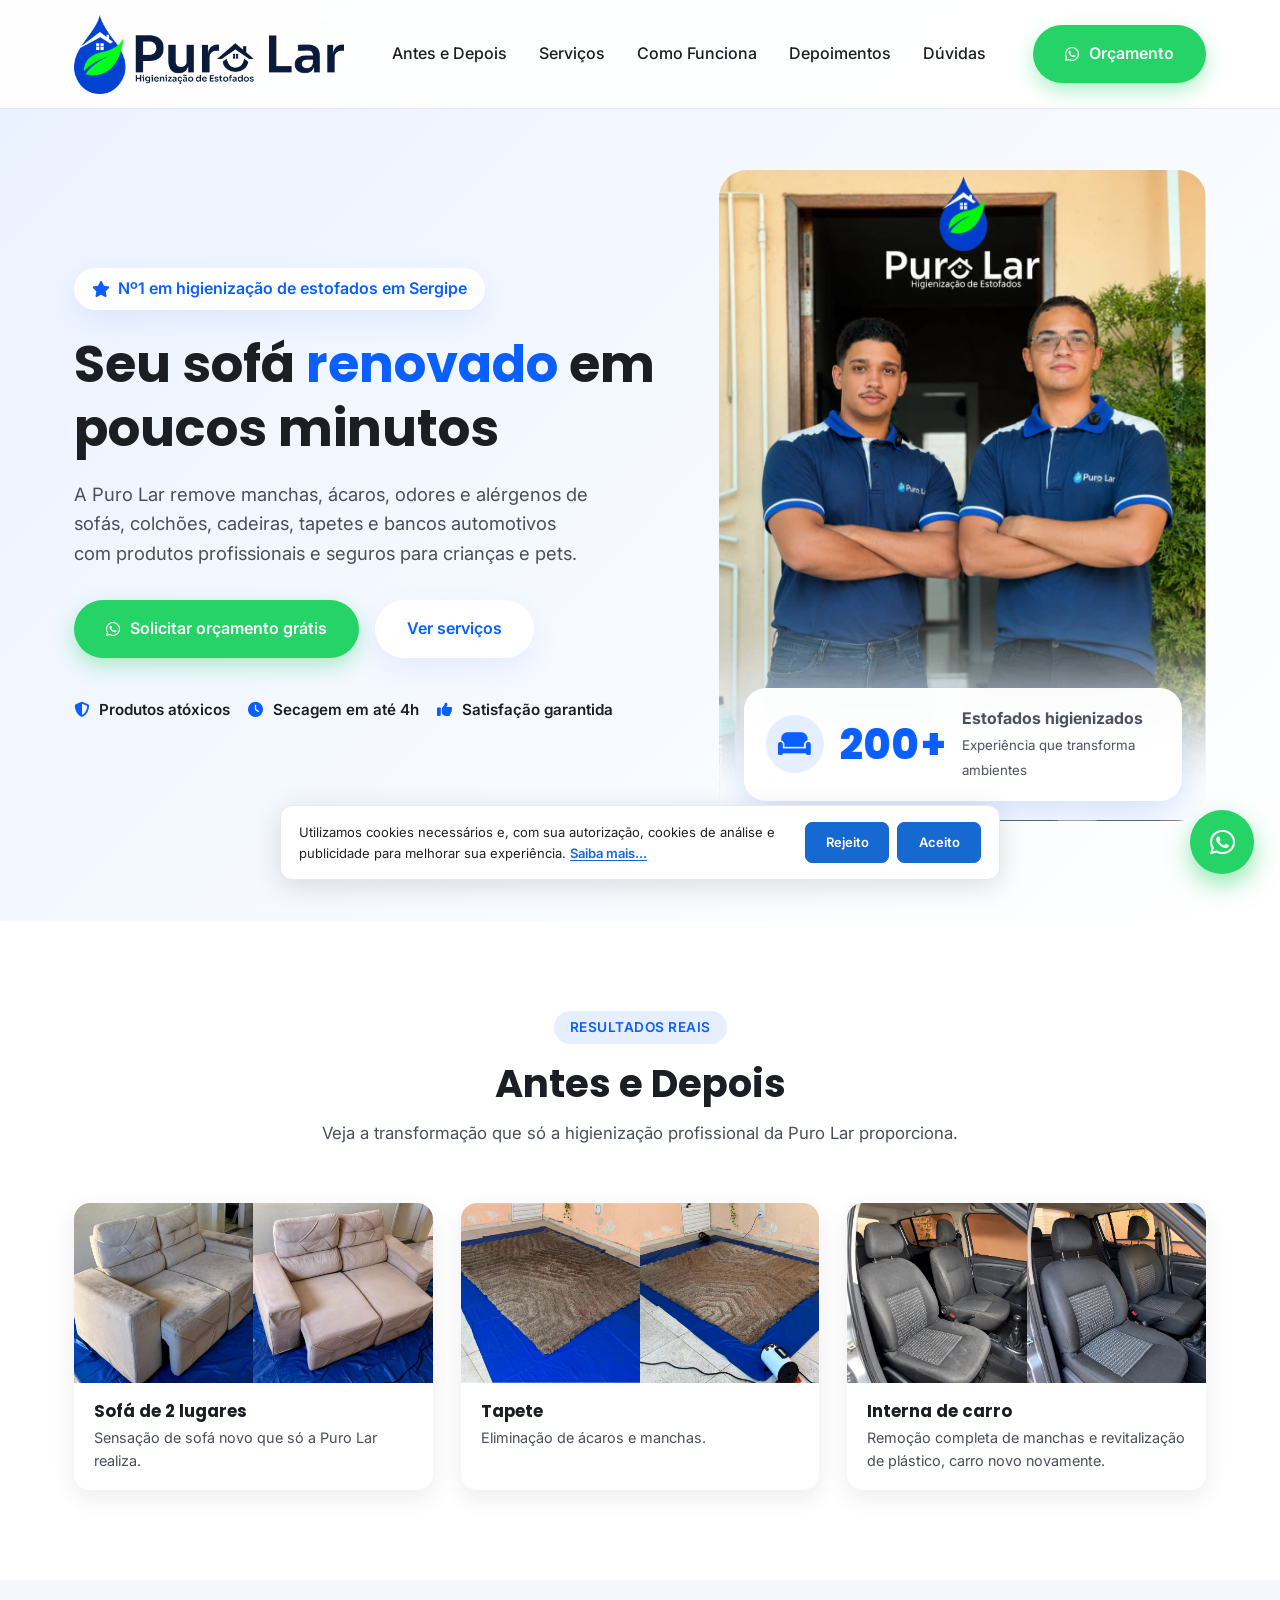
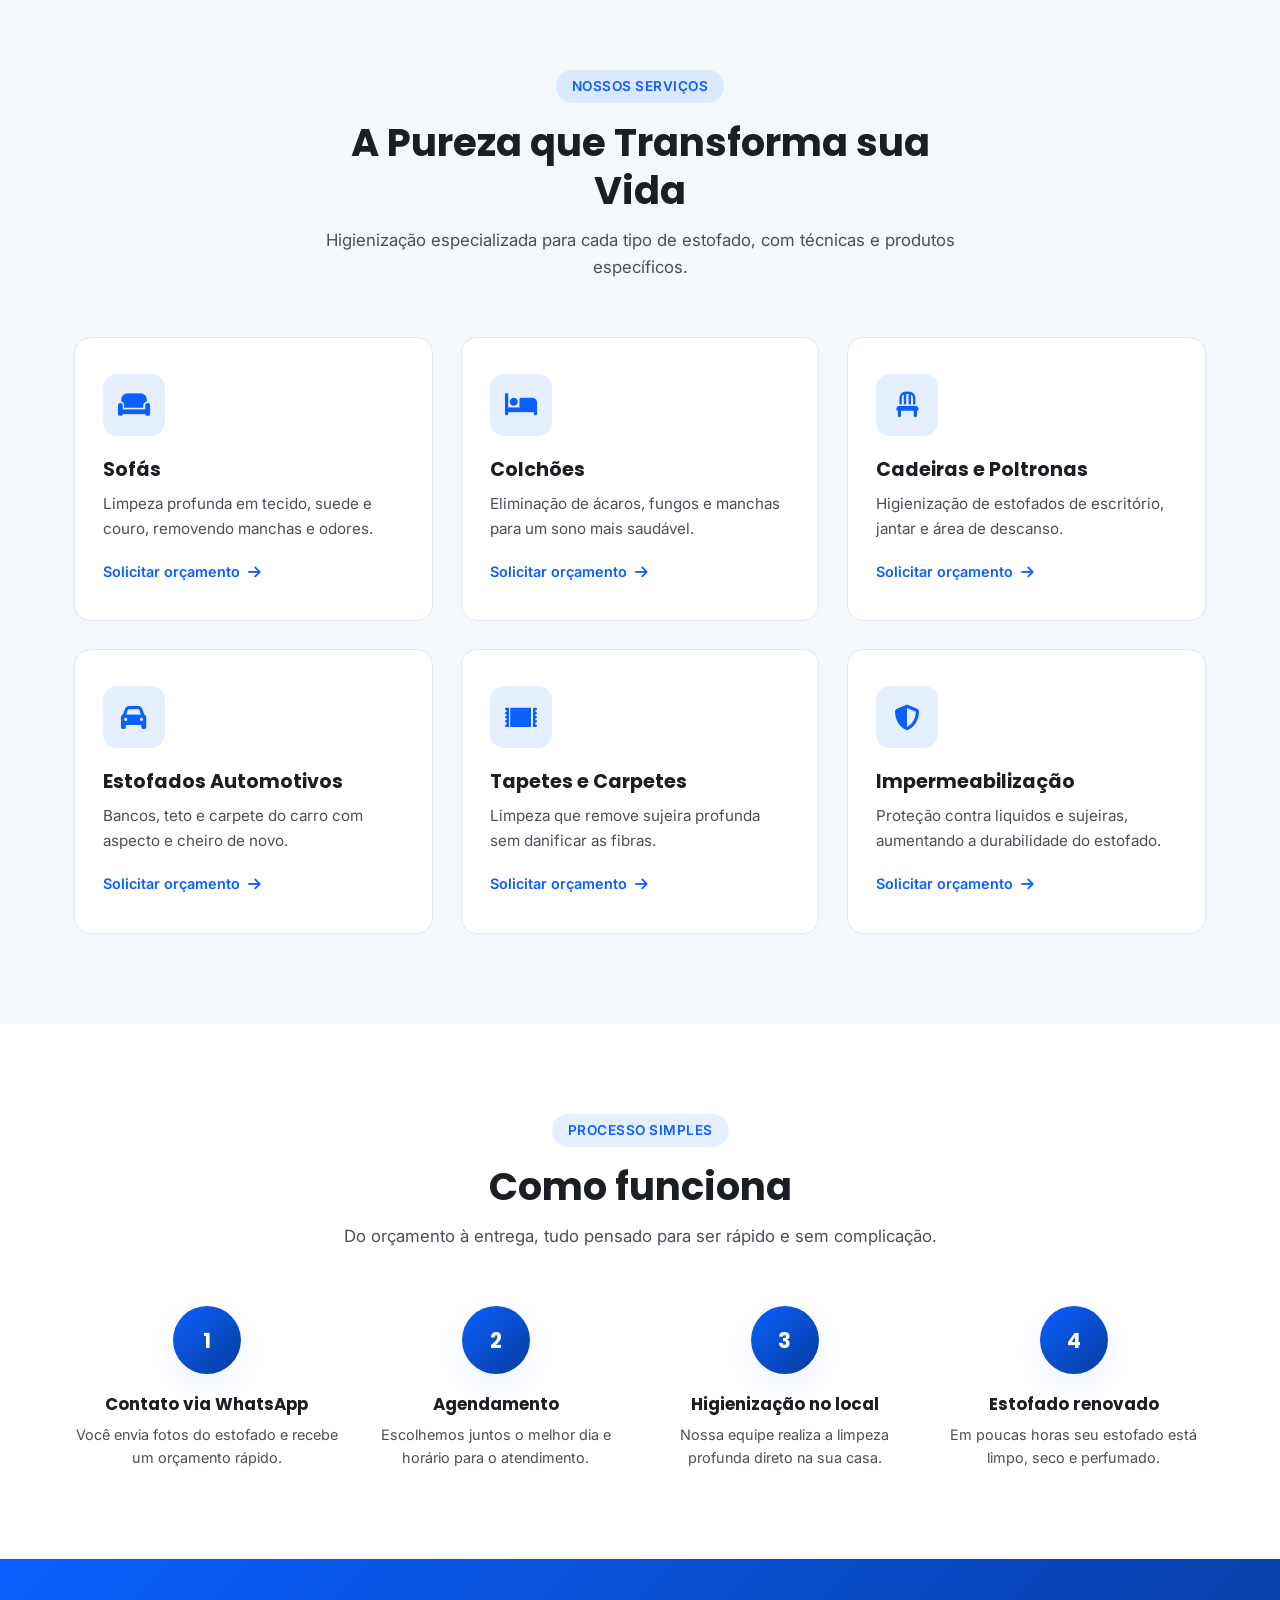
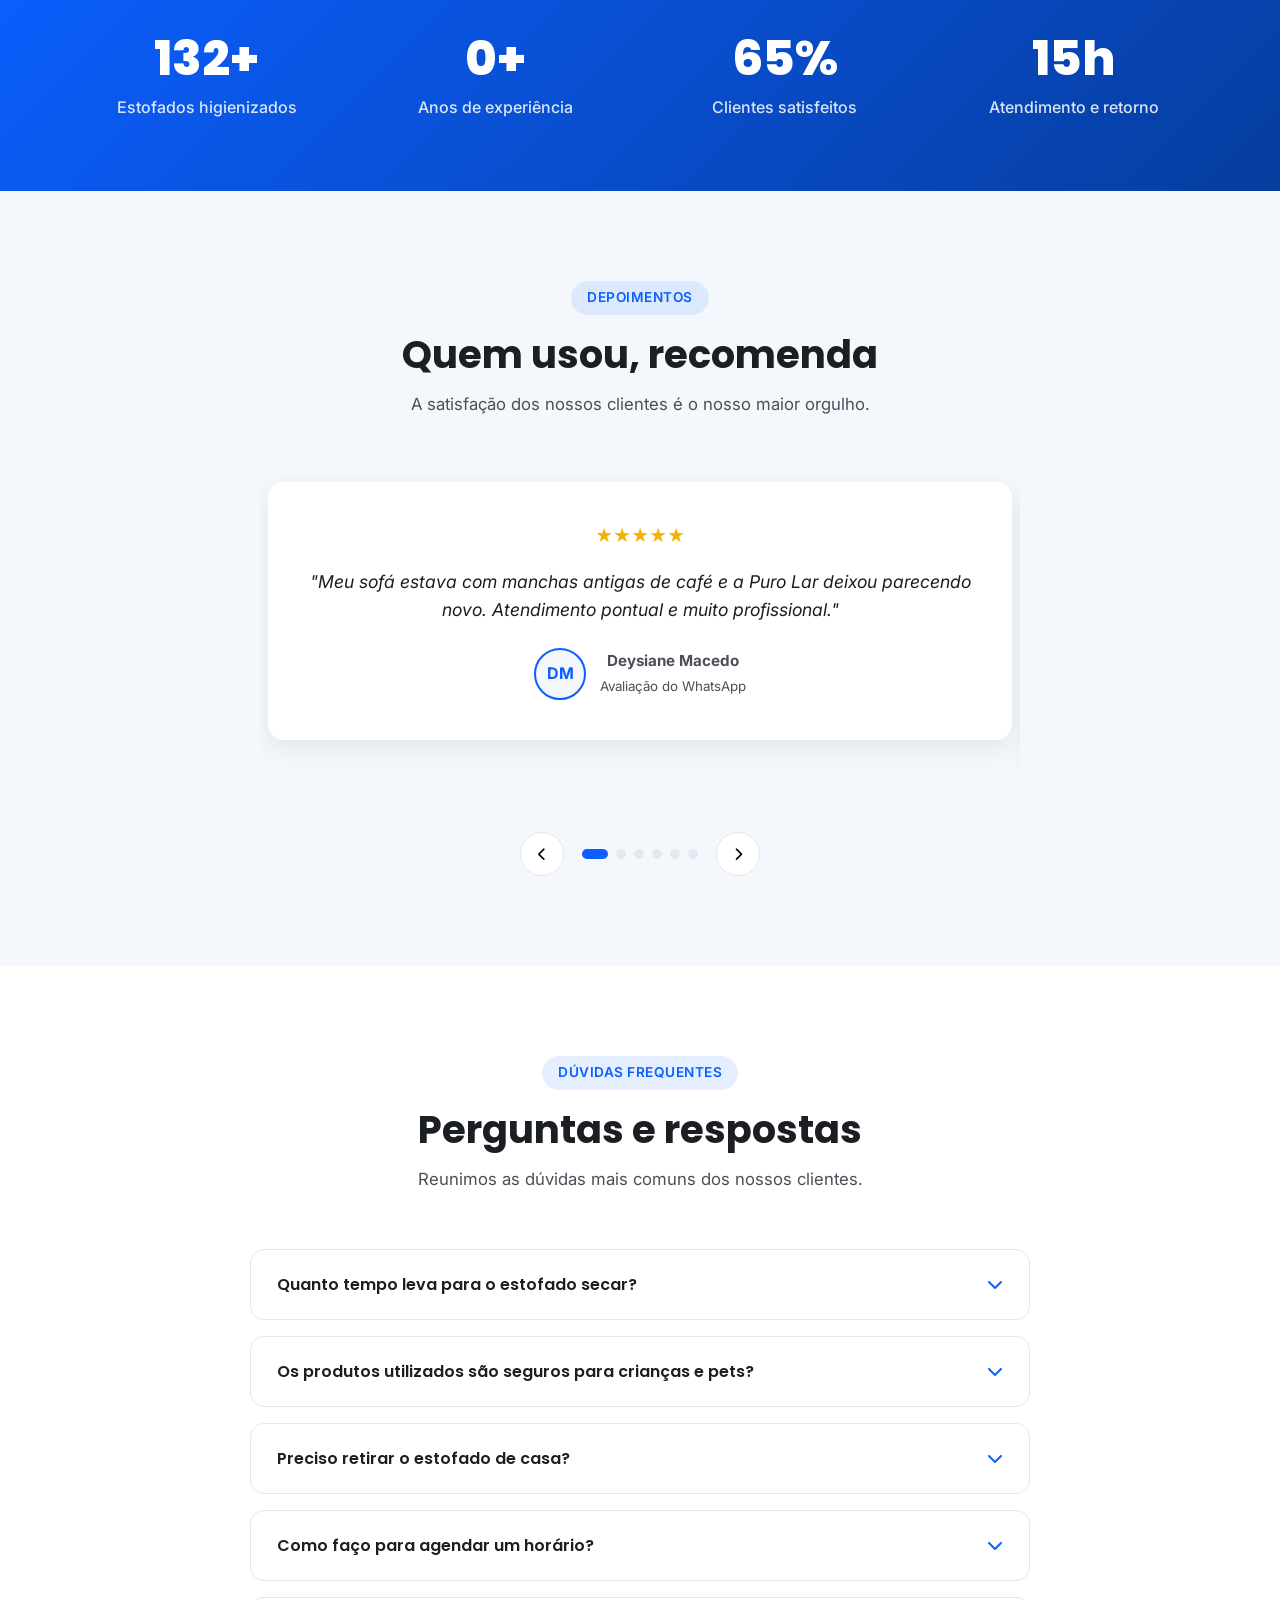
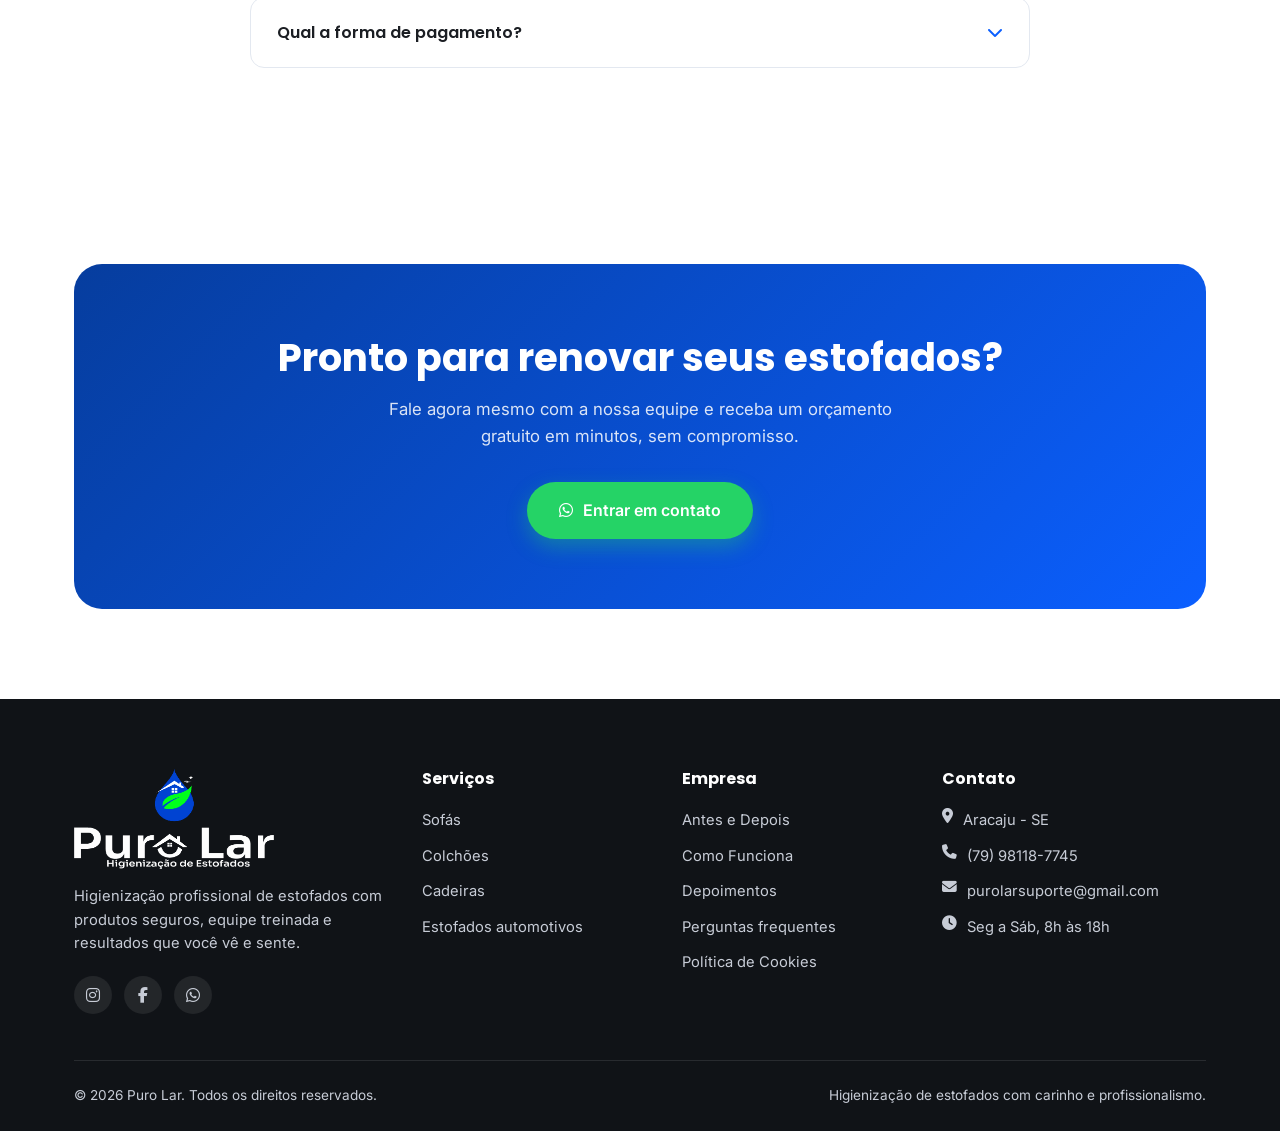
==== commit 202ab2e5: "adicao das msg dos botoes de zap, mudanca na sessao antes e depois e adicao de mais comentarios" ====
--- a/index.html
+++ b/index.html
@@ -366,171 +366,331 @@
       
 /* 5. COMPARADOR INTERATIVO ANTES E DEPOIS */
 
-#antes-depois {
-  background: #ffffff;
-  color: #ac3017;
-}
-
-#antes-depois .titulo-secao {
-  max-width: 100%;
-  text-align: left;
-  margin: 0 0 28px;
-}
-
-#antes-depois .titulo-secao h2 {
-  color: #90ff42;
-  font-family: Georgia, "Times New Roman", serif;
-  font-size: clamp(2rem, 4.5vw, 3.5rem);
-  letter-spacing: -1px;
-}
-
-#antes-depois .titulo-secao p {
-  color: #000000;
-}
-
-.comparador-abas {
+/* SEÇÃO ANTES E DEPOIS */
+.antes-depois-grid {
+  display: grid;
+  grid-template-columns: repeat(3, minmax(0, 1fr));
+  gap: 28px;
+}
+
+.comparativo {
+  background: var(--branco);
+  border-radius: var(--raio-padrao);
+  overflow: hidden;
+  box-shadow: var(--sombra-card);
+}
+
+.comparativo-imgs {
+  display: grid;
+  grid-template-columns: repeat(2, minmax(0, 1fr));
+  overflow: hidden;
+}
+
+.comparativo-imgs img {
+  display: block;
+  width: 100%;
+  aspect-ratio: 1 / 1;
+  object-fit: cover;
+  cursor: zoom-in;
+  transition: filter 0.25s ease, transform 0.3s ease;
+}
+
+/* Efeito ao passar o mouse */
+@media (hover: hover) and (pointer: fine) {
+  .comparativo-imgs img:hover {
+    filter: brightness(0.82);
+  }
+
+  .comparativo-imgs img:hover {
+    /* O cursor nativo será substituído pelo indicador visual abaixo */
+    cursor: zoom-in;
+  }
+}
+
+.comparativo-imgs img:focus-visible {
+  outline: 3px solid #258653;
+  outline-offset: -3px;
+}
+
+.comparativo-legenda {
+  padding: 18px 20px;
+}
+
+.comparativo-legenda h4 {
+  font-size: 1.05rem;
+  margin-bottom: 4px;
+}
+
+.comparativo-legenda p {
+  font-size: 0.9rem;
+}
+
+/* JANELA DE AMPLIAÇÃO */
+.lightbox {
+  position: fixed;
+  inset: 0;
+  z-index: 99999;
   display: flex;
-  flex-wrap: wrap;
-  gap: 10px;
-  margin-bottom: 24px;
-}
-
-.aba-comparador {
-  padding: 12px 24px;
-  border: 1px solid #2745cd;
-  border-radius: 999px;
-  background: #2745cd;
-  color: #f3f2f1;
-  font: inherit;
+  align-items: center;
+  justify-content: center;
+  padding: 24px;
+  background: rgba(15, 23, 32, 0.48);
+  backdrop-filter: blur(10px);
+  -webkit-backdrop-filter: blur(10px);
+  opacity: 0;
+  visibility: hidden;
+  pointer-events: none;
+  transition: opacity 0.25s ease, visibility 0.25s ease;
+}
+
+.lightbox.ativo {
+  opacity: 1;
+  visibility: visible;
+  pointer-events: auto;
+}
+
+.lightbox-conteudo {
+  position: relative;
+  display: flex;
+  flex-direction: column;
+  align-items: center;
+  gap: 16px;
+  width: min(1100px, 94vw);
+  max-height: 92vh;
+  padding: 58px 76px 26px;
+  background: rgba(255, 255, 255, 0.97);
+  border: 1px solid rgba(255, 255, 255, 0.8);
+  border-radius: 18px;
+  box-shadow: 0 25px 80px rgba(0, 0, 0, 0.3);
+  transform: scale(0.96) translateY(10px);
+  transition: transform 0.25s ease;
+}
+
+.lightbox.ativo .lightbox-conteudo {
+  transform: scale(1) translateY(0);
+}
+
+.lightbox-imagem {
+  display: block;
+  width: 100%;
+  height: auto;
+  max-height: 70vh;
+  object-fit: contain;
+  border-radius: 8px;
+  user-select: none;
+  -webkit-user-drag: none;
+}
+
+.lightbox-legenda {
+  margin: 0;
+  color: #263238;
+  font-size: 1rem;
+  font-weight: 600;
+  text-align: center;
+}
+
+.lightbox-etapa {
+  display: inline-block;
+  padding: 6px 12px;
+  border-radius: 20px;
+  font-size: 0.78rem;
+  font-weight: 700;
+  letter-spacing: 0.06em;
+}
+
+.lightbox-etapa.antes {
+  background: #fce9e9;
+  color: #b83232;
+}
+
+.lightbox-etapa.depois {
+  background: #e8f8ee;
+  color: #1e8449;
+}
+
+.lightbox-fechar,
+.lightbox-anterior,
+.lightbox-proxima {
+  position: absolute;
+  z-index: 2;
+  display: flex;
+  align-items: center;
+  justify-content: center;
+  width: 46px;
+  height: 46px;
+  padding: 0;
+  border: 1px solid #e5e7eb;
+  border-radius: 50%;
+  background: #fff;
+  color: #263238;
+  box-shadow: 0 3px 12px rgba(0, 0, 0, 0.12);
   cursor: pointer;
-}
-
-.aba-comparador.ativa {
-  background: #90ff42;
-  border-color: #06742f;
-  color: #2745cd;
-}
-
-.comparador {
+  transition: background 0.2s ease, transform 0.2s ease;
+}
+
+.lightbox-fechar:hover,
+.lightbox-anterior:hover,
+.lightbox-proxima:hover {
+  background: #edf5f1;
+}
+
+.lightbox-fechar {
+  top: 12px;
+  right: 12px;
+  font-size: 30px;
+  line-height: 1;
+}
+
+.lightbox-anterior,
+.lightbox-proxima {
+  top: 50%;
+  transform: translateY(-50%);
+  font-size: 34px;
+}
+
+.lightbox-anterior:hover,
+.lightbox-proxima:hover {
+  transform: translateY(-50%) scale(1.06);
+}
+
+.lightbox-anterior {
+  left: 12px;
+}
+
+.lightbox-proxima {
+  right: 12px;
+}
+
+.lightbox-fechar:focus-visible,
+.lightbox-anterior:focus-visible,
+.lightbox-proxima:focus-visible {
+  outline: 3px solid #258653;
+  outline-offset: 3px;
+}
+
+.lightbox[aria-hidden="true"] {
+  display: flex;
+}
+
+@media (max-width: 900px) {
+  .antes-depois-grid {
+    grid-template-columns: repeat(2, minmax(0, 1fr));
+    gap: 20px;
+  }
+}
+
+@media (max-width: 600px) {
+  .antes-depois-grid {
+    grid-template-columns: 1fr;
+    gap: 22px;
+  }
+
+  .lightbox {
+    padding: 12px;
+  }
+
+  .lightbox-conteudo {
+    width: 100%;
+    max-height: 90vh;
+    padding: 56px 38px 20px;
+    gap: 12px;
+    border-radius: 14px;
+  }
+
+  .lightbox-imagem {
+    max-height: 65vh;
+  }
+
+  .lightbox-fechar {
+    width: 40px;
+    height: 40px;
+    top: 8px;
+    right: 8px;
+  }
+
+  .lightbox-anterior,
+  .lightbox-proxima {
+    width: 34px;
+    height: 42px;
+    background: rgba(255, 255, 255, 0.96);
+  }
+
+  .lightbox-anterior {
+    left: 2px;
+  }
+
+  .lightbox-proxima {
+    right: 2px;
+  }
+
+  .lightbox-legenda {
+    font-size: 0.9rem;
+  }
+}
+
+@media (prefers-reduced-motion: reduce) {
+  .lightbox,
+  .lightbox-conteudo,
+  .comparativo-imgs img,
+  .lightbox-fechar,
+  .lightbox-anterior,
+  .lightbox-proxima {
+    transition: none;
+  }
+}
+
+/* Área clicável e indicador da lupa- PARTE DO ANTES E DEPOIS */
+.comparativo-imagem-wrap {
   position: relative;
+  display: block;
+  min-width: 0;
+  overflow: hidden;
+  cursor: zoom-in;
+}
+
+.comparativo-imagem-wrap img {
   width: 100%;
-  height: clamp(320px, 52vw, 650px);
-  overflow: hidden;
-  border-radius: 17px;
-  background: #f6f6f6;
-  isolation: isolate;
-}
-
-.comparador-imagem {
+  height: auto;
+}
+
+.zoom-indicador {
   position: absolute;
   inset: 0;
-  width: 100%;
-  height: 100%;
-  object-fit: cover;
+  display: flex;
+  align-items: center;
+  justify-content: center;
+  background: rgba(0, 0, 0, 0);
+  color: white;
+  opacity: 0;
   pointer-events: none;
-  user-select: none;
-}
-
-.comparador-revelacao {
-  position: absolute;
-  inset: 0;
-  z-index: 1;
-  clip-path: inset(0 0 0 50%);
-}
-
-.comparador-etiqueta {
-  position: absolute;
-  top: 18px;
-  z-index: 3;
-  padding: 9px 13px;
-  border-radius: 999px;
-  background: #2745cd;
-  color: white;
-  font-size: 13px;
-  font-weight: 700;
-  pointer-events: none;
-}
-
-.etiqueta-antes { left: 17px; }
-.etiqueta-depois { right: 17px; }
-
-.comparador-divisoria {
-  position: absolute;
-  top: 0;
-  bottom: 0;
-  left: 50%;
-  z-index: 4;
-  width: 2px;
-  background: rgb(239, 235, 235);
-  transform: translateX(-50%);
-  pointer-events: none;
-}
-
-.comparador-controle {
-  position: absolute;
-  top: 50%;
-  left: 50%;
-  width: 50px;
-  height: 50px;
-  border: 0;
-  border-radius: 50%;
-  background: rgb(255, 255, 255);
-  color: #2745cd;
-  font-size: 22px;
-  transform: translate(-50%, -50%);
-  cursor: ew-resize;
-  pointer-events: auto;
-  touch-action: none;
-}
-
-.comparador-faixa {
-  position: absolute;
-  inset: 0;
-  z-index: 5;
-  width: 100%;
-  height: 100%;
-  margin: 0;
-  opacity: 0;
-  cursor: ew-resize;
-  touch-action: pan-y;
-}
-
-.comparador-instrucao {
-  margin-top: 16px;
-  color: #2745cd;
-  font-size: 14px;
-  text-align: center;
-}
-
-@media (max-width: 600px) {
-  #antes-depois {
-    padding: 48px 0;
-  }
-
-  #antes-depois .container {
-    padding: 0 16px;
-  }
-
-  .comparador {
-    height: auto;
-    aspect-ratio: 4 / 5;
-    border-radius: 13px;
-  }
-
-  .aba-comparador {
-    padding: 11px 18px;
-    font-size: 14px;
-  }
-
-  .comparador-etiqueta {
-    top: 12px;
-    padding: 8px 10px;
-    font-size: 11px;
-  }
-
-  .comparador-controle {
-    width: 43px;
-    height: 43px;
+  transition: opacity 0.2s ease, background 0.2s ease;
+}
+
+
+.zoom-lupa {
+  display: none !important;
+}
+
+
+@media (hover: hover) and (pointer: fine) {
+  .comparativo-imagem-wrap:hover .zoom-indicador {
+    opacity: 1;
+    background: rgba(0, 0, 0, 0.15);
+  }
+}
+
+@media (hover: none) {
+  .zoom-indicador {
+    opacity: 1;
+    align-items: flex-end;
+    justify-content: flex-end;
+    padding: 8px;
+  }
+
+  .zoom-lupa {
+    width: 32px;
+    height: 32px;
+    font-size: 22px;
   }
 }
 
@@ -897,7 +1057,6 @@
   </style>
 </head>
 <body>
-
   <!-- =================================================================
        CABEÇALHO / NAVEGAÇÃO
        Espaço reservado para a LOGO dentro de .logo
@@ -921,7 +1080,7 @@
       </nav>
 
       <div class="header-cta">
-        <a href="https://wa.me/5579981187745" target="_blank" class="btn btn-whatsapp">
+        <a href="https://wa.me/5579981187745?text=Olá! Conheci a Puro Lar pelo site e gostaria de solicitar um orçamento para higienização de estofados. Poderiam me passar mais informações sobre os serviços e valores?" target="_blank" class="btn btn-whatsapp">
           <i class="fa-brands fa-whatsapp"></i> Orçamento
         </a>
         <button class="btn-menu-mobile" id="btnMenuMobile" aria-label="Abrir menu">
@@ -984,7 +1143,7 @@
         <h1>Seu sofá <em>renovado</em> em poucos minutos</h1>
         <p>A Puro Lar remove manchas, ácaros, odores e alérgenos de sofás, colchões, cadeiras, tapetes e bancos automotivos com produtos profissionais e seguros para crianças e pets.</p>
         <div class="hero-botoes">
-          <a href="https://wa.me/5579981187745" target="_blank" class="btn btn-whatsapp">
+          <a href="https://wa.me/5579981187745?text=Olá! Conheci a Puro Lar pelo site e gostaria de solicitar um orçamento para higienização de estofados. Poderiam me passar mais informações sobre os serviços e valores?" target="_blank" class="btn btn-whatsapp">
             <i class="fa-brands fa-whatsapp"></i> Solicitar orçamento grátis
           </a>
           <a href="#servicos" class="btn" style="background:var(--branco); color:var(--azul-principal); box-shadow:var(--sombra-suave);">
@@ -1028,78 +1187,93 @@
   <!-- =================================================================
        BOTÃO FLUTUANTE DO WHATSAPP (fixo em todas as páginas)
   ================================================================== -->
-  <a href="https://wa.me/5579981187745" target="_blank" class="whatsapp-flutuante" aria-label="Falar no WhatsApp">
+  <a href="https://wa.me/5579981187745?text=Olá! Conheci a Puro Lar pelo site e gostaria de solicitar um orçamento para higienização de estofados. Poderiam me passar mais informações sobre os serviços e valores?" target="_blank" class="whatsapp-flutuante" aria-label="Falar no WhatsApp">
     <i class="fa-brands fa-whatsapp"></i>
   </a>
 
   <!-- =================================================================
        SEÇÃO ANTES E DEPOIS
   ================================================================== -->
-
-<section id="antes-depois">
-  <div class="container">
-    <div class="titulo-secao oculto-scroll">
-      <span class="tag">Resultados reais</span>
-      <h2>Arraste e veja a diferença</h2>
-      <p>Veja a transformação que a higienização profissional da Puro Lar proporciona.</p>
+  <section id="antes-depois">
+    <div class="container">
+      <div class="titulo-secao oculto-scroll">
+        <span class="tag">Resultados reais</span>
+        <h2>Antes e Depois</h2>
+        <p>Veja a transformação que só a higienização profissional da Puro Lar proporciona.</p>
+      </div>
+
+      <div class="antes-depois-grid">
+        <!-- Cada bloco .comparativo é um card de antes/depois. Duplique para adicionar mais. -->
+        <div class="comparativo oculto-scroll">
+          <div class="comparativo-imgs">
+            <!-- Troque por <img src="sofa-antes.jpg"> -->
+            <img src="imagens/sofá.dois.lugares(antes).jpeg" alt="sofa-antes">
+            <img src="imagens/sofá.dois.lugares(depois).jpeg" alt="sofa-depois">
+          </div>
+          <div class="comparativo-legenda">
+            <h4>Sofá de 2 lugares</h4>
+            <p>Sensação de sofá novo que só a Puro Lar realiza.</p>
+          </div>
+        </div>
+
+        <div class="comparativo oculto-scroll">
+          <div class="comparativo-imgs">
+            <img src="imagens/tapete.antes(01).jpeg" alt="tapete-antes">
+            <img src="imagens/tapete.depois(01).jpeg" alt="tapete-depois">
+          </div>
+          <div class="comparativo-legenda">
+            <h4>Tapete</h4>
+            <p>Eliminação de ácaros e manchas.</p>
+          </div>
+        </div>
+
+        <div class="comparativo oculto-scroll">
+          <div class="comparativo-imgs">
+           <img src="imagens/banco_carro_antes.png" alt="sofa_4lugares_antes">
+           <img src="imagens/banco_carro_depois.png" alt="sofa_4lugares_depois">
+          </div>
+          <div class="comparativo-legenda">
+            <h4>Interna de carro</h4>
+            <p>Remoção completa de manchas e revitalização de plástico, carro novo novamente.</p>
+          </div>
+        </div>
+      </div>
     </div>
-
-    <div class="comparador-abas" role="group" aria-label="Tipo de estofado">
-      <button type="button" class="aba-comparador ativa" data-tipo="sofa" aria-pressed="true">Sofá</button>
-      <button type="button" class="aba-comparador" data-tipo="tapete" aria-pressed="false">Tapete</button>
-      <button type="button" class="aba-comparador" data-tipo="carro" aria-pressed="false">Carro</button>
-    </div>
-
-    <div class="comparador" id="comparador">
-      <img
-        class="comparador-imagem"
-        id="imagem-antes"
-        src="imagens/sofá.dois.lugares(antes).jpeg"
-        alt="Sofá antes da higienização"
-        draggable="false"
-      >
-
-      <div class="comparador-revelacao" id="revelacao">
-        <img
-          class="comparador-imagem"
-          id="imagem-depois"
-          src="imagens/sofá.dois.lugares(depois).jpeg"
-          alt="Sofá depois da higienização"
-          draggable="false"
-        >
-      </div>
-
-      <span class="comparador-etiqueta etiqueta-antes">ANTES</span>
-      <span class="comparador-etiqueta etiqueta-depois">DEPOIS</span>
-
-      <div class="comparador-divisoria" id="divisoria">
-        <button
-          type="button"
-          class="comparador-controle"
-          id="controle-comparador"
-          role="slider"
-          aria-label="Mover divisória da comparação"
-          aria-valuemin="0"
-          aria-valuemax="100"
-          aria-valuenow="50"
-          tabindex="0"
-        >↔</button>
-      </div>
-
-      <input
-        type="range"
-        id="controle-faixa"
-        class="comparador-faixa"
-        min="0"
-        max="100"
-        value="50"
-        aria-label="Comparar antes e depois"
-      >
-    </div>
-
-    <p class="comparador-instrucao">↔ Arraste a divisória para comparar o resultado</p>
+  </section>
+
+  
+<div
+  class="lightbox"
+  id="lightbox-antes-depois"
+  role="dialog"
+  aria-modal="true"
+  aria-label="Galeria de fotos antes e depois"
+  aria-hidden="true"
+>
+  <div class="lightbox-conteudo">
+    <button
+      class="lightbox-fechar"
+      type="button"
+      aria-label="Fechar galeria"
+    >&times;</button>
+
+    <button
+      class="lightbox-anterior"
+      type="button"
+      aria-label="Ver foto anterior"
+    >&#8249;</button>
+
+    <img class="lightbox-imagem" src="" alt="">
+
+    <button
+      class="lightbox-proxima"
+      type="button"
+      aria-label="Ver próxima foto"
+    >&#8250;</button>
+
+    <p class="lightbox-legenda"></p>
   </div>
-</section>
+</div>
 
   <!-- =================================================================
        CARDS DE SERVIÇOS
@@ -1255,15 +1429,61 @@
                 <div class="depoimento-estrelas">★★★★★</div>
                 <p class="depoimento-texto">"Meu sofá estava com manchas antigas de café e a Puro Lar deixou parecendo novo. Atendimento pontual e muito profissional."</p>
                 <div class="depoimento-autor">
-                  <!-- Substitua por <img src="foto-cliente.jpg"> dentro de .avatar-placeholder -->
+                 
                   <div class="avatar-placeholder">DM</div>
                   <div>
                     <strong>Deysiane Macedo</strong>
-                    <small>São Cristovão, SE</small>
+                    <small>Avaliação do WhatsApp</small>
                   </div>
                 </div>
               </div>
             </div>
+
+            <!-- DEPOIMENTO: CARLOS JÚNIOR -->
+<div class="depoimento-slide">
+  <div class="depoimento-card">
+    <div class="depoimento-estrelas">★★★★★</div>
+    <p class="depoimento-texto">"A equipe foi super pontual e cuidadosa. O serviço foi excelente e o sofá ficou incrível! Gostei muito do resultado e recomendo demais o trabalho deles. Com certeza, contrataria novamente."</p>
+    <div class="depoimento-autor">
+      <div class="avatar-placeholder">CJ</div>
+      <div>
+        <strong>Carlos Júnior</strong>
+        <small>Avaliação do Google</small>
+      </div>
+    </div>
+  </div>
+</div>
+
+<!-- DEPOIMENTO: THIAGO LOPES -->
+<div class="depoimento-slide">
+  <div class="depoimento-card">
+    <div class="depoimento-estrelas">★★★★★</div>
+    <p class="depoimento-texto">"Gostaria de agradecer à equipe da Puro Lar pelo excelente serviço de limpeza do meu sofá. O atendimento foi muito profissional, pontual e cuidadoso em cada etapa. O sofá ficou muito limpo, com aparência de novo e um cheiro agradável."</p>
+    <div class="depoimento-autor">
+      <div class="avatar-placeholder">TL</div>
+      <div>
+        <strong>Thiago Lopes</strong>
+        <small>Avaliação do Google</small>
+      </div>
+    </div>
+  </div>
+</div>
+
+<!-- DEPOIMENTO: ERIKA -->
+<div class="depoimento-slide">
+  <div class="depoimento-card">
+    <div class="depoimento-estrelas">★★★★★</div>
+    <p class="depoimento-texto">"Trabalho muito profissional, equipe muito qualificada. O estofado ficou excelente, usam produtos de qualidade. Com certeza irei contratar novamente!"</p>
+    <div class="depoimento-autor">
+      <div class="avatar-placeholder">E</div>
+      <div>
+        <strong>Erikaa</strong>
+        <small>Avaliação do Google</small>
+      </div>
+    </div>
+  </div>
+</div>
+
 
             <div class="depoimento-slide">
               <div class="depoimento-card">
@@ -1273,7 +1493,7 @@
                   <div class="avatar-placeholder">KS</div>
                   <div>
                     <strong>Karoline Soares</strong>
-                    <small>São Cristovão, SE</small>
+                    <small>Avaliação do WhatsApp</small>
                   </div>
                 </div>
               </div>
@@ -1287,7 +1507,7 @@
                   <div class="avatar-placeholder">MA</div>
                   <div>
                     <strong>Marta Azevedo</strong>
-                    <small>Aracaju, SE</small>
+                    <small>Avaliação do WhatsApp</small>
                   </div>
                 </div>
               </div>
@@ -1389,7 +1609,7 @@
         <h2>Pronto para renovar seus estofados?</h2>
         <p>Fale agora mesmo com a nossa equipe e receba um orçamento gratuito em minutos, sem compromisso.</p>
         <div class="cta-botoes">
-          <a href="https://wa.me/5579981187745" target="_blank" class="btn btn-whatsapp">
+          <a href="https://wa.me/5579981187745?text=Olá! Conheci a Puro Lar pelo site e gostaria de solicitar um orçamento para higienização de estofados. Poderiam me passar mais informações sobre os serviços e valores?" target="_blank" class="btn btn-whatsapp">
             <i class="fa-brands fa-whatsapp"></i> Entrar em contato
           </a>
           
@@ -1412,7 +1632,7 @@
           <div class="footer-redes">
             <a href="https://www.instagram.com/purolar__/" aria-label="Instagram"><i class="fa-brands fa-instagram"></i></a>
             <a href="https://www.facebook.com/profile.php?id=61589668778732" aria-label="Facebook"><i class="fa-brands fa-facebook-f"></i></a>
-            <a href="https://wa.me/5579981187745" target="_blank" aria-label="WhatsApp"><i class="fa-brands fa-whatsapp"></i></a>
+            <a href="https://wa.me/5579981187745?text=Olá! Conheci a Puro Lar pelo site e gostaria de solicitar um orçamento para higienização de estofados. Poderiam me passar mais informações sobre os serviços e valores?" target="_blank" aria-label="WhatsApp"><i class="fa-brands fa-whatsapp"></i></a>
           </div>
         </div>
 
@@ -1433,6 +1653,7 @@
             <li><a href="#como-funciona">Como Funciona</a></li>
             <li><a href="#depoimentos">Depoimentos</a></li>
             <li><a href="#faq">Perguntas frequentes</a></li>
+            <li><a href="politica-de-cookies.html">Política de Cookies</a><li>
           </ul>
         </div>
 
@@ -1446,7 +1667,6 @@
           </ul>
         </div>
       </div>
-      <a href="politica-de-cookies.html">Política de Cookies</a>
       <div class="footer-baixo">
         <span>&copy; <span id="anoAtual"></span> Puro Lar. Todos os direitos reservados.</span>
         <span>Higienização de estofados com carinho e profissionalismo.</span>
@@ -1681,126 +1901,166 @@
         cabecalho.style.boxShadow = 'none';
       }
     });
-
-
     
-/* COMPARADOR INTERATIVO ANTES E DEPOIS */
-
-const imagensComparador = {
-  sofa: {
-    antes: "imagens/sofá.dois.lugares(antes).jpeg",
-    depois: "imagens/sofá.dois.lugares(depois).jpeg",
-    nome: "Sofá"
-  },
-  tapete: {
-    antes: "imagens/tapete.antes(01).jpeg",
-    depois: "imagens/tapete.depois(01).jpeg",
-    nome: "Tapete"
-  },
-  carro: {
-    antes: "imagens/banco_carro_antes.png",
-    depois: "imagens/banco_carro_depois.png",
-    nome: "Banco do carro"
-  }
-};
-
-const comparador = document.getElementById("comparador");
-
-if (comparador) {
-  const antes = document.getElementById("imagem-antes");
-  const depois = document.getElementById("imagem-depois");
-  const revelacao = document.getElementById("revelacao");
-  const divisoria = document.getElementById("divisoria");
-  const faixa = document.getElementById("controle-faixa");
-  const controle = document.getElementById("controle-comparador");
-  const abas = document.querySelectorAll(".aba-comparador");
-
-  let posicao = 50;
-  let arrastando = false;
-
-  function atualizarPosicao(valor) {
-    posicao = Math.max(0, Math.min(100, Number(valor)));
-
-    revelacao.style.clipPath =
-      `inset(0 0 0 ${posicao}%)`;
-
-    divisoria.style.left = `${posicao}%`;
-    faixa.value = posicao;
-    controle.setAttribute("aria-valuenow", posicao);
-    controle.setAttribute(
-      "aria-valuetext",
-      `${posicao}% antes e ${100 - posicao}% depois`
-    );
-  }
-
-  function moverPara(event) {
-    const rect = comparador.getBoundingClientRect();
-    const valor =
-      ((event.clientX - rect.left) / rect.width) * 100;
-
-    atualizarPosicao(valor);
-  }
-
-  abas.forEach((aba) => {
-    aba.addEventListener("click", () => {
-      const dados = imagensComparador[aba.dataset.tipo];
-      if (!dados) return;
-
-      abas.forEach((item) => {
-        const ativa = item === aba;
-        item.classList.toggle("ativa", ativa);
-        item.setAttribute("aria-pressed", String(ativa));
-      });
-
-      antes.src = dados.antes;
-      depois.src = dados.depois;
-      antes.alt = `${dados.nome} antes da higienização`;
-      depois.alt = `${dados.nome} depois da higienização`;
-
-      atualizarPosicao(50);
+/*SESSAO DE ANTES E DEPOIS*/
+
+(() => {
+  const lightbox = document.getElementById('lightbox-antes-depois');
+
+  if (!lightbox || lightbox.dataset.iniciado === 'true') return;
+  lightbox.dataset.iniciado = 'true';
+
+  const foto = lightbox.querySelector('.lightbox-imagem');
+  const legenda = lightbox.querySelector('.lightbox-legenda');
+  const fechar = lightbox.querySelector('.lightbox-fechar');
+  const anterior = lightbox.querySelector('.lightbox-anterior');
+  const proxima = lightbox.querySelector('.lightbox-proxima');
+
+  let imagens = [];
+  let indice = 0;
+  let focoAnterior = null;
+  let toqueInicialX = 0;
+  let toqueInicialY = 0;
+
+  // Prepara as imagens e adiciona o indicador de lupa.
+  function prepararImagens() {
+    document.querySelectorAll('.comparativo-imgs img').forEach(img => {
+      if (img.closest('.comparativo-imagem-wrap')) return;
+
+      const envoltorio = document.createElement('span');
+      envoltorio.className = 'comparativo-imagem-wrap';
+
+      img.parentNode.insertBefore(envoltorio, img);
+      envoltorio.appendChild(img);
+
+      const indicador = document.createElement('span');
+      indicador.className = 'zoom-indicador';
+      indicador.setAttribute('aria-hidden', 'true');
+      indicador.innerHTML = '<span class="zoom-lupa">+</span>';
+
+      envoltorio.appendChild(indicador);
     });
+  }
+
+  function atualizarLista() {
+    imagens = Array.from(
+      document.querySelectorAll('.comparativo-imgs img')
+    ).filter(img => img.getAttribute('src'));
+  }
+
+  function mostrarImagem(novoIndice) {
+    atualizarLista();
+    if (!imagens.length) return;
+
+    indice = (novoIndice + imagens.length) % imagens.length;
+
+    const imagem = imagens[indice];
+    const card = imagem.closest('.comparativo');
+    const titulo = card?.querySelector('h4')?.textContent.trim() || 'Resultado';
+
+    const ehAntes = indice % 2 === 0;
+    const etapa = ehAntes ? 'ANTES' : 'DEPOIS';
+
+    foto.src = imagem.currentSrc || imagem.src;
+    foto.alt = imagem.alt || `${titulo} — ${etapa}`;
+
+    legenda.innerHTML = '';
+
+    const identificacao = document.createElement('span');
+    identificacao.className = `lightbox-etapa ${ehAntes ? 'antes' : 'depois'}`;
+    identificacao.textContent = etapa;
+
+    const descricao = document.createElement('span');
+    descricao.textContent = ` ${titulo} · Foto ${indice + 1} de ${imagens.length}`;
+
+    legenda.append(identificacao, descricao);
+
+    anterior.hidden = imagens.length < 2;
+    proxima.hidden = imagens.length < 2;
+  }
+
+  function abrir(imagem) {
+    atualizarLista();
+
+    const posicao = imagens.indexOf(imagem);
+    if (posicao < 0) return;
+
+    focoAnterior = document.activeElement;
+    mostrarImagem(posicao);
+
+    lightbox.classList.add('ativo');
+    lightbox.setAttribute('aria-hidden', 'false');
+    document.body.style.overflow = 'hidden';
+
+    fechar.focus();
+  }
+
+  function encerrar() {
+    lightbox.classList.remove('ativo');
+    lightbox.setAttribute('aria-hidden', 'true');
+    document.body.style.overflow = '';
+
+    foto.removeAttribute('src');
+
+    if (focoAnterior?.isConnected) {
+      focoAnterior.focus();
+    }
+  }
+
+  function navegar(direcao) {
+    mostrarImagem(indice + direcao);
+  }
+
+  prepararImagens();
+
+  // Clicar na imagem ou no indicador de lupa abre a galeria.
+  document.addEventListener('click', event => {
+    const envoltorio = event.target.closest('.comparativo-imagem-wrap');
+    if (!envoltorio) return;
+
+    const imagem = envoltorio.querySelector('img');
+    if (imagem) abrir(imagem);
   });
 
-  faixa.addEventListener("input", () => {
-    atualizarPosicao(faixa.value);
+  fechar.addEventListener('click', encerrar);
+  anterior.addEventListener('click', () => navegar(-1));
+  proxima.addEventListener('click', () => navegar(1));
+
+  // Clicar no fundo desfocado fecha a galeria.
+  lightbox.addEventListener('click', event => {
+    if (event.target === lightbox) encerrar();
   });
 
-  controle.addEventListener("pointerdown", (event) => {
-    arrastando = true;
-    controle.setPointerCapture(event.pointerId);
-    moverPara(event);
-    event.preventDefault();
+  // Teclado: Esc fecha; setas navegam.
+  document.addEventListener('keydown', event => {
+    if (!lightbox.classList.contains('ativo')) return;
+
+    if (event.key === 'Escape') encerrar();
+    if (event.key === 'ArrowLeft') navegar(-1);
+    if (event.key === 'ArrowRight') navegar(1);
   });
 
-  controle.addEventListener("pointermove", (event) => {
-    if (arrastando) moverPara(event);
-  });
-
-  function pararArraste() {
-    arrastando = false;
-  }
-
-  controle.addEventListener("pointerup", pararArraste);
-  controle.addEventListener("pointercancel", pararArraste);
-
-  controle.addEventListener("keydown", (event) => {
-    if (event.key === "ArrowLeft") {
-      event.preventDefault();
-      atualizarPosicao(posicao - 2);
-    }
-
-    if (event.key === "ArrowRight") {
-      event.preventDefault();
-      atualizarPosicao(posicao + 2);
-    }
-
-    if (event.key === "Home") atualizarPosicao(0);
-    if (event.key === "End") atualizarPosicao(100);
-  });
-
-  atualizarPosicao(50);
-}
-    
+  // Deslizar para os lados no celular.
+  lightbox.querySelector('.lightbox-conteudo')
+    .addEventListener('touchstart', event => {
+      toqueInicialX = event.changedTouches[0].clientX;
+      toqueInicialY = event.changedTouches[0].clientY;
+    }, { passive: true });
+  lightbox.querySelector('.lightbox-conteudo')
+    .addEventListener('touchend', event => {
+      const diferencaX = event.changedTouches[0].clientX - toqueInicialX;
+      const diferencaY = event.changedTouches[0].clientY - toqueInicialY;
+
+      if (
+        Math.abs(diferencaX) > 55 &&
+        Math.abs(diferencaX) > Math.abs(diferencaY)
+      ) {
+        navegar(diferencaX < 0 ? 1 : -1);
+      }
+    }, { passive: true });
+})();
+
+
     /*CODIGO PARA OS CARDS ESPECIFICO PARA CADA ORÇAMENTO UMA MENSAGEM PRONTA*/
     
     function abrirWhats(servico){
@@ -1813,7 +2073,8 @@
         carro: "Olá! Gostaria de fazer um orçamento para a higienização da parte interna do meu carro.",
         tapete: "Olá! Gostaria de fazer um orçamento para a limpeza do meu tapete.",
         Impermeabilização: "Olá! Gostaria de fazer um orçamento de impermeabilização.",
-        colchao:" Olá! Gostaria de fazer um orçamento para a higienização do meu colchão"
+        colchao:" Olá! Gostaria de fazer um orçamento para a higienização do meu colchão",
+        principal:"Olá! 👋 Conheci a Puro Lar pelo site e gostaria de solicitar um orçamento para higienização de estofados. Poderiam me passar mais informações sobre os serviços e valores?"
     };
 
     const url = `https://wa.me/${numero}?text=${encodeURIComponent(mensagens[servico])}`;
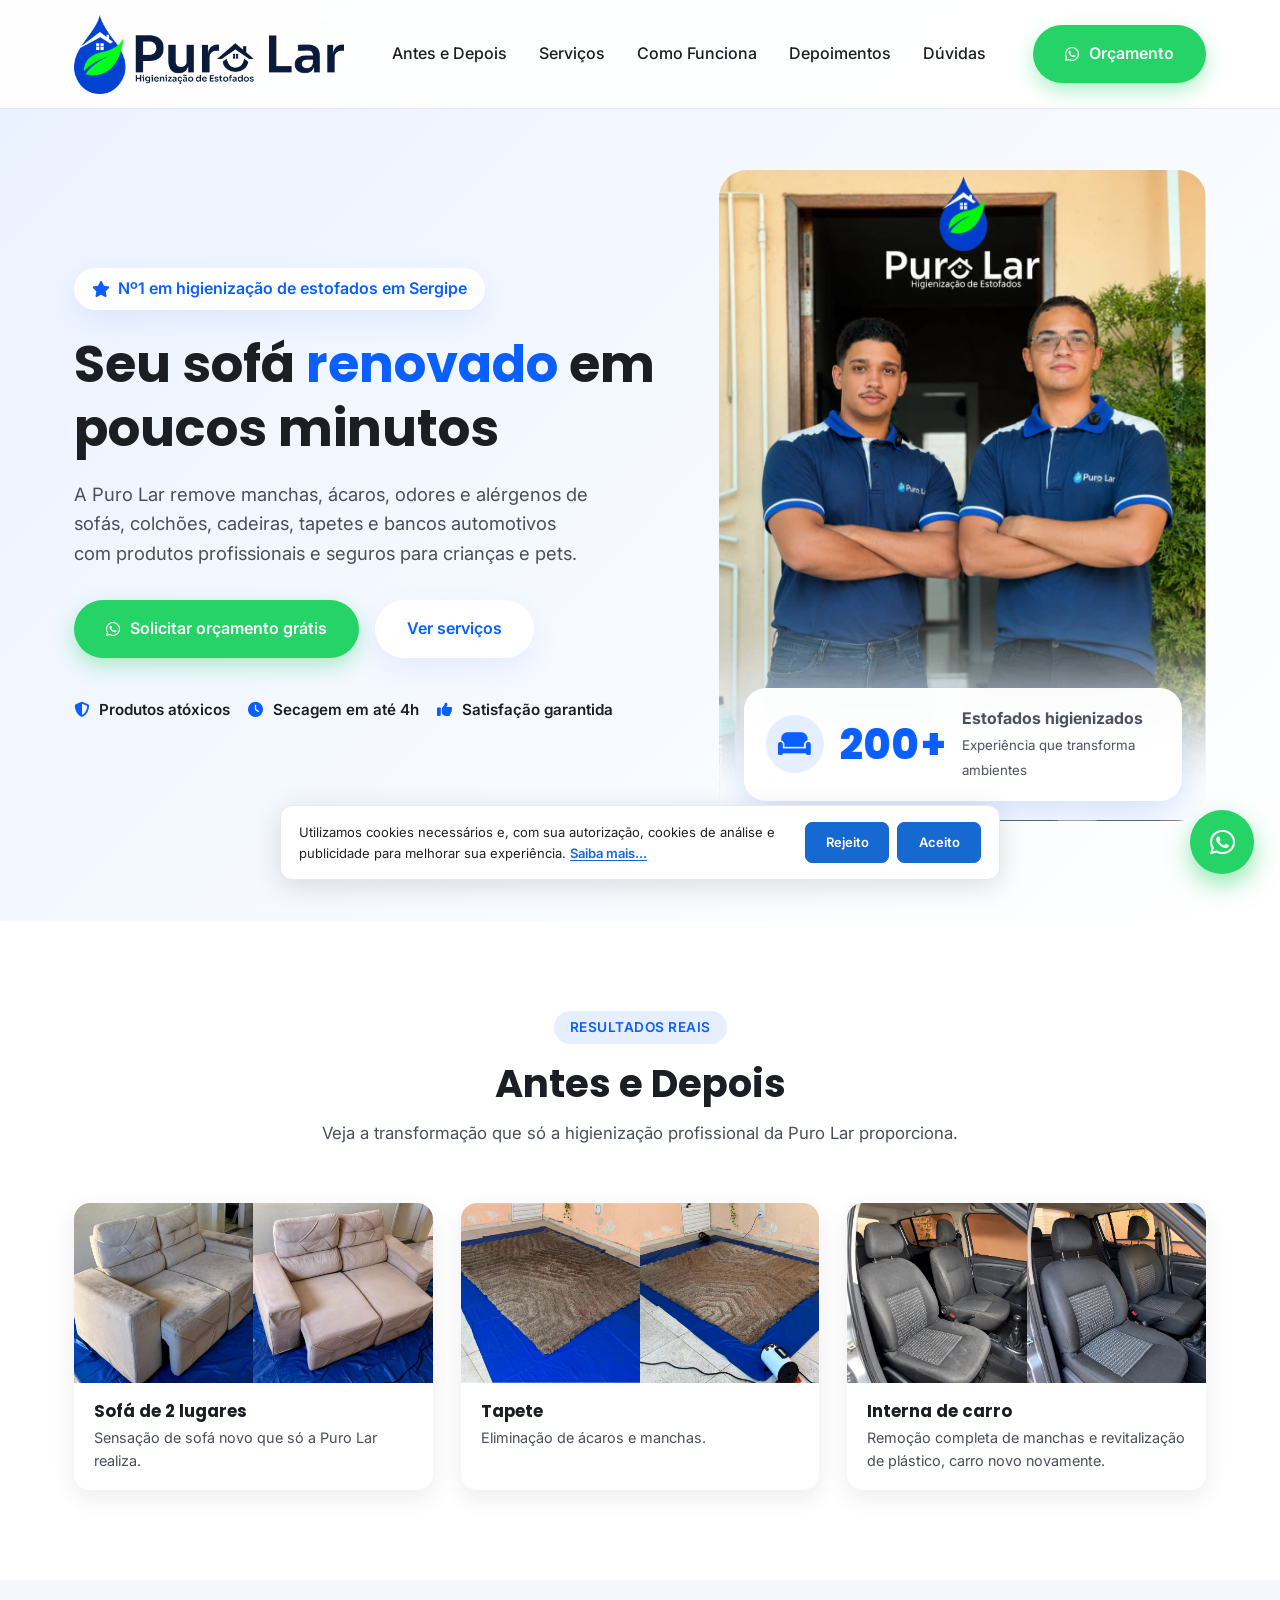
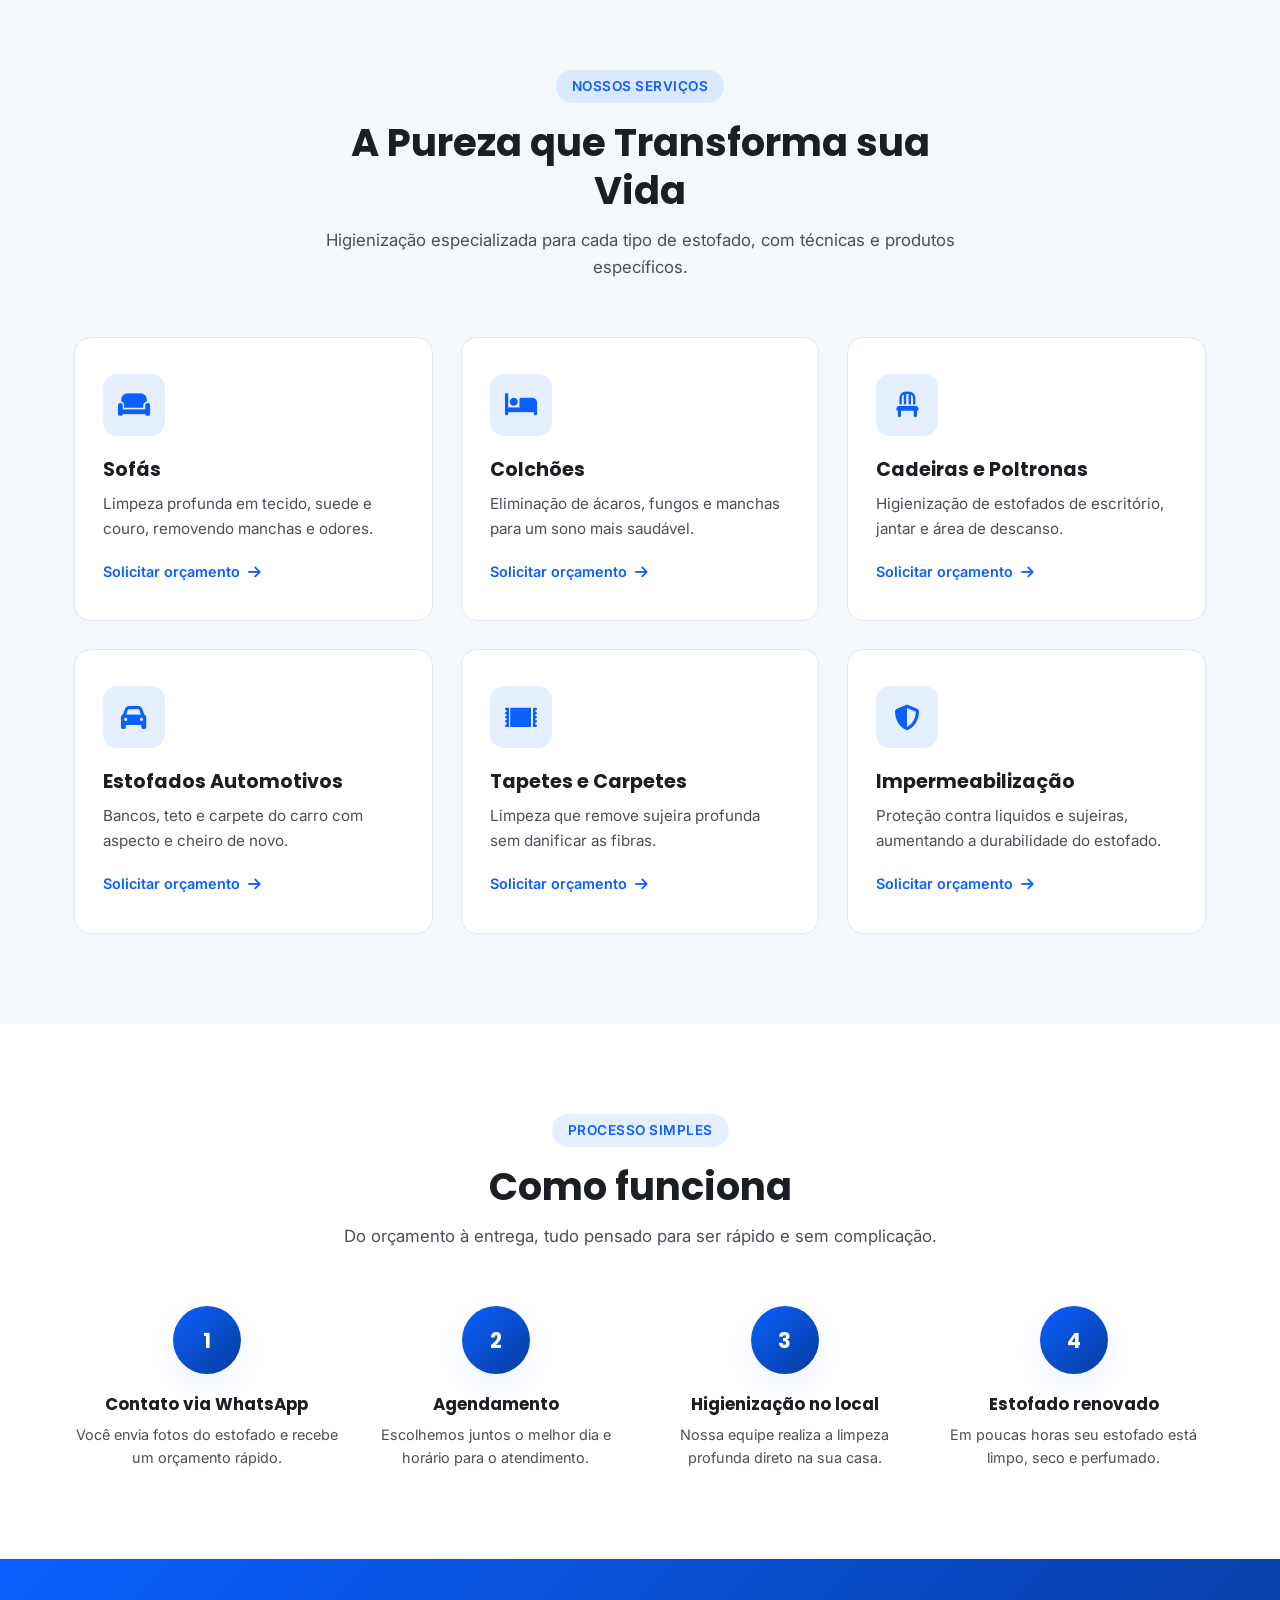
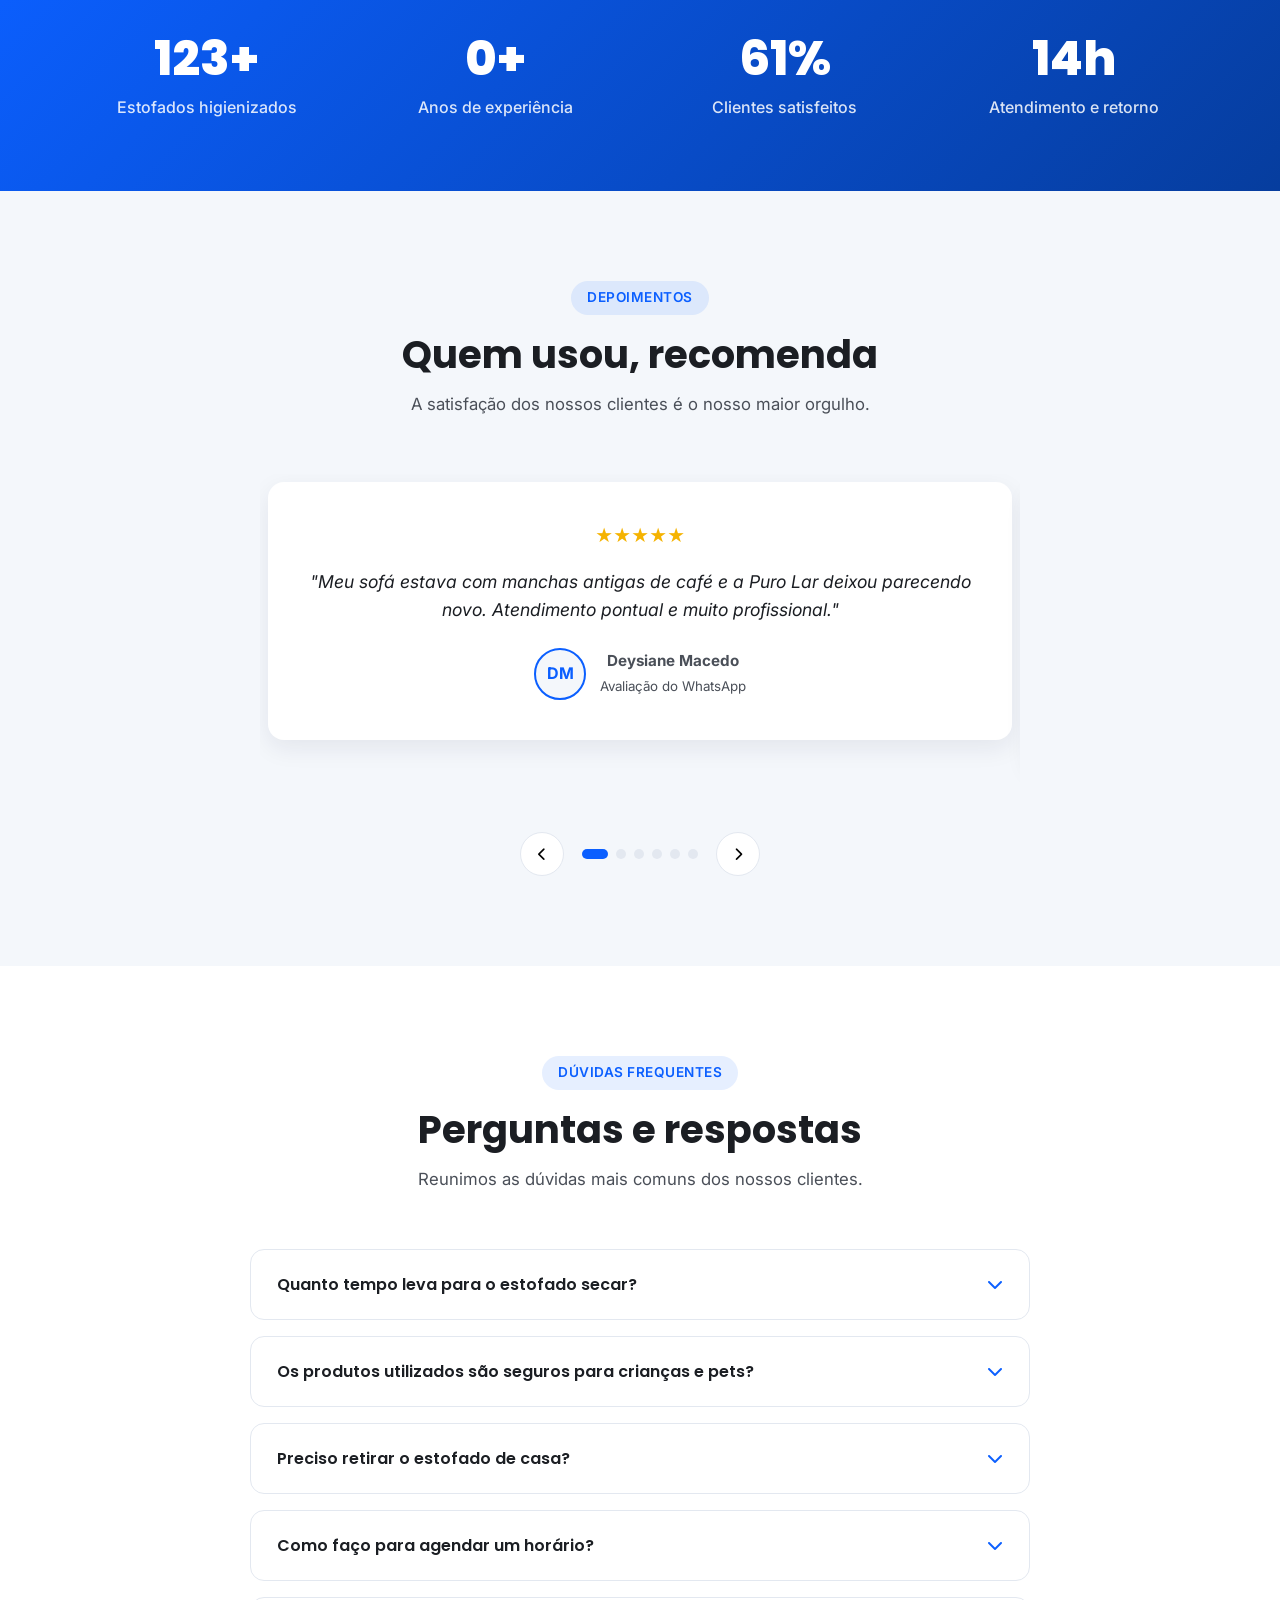
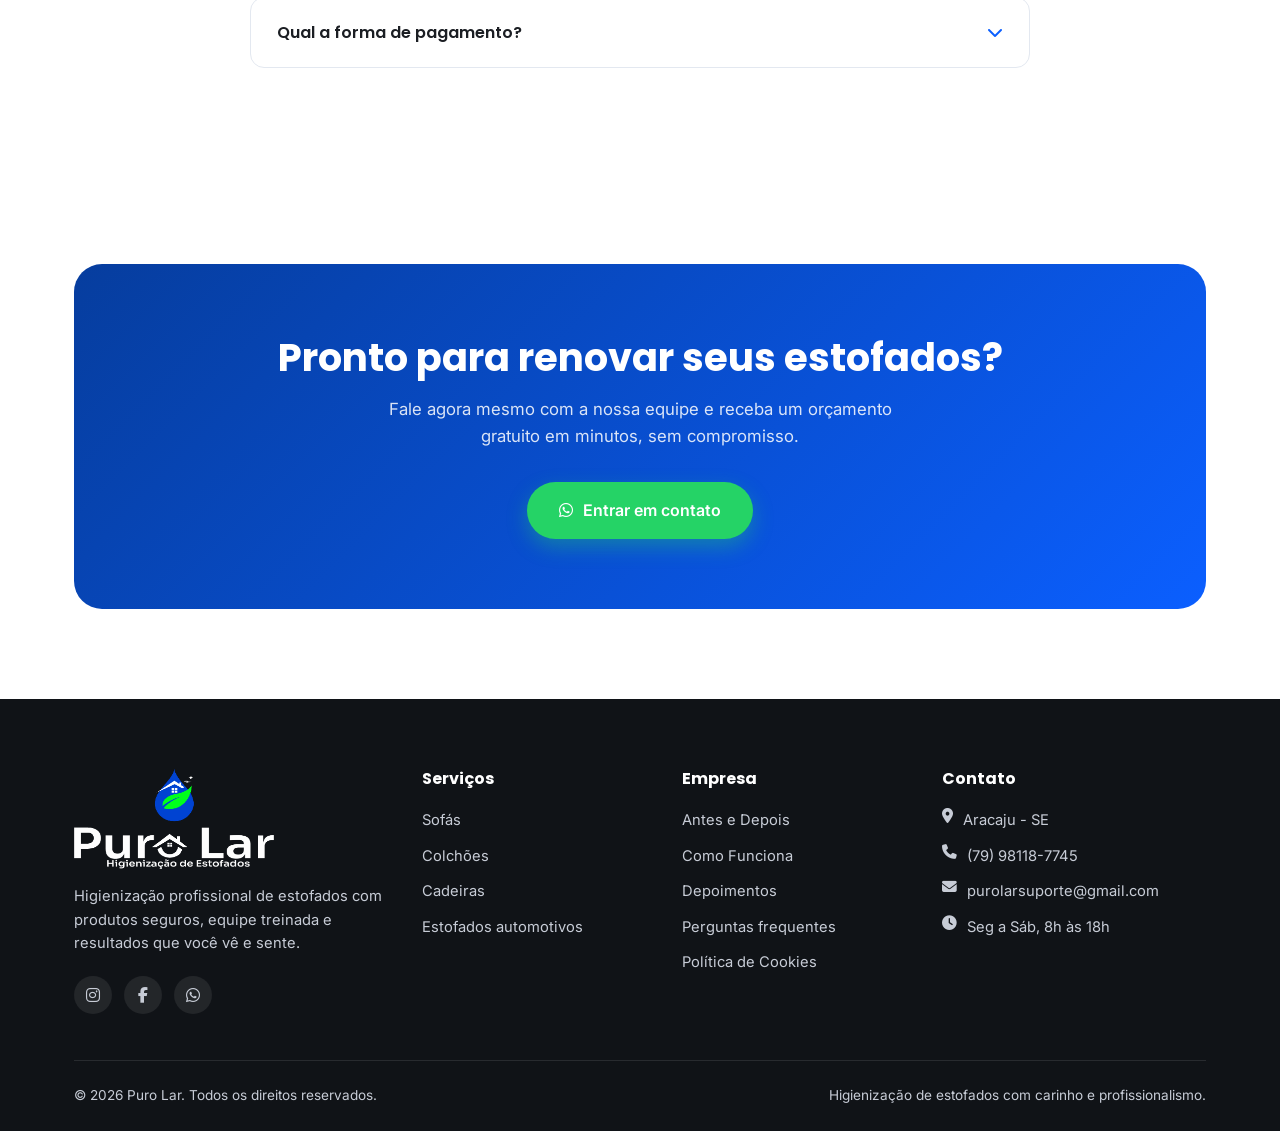
==== commit c9c8af52: "adicao de -Limpeza- no titulo" ====
--- a/index.html
+++ b/index.html
@@ -4,7 +4,7 @@
 <head>
   <meta charset="UTF-8">
   <meta name="viewport" content="width=device-width, initial-scale=1.0">
-  <title>Puro Lar | Higienização de Estofados</title>
+  <title>Puro Lar | Limpeza e Higienização de Estofados</title>
   <meta name="description" content="Puro Lar - Higienização profissional de sofás, colchões, cadeiras e estofados automotivos. Solicite um orçamento pelo WhatsApp!">
 
 
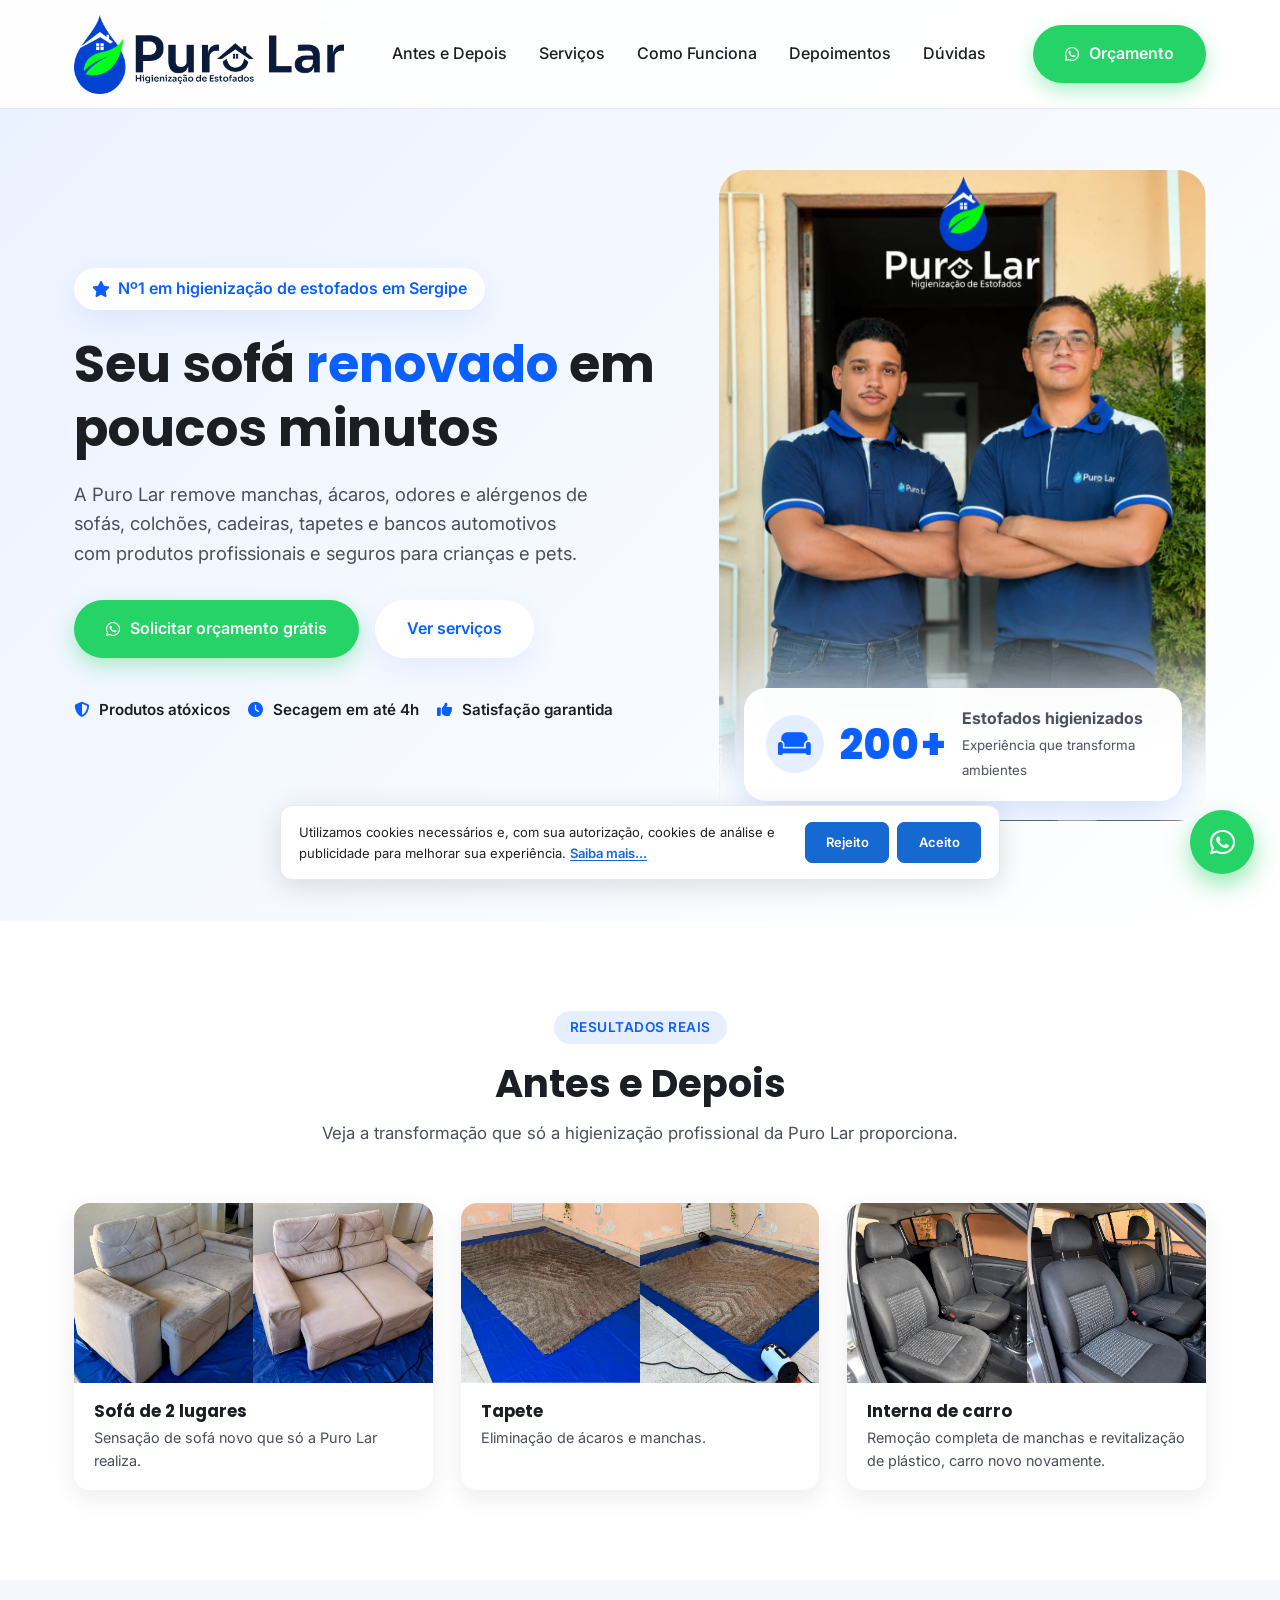
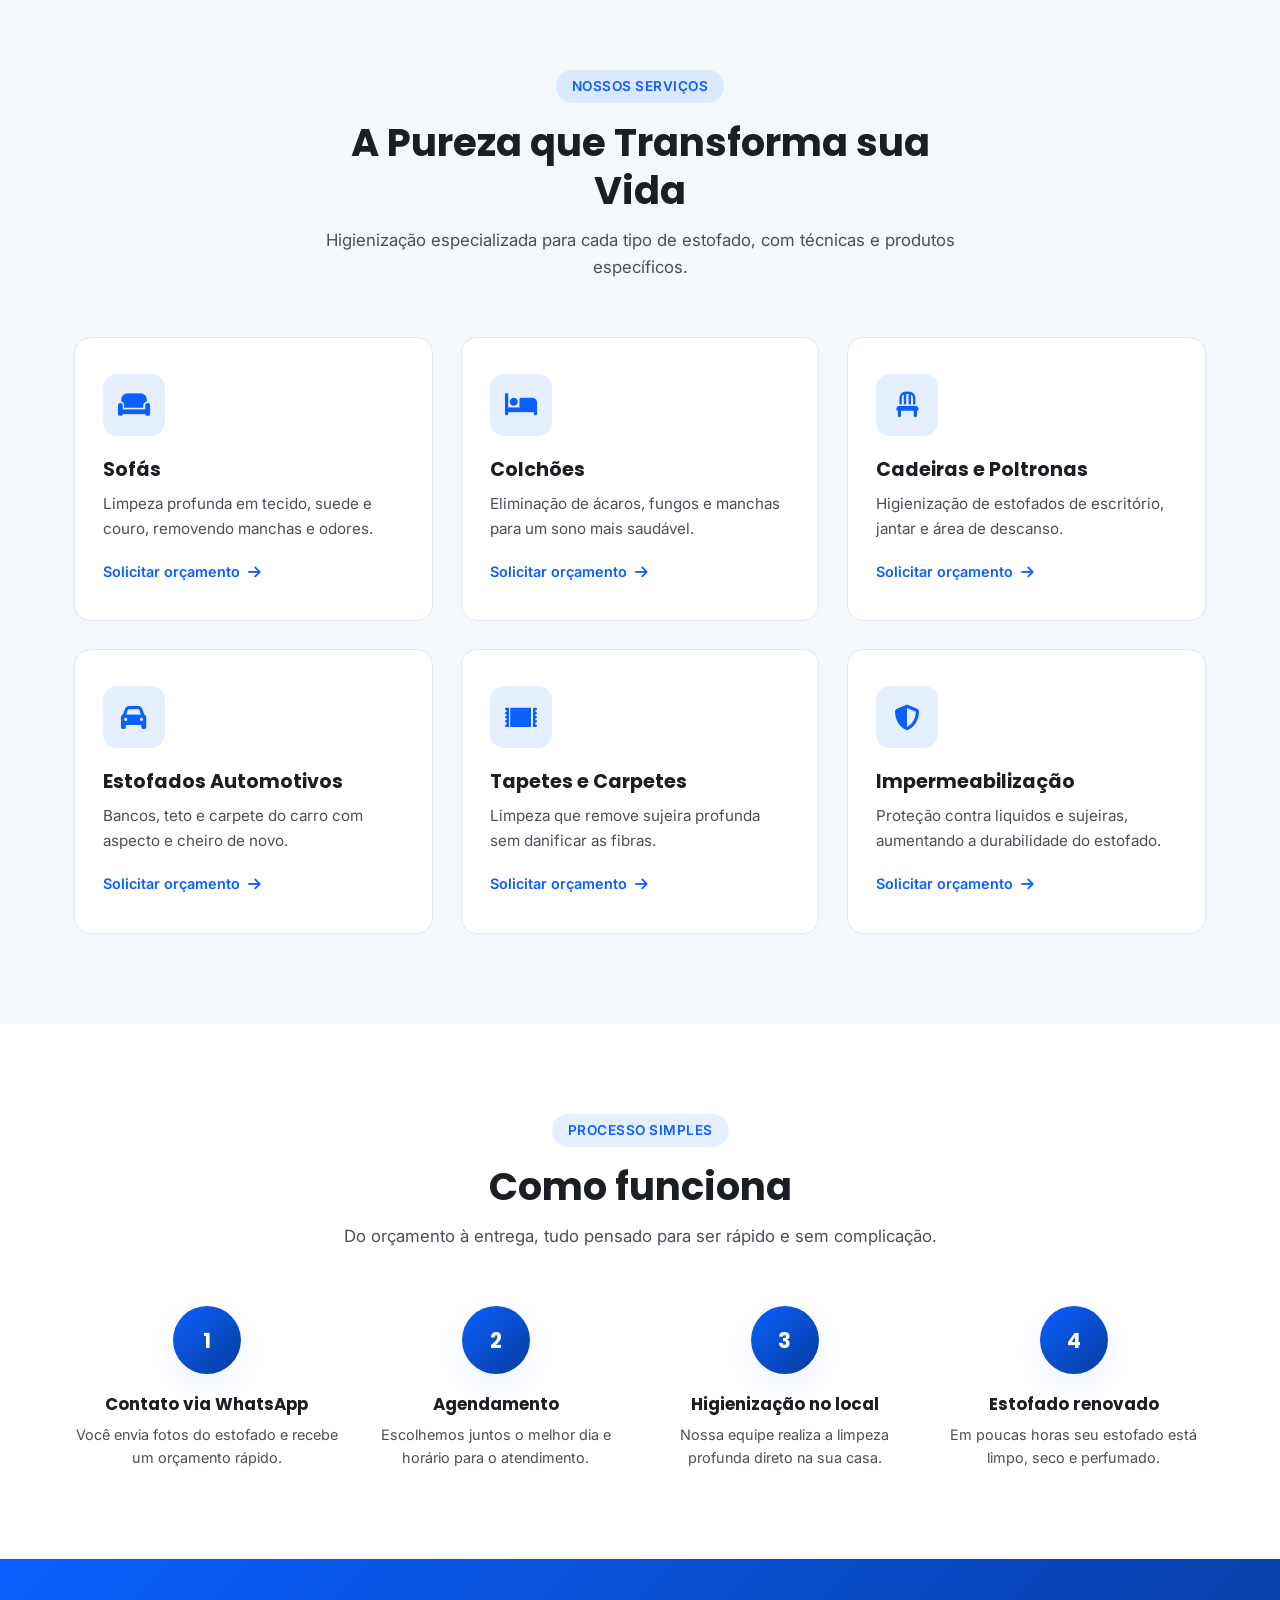
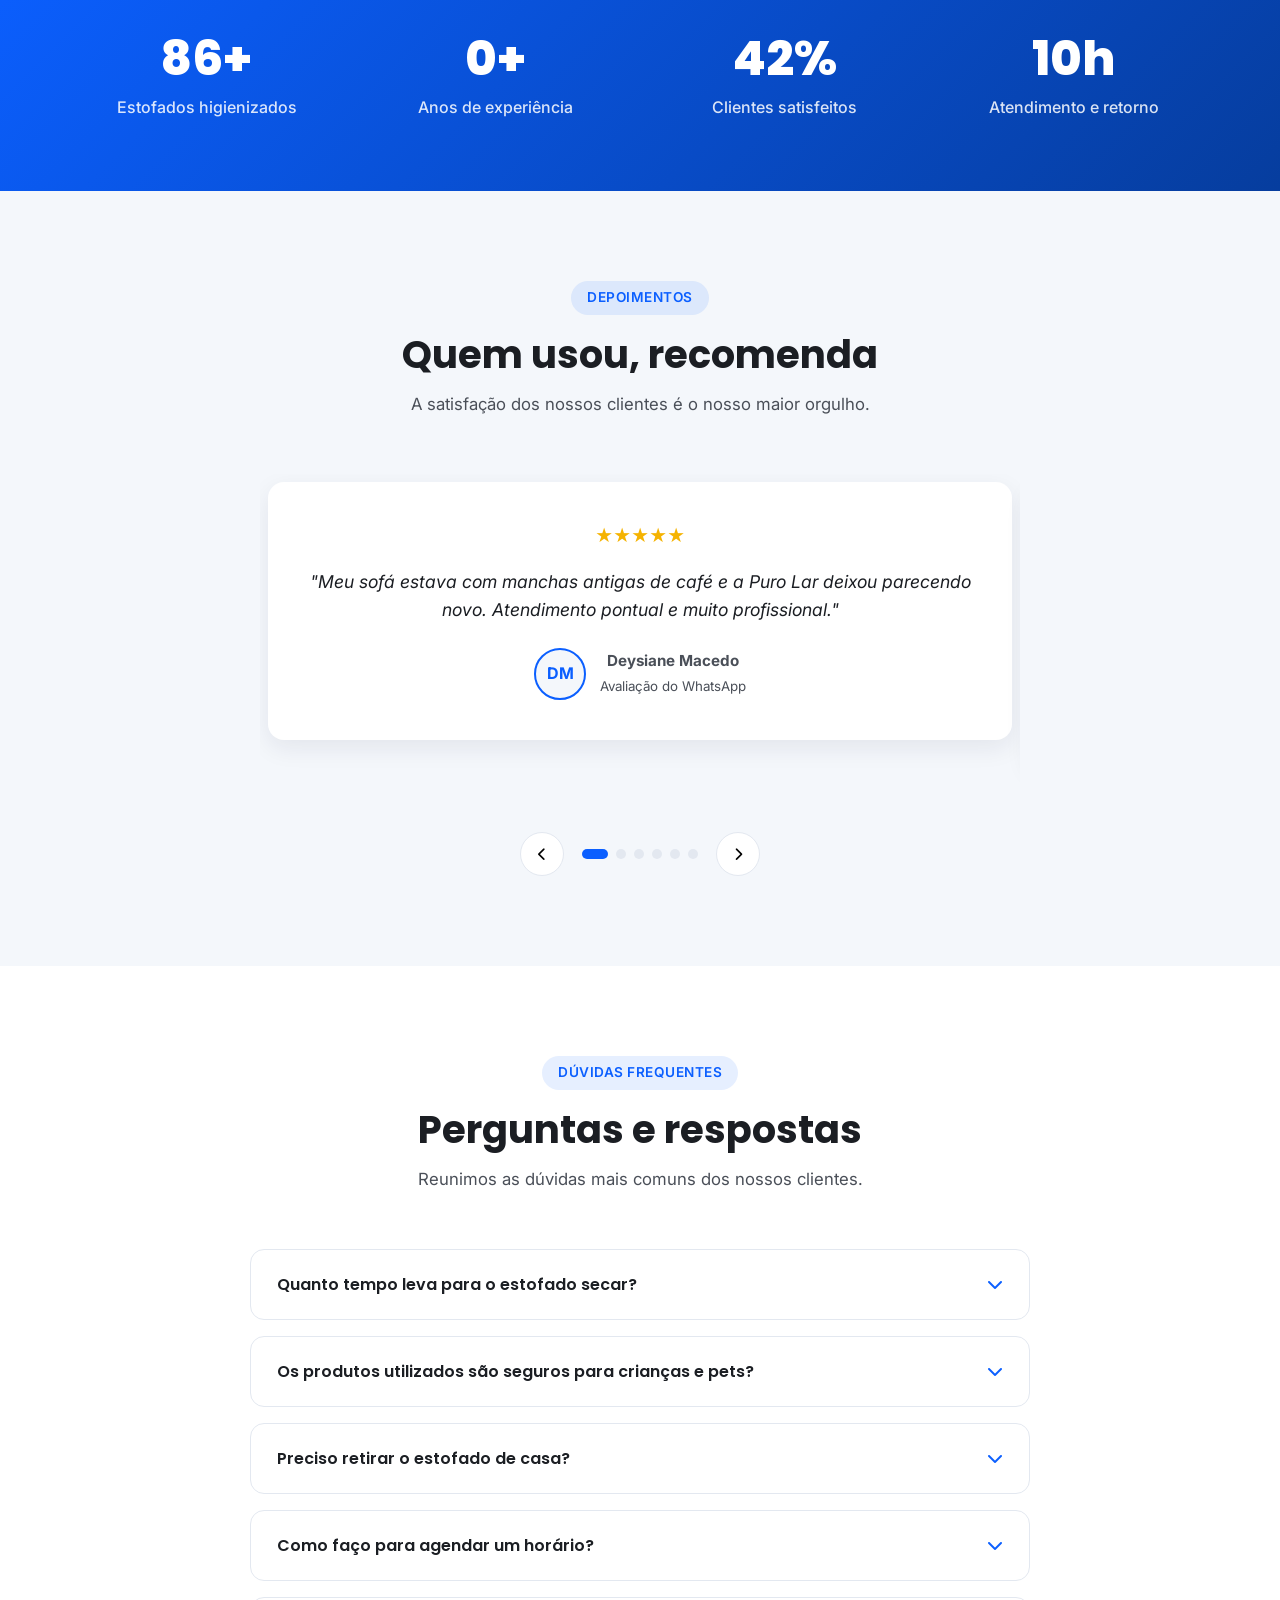
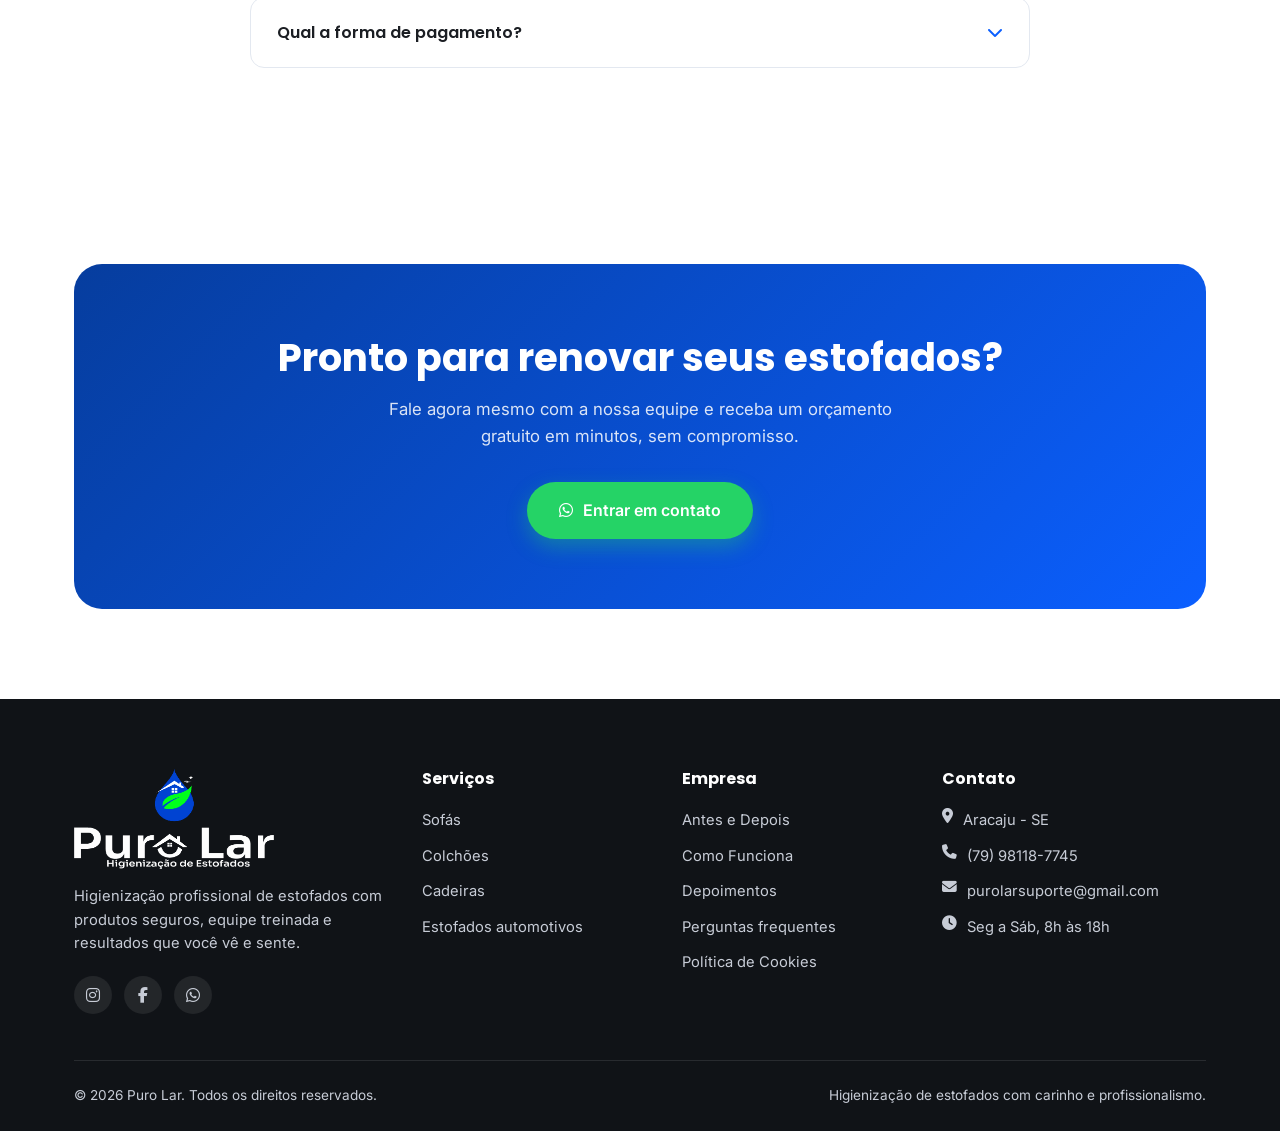
==== commit b3a4e5b2: "atualizacao do favicon" ====
--- a/index.html
+++ b/index.html
@@ -23,12 +23,20 @@
 <meta name="twitter:description" content="Higienização profissional de estofados em Aracaju e região. Peça seu orçamento!">
 <meta name="twitter:image" content="https://purolarhigienizacao.com.br/imagens/compartilhamento.png">
 
+
 <!-- FAVICON DO NAVEGADOR -->
-<link rel="icon" type="image/png" href="https://purolarhigienizacao.com.br/imagens/favicon.png">
-
-<!-- FAVICON PARA O GOOGLE -->
+<link rel="icon" type="image/png" sizes="16x16"
+      href="https://purolarhigienizacao.com.br/imagens/favicon-16x16.png">
+
 <link rel="icon" type="image/png" sizes="48x48"
-      href="https://www.purolarhigienizacao.com.br/imagens/favicon-48.png">
+      href="https://purolarhigienizacao.com.br/imagens/favicon-48x48.png">
+
+<link rel="icon" type="image/png" sizes="96x96"
+      href="https://purolarhigienizacao.com.br/imagens/favicon-96x96.png">
+
+<!-- ÍCONE PARA DISPOSITIVOS APPLE -->
+<link rel="apple-touch-icon" sizes="180x180"
+      href="https://purolarhigienizacao.com.br/imagens/apple-touch-icon.png">
 
   <!-- ============================================================
        GOOGLE FONTS
